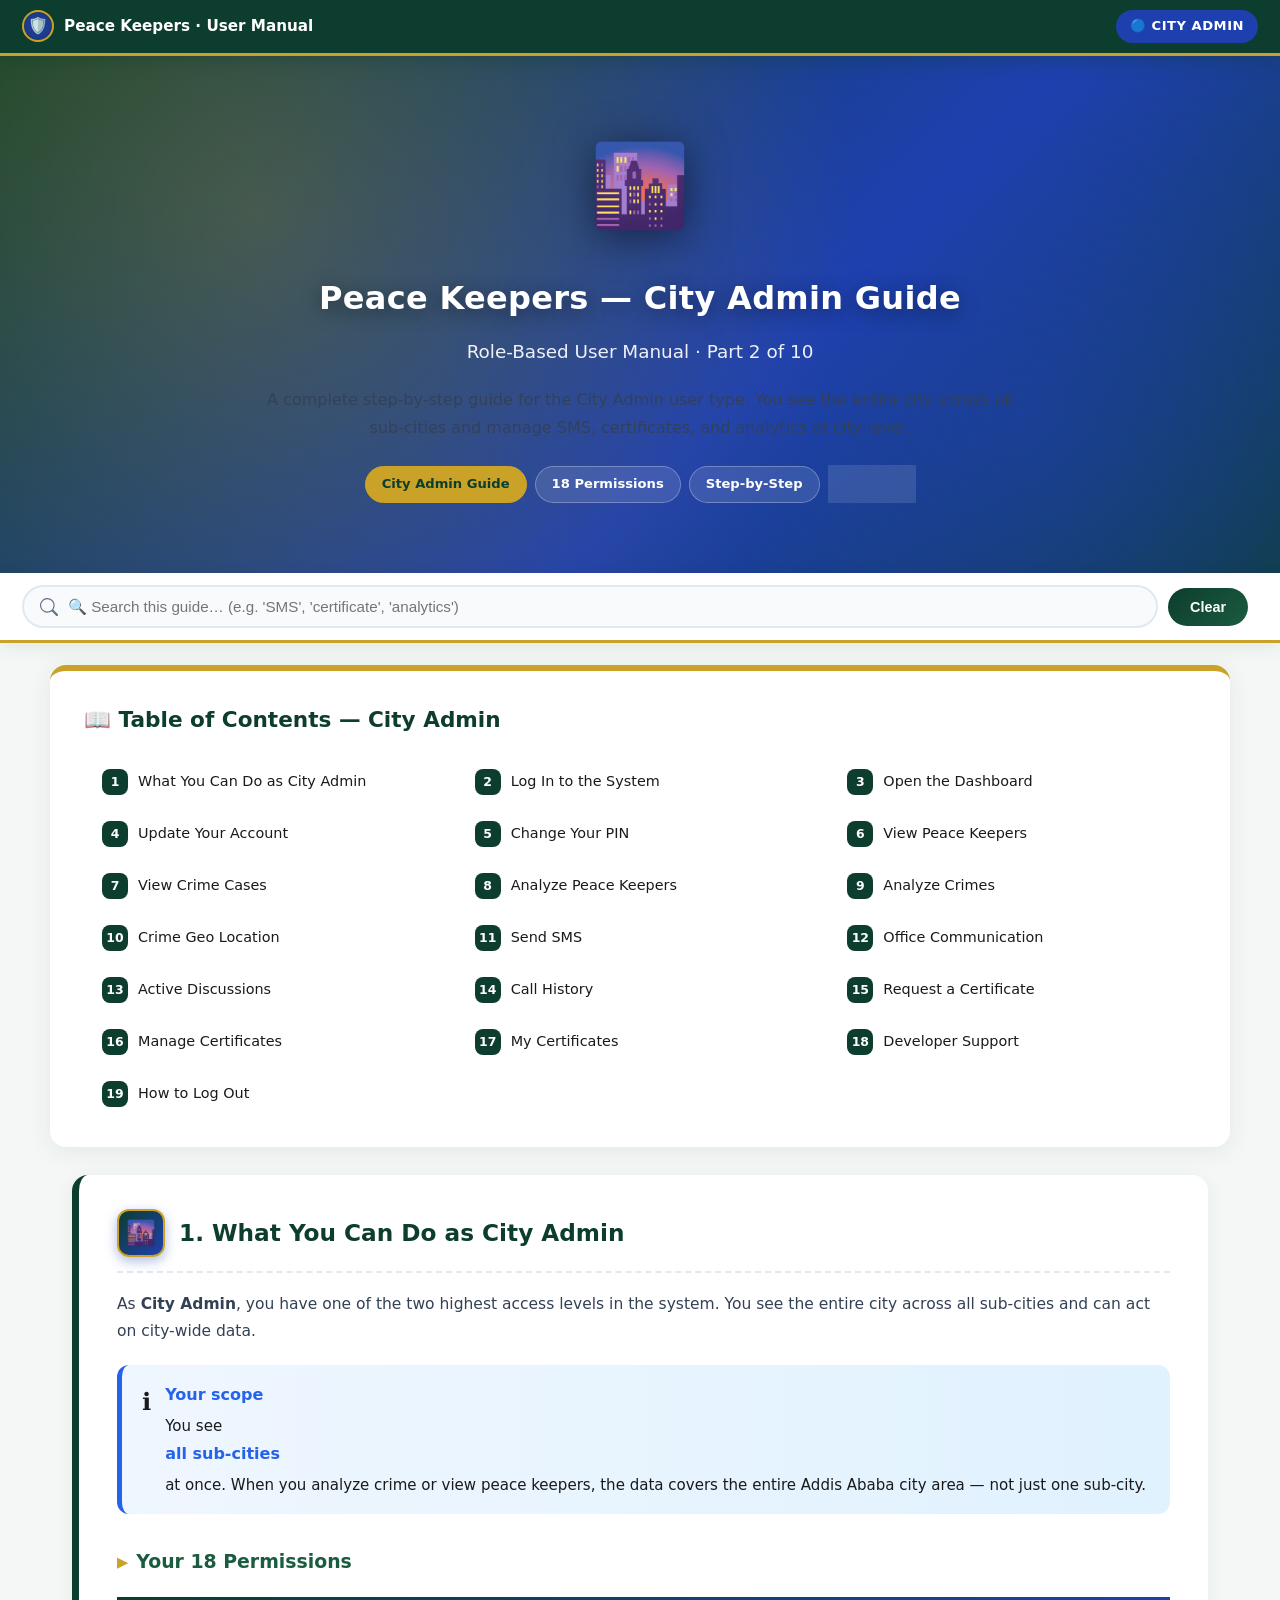
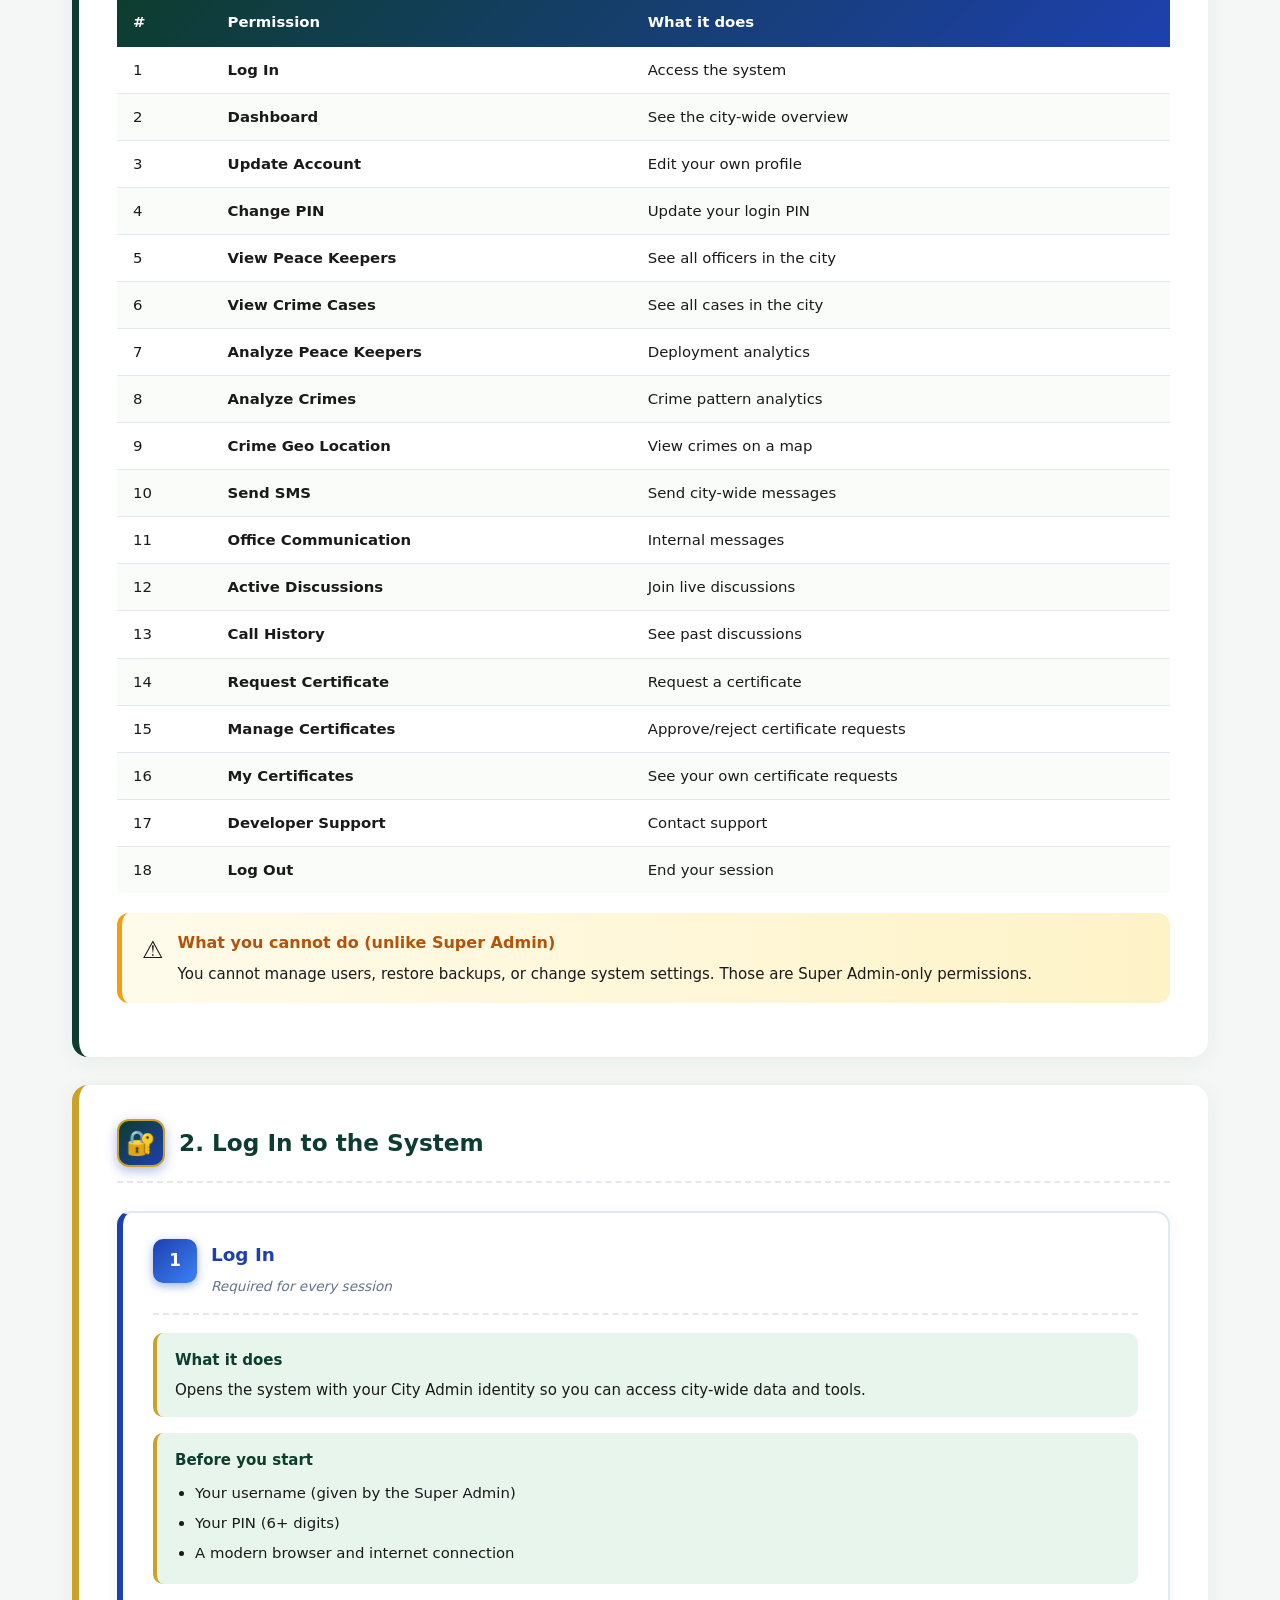
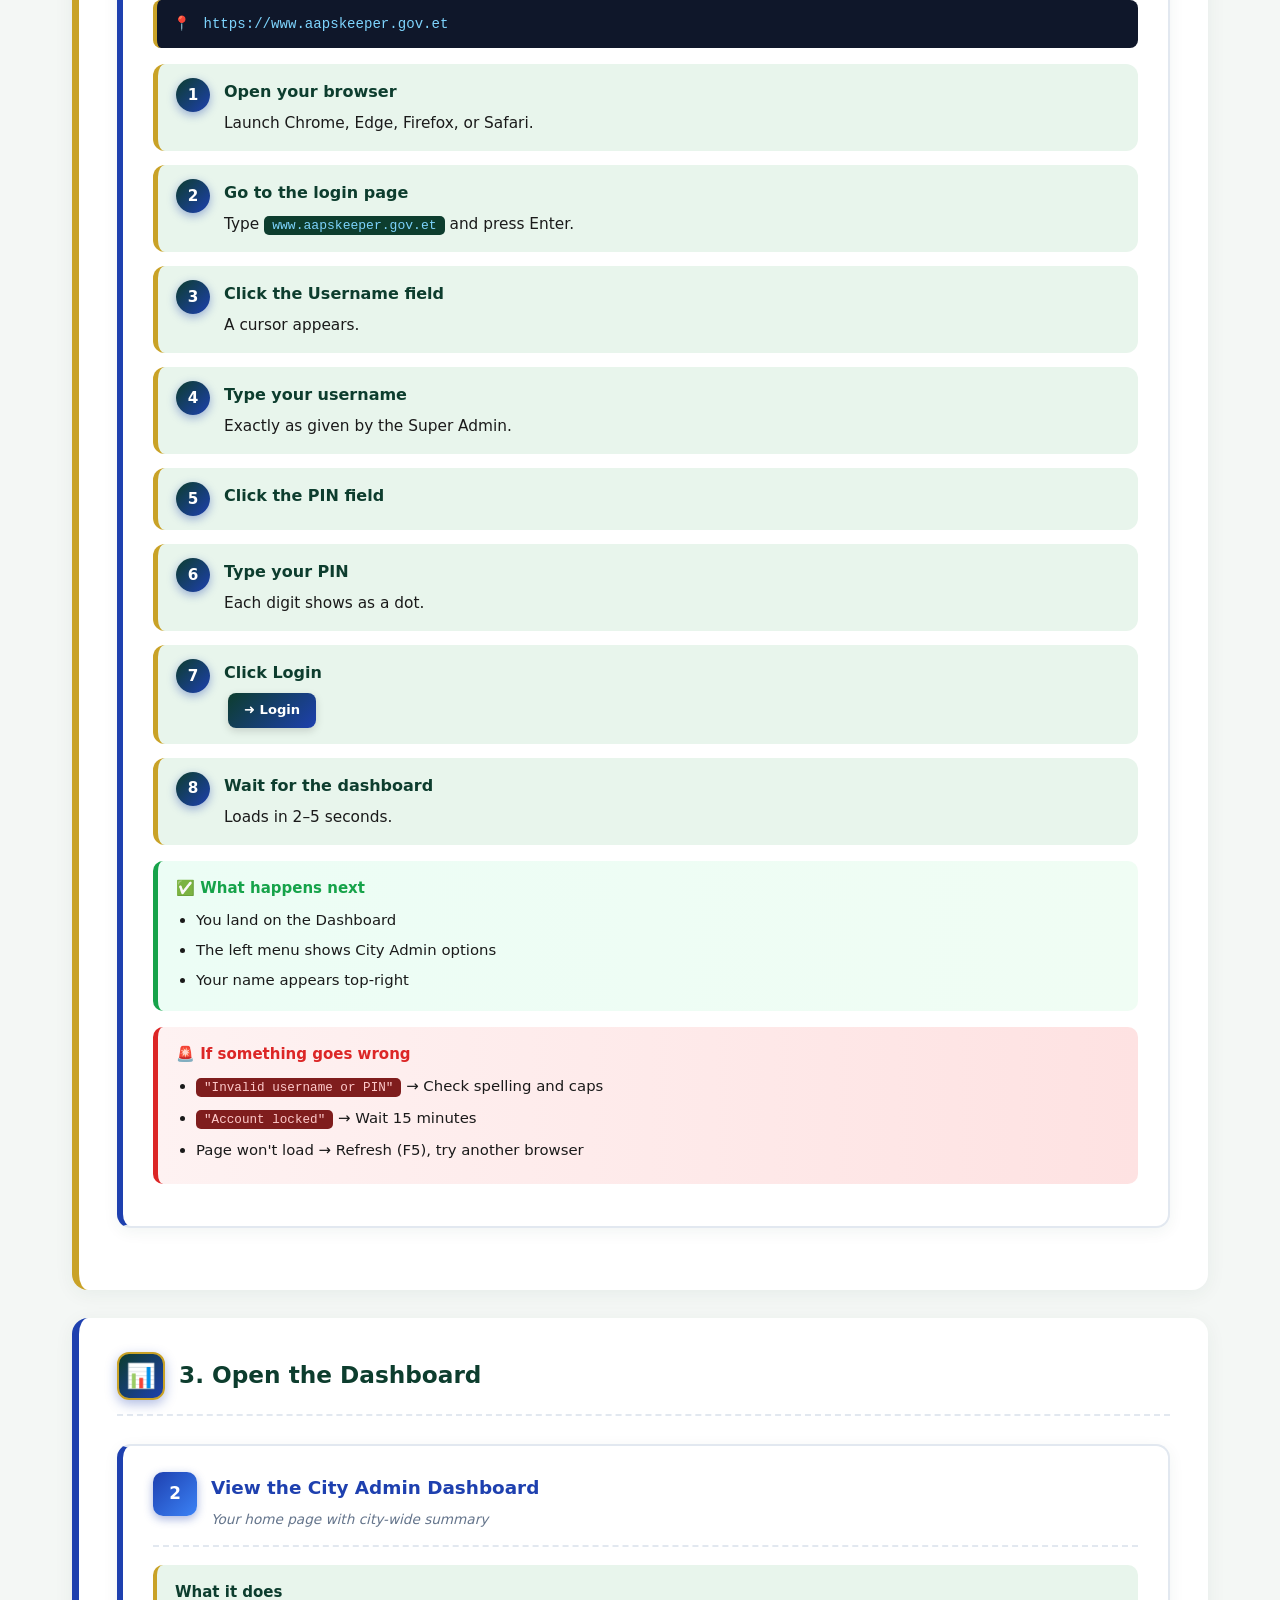
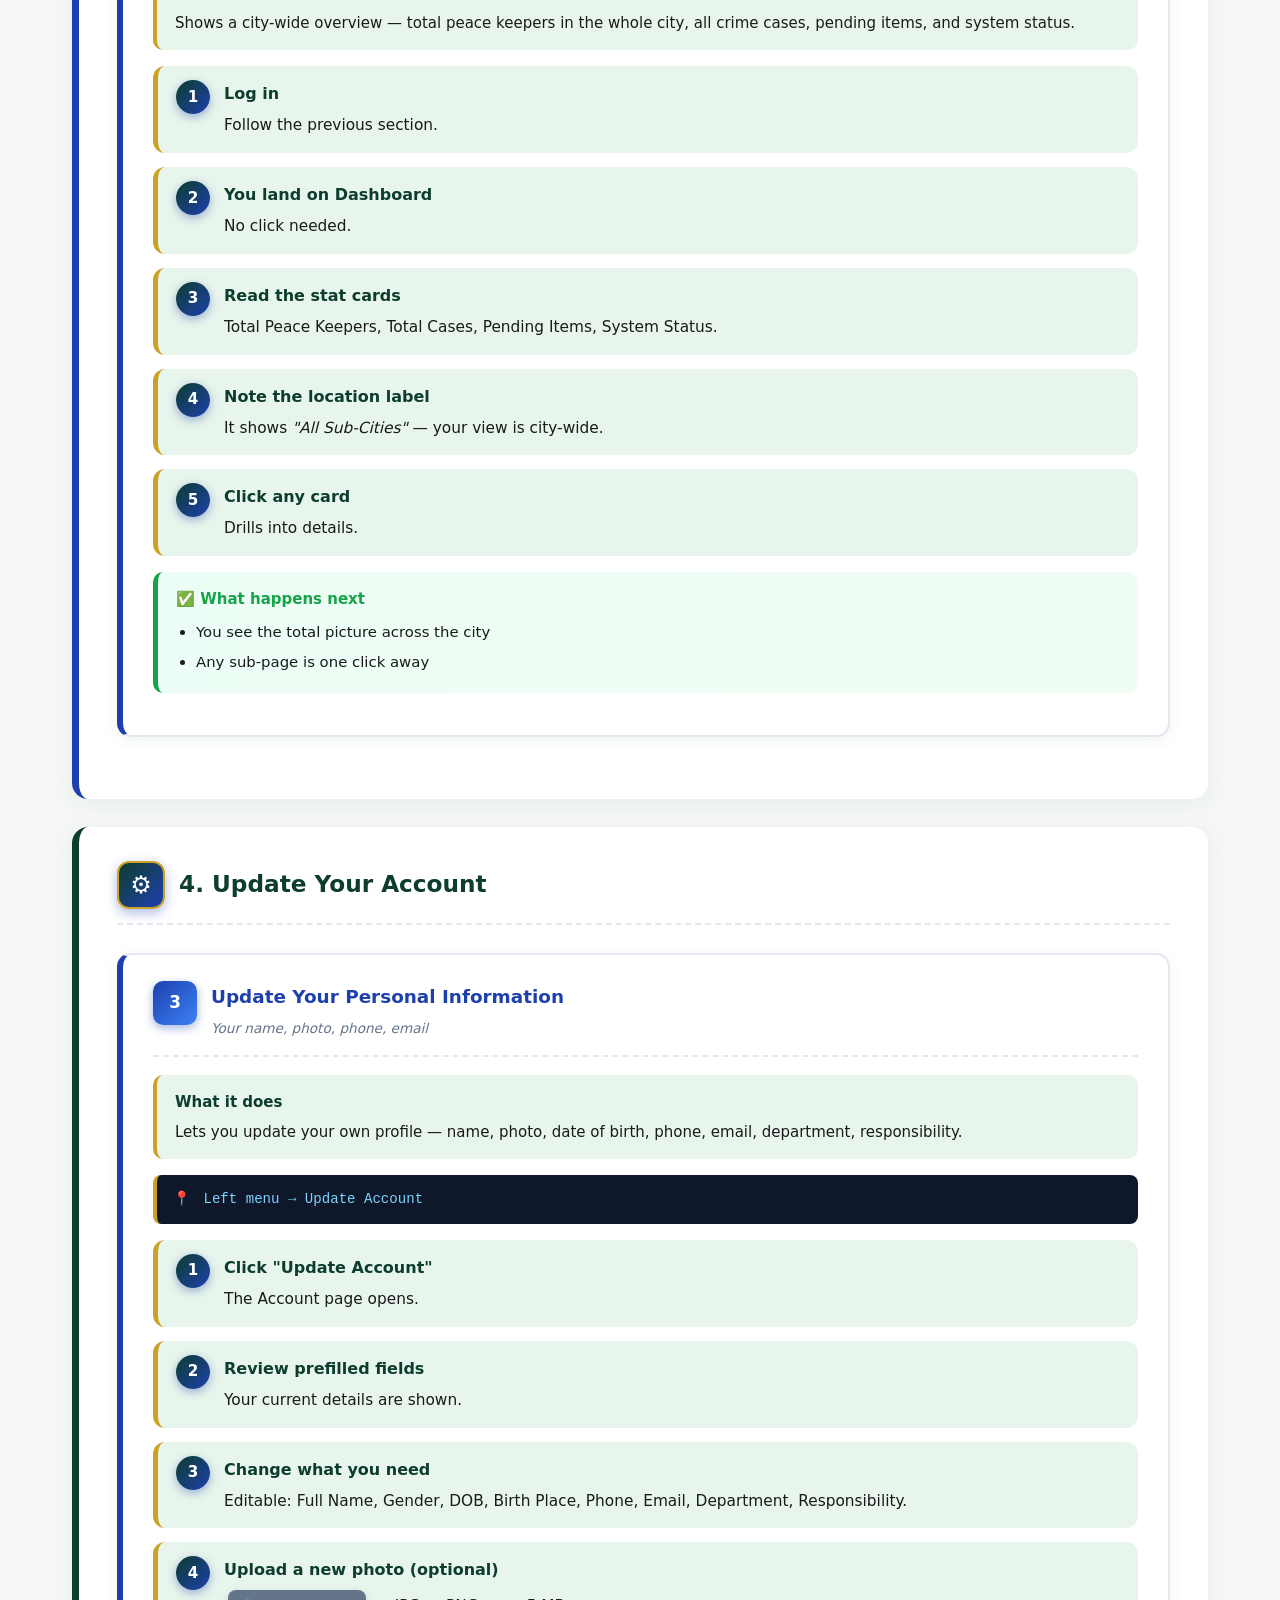
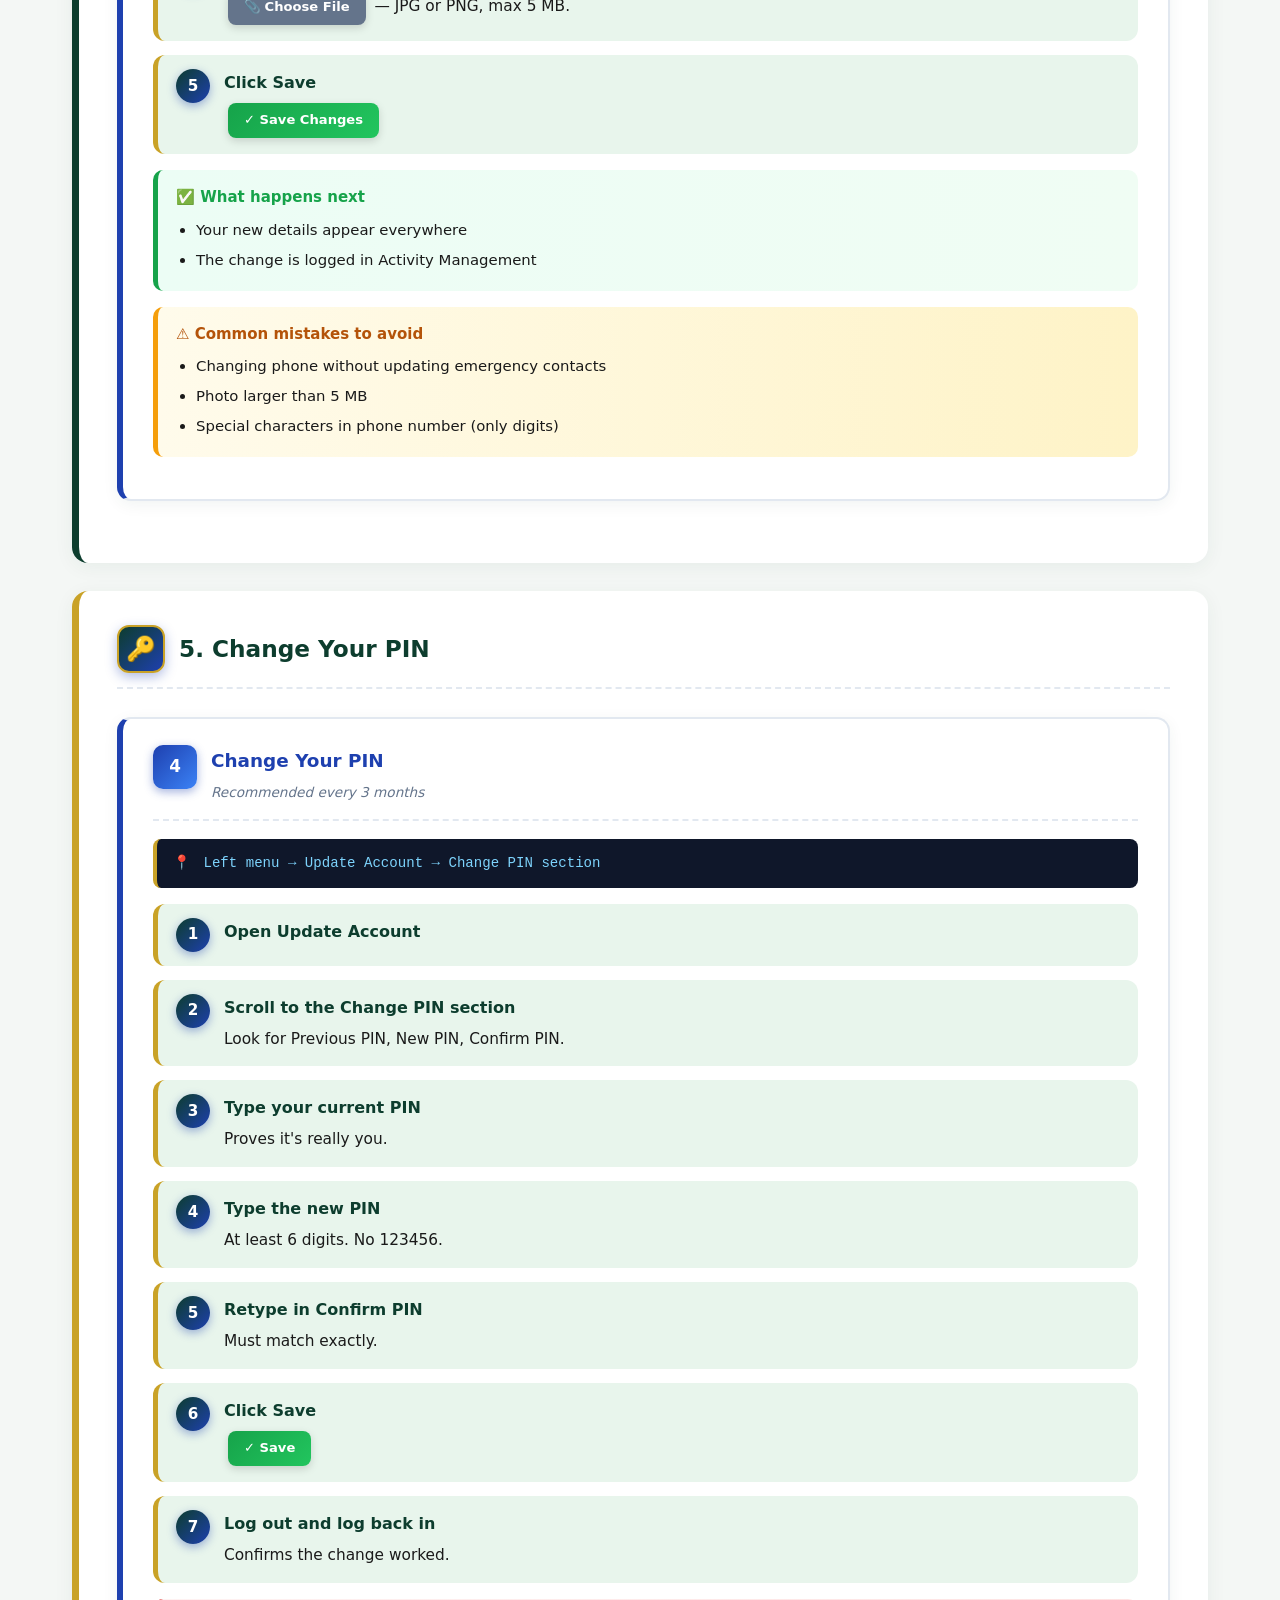
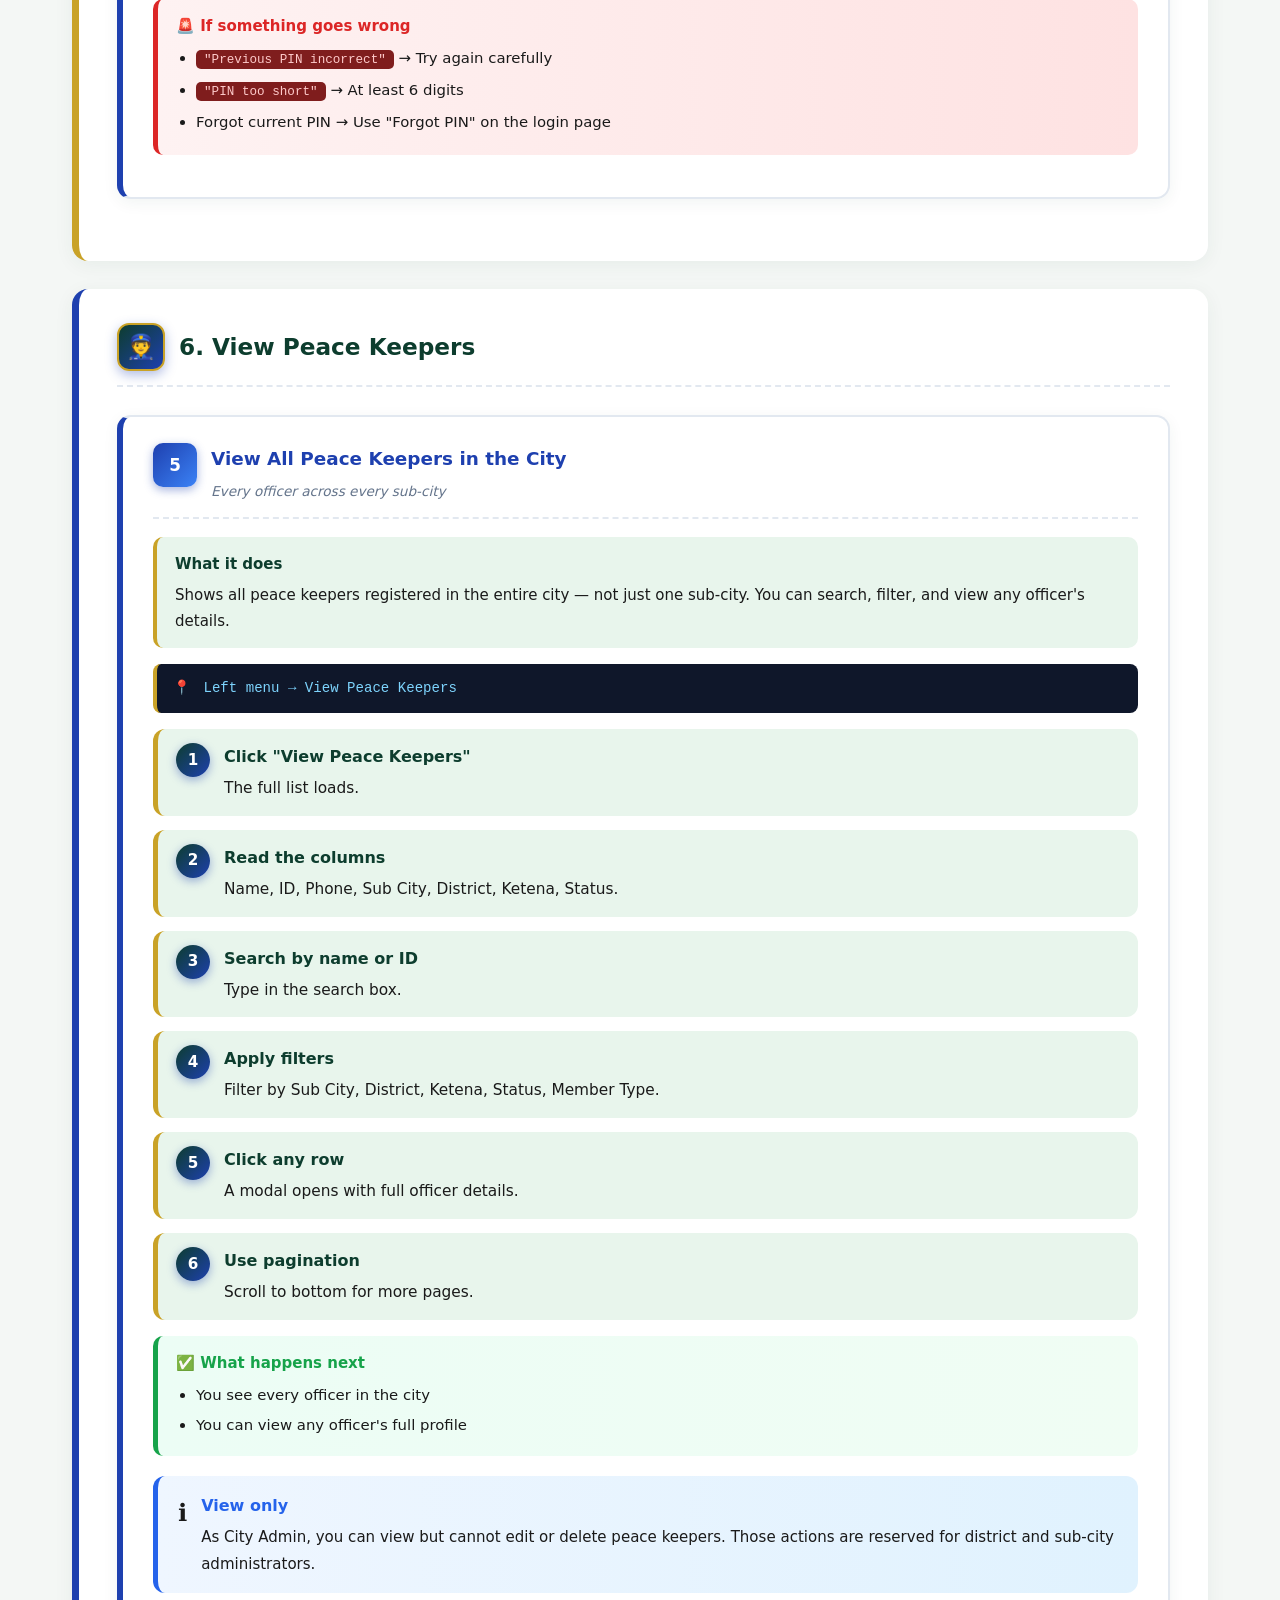
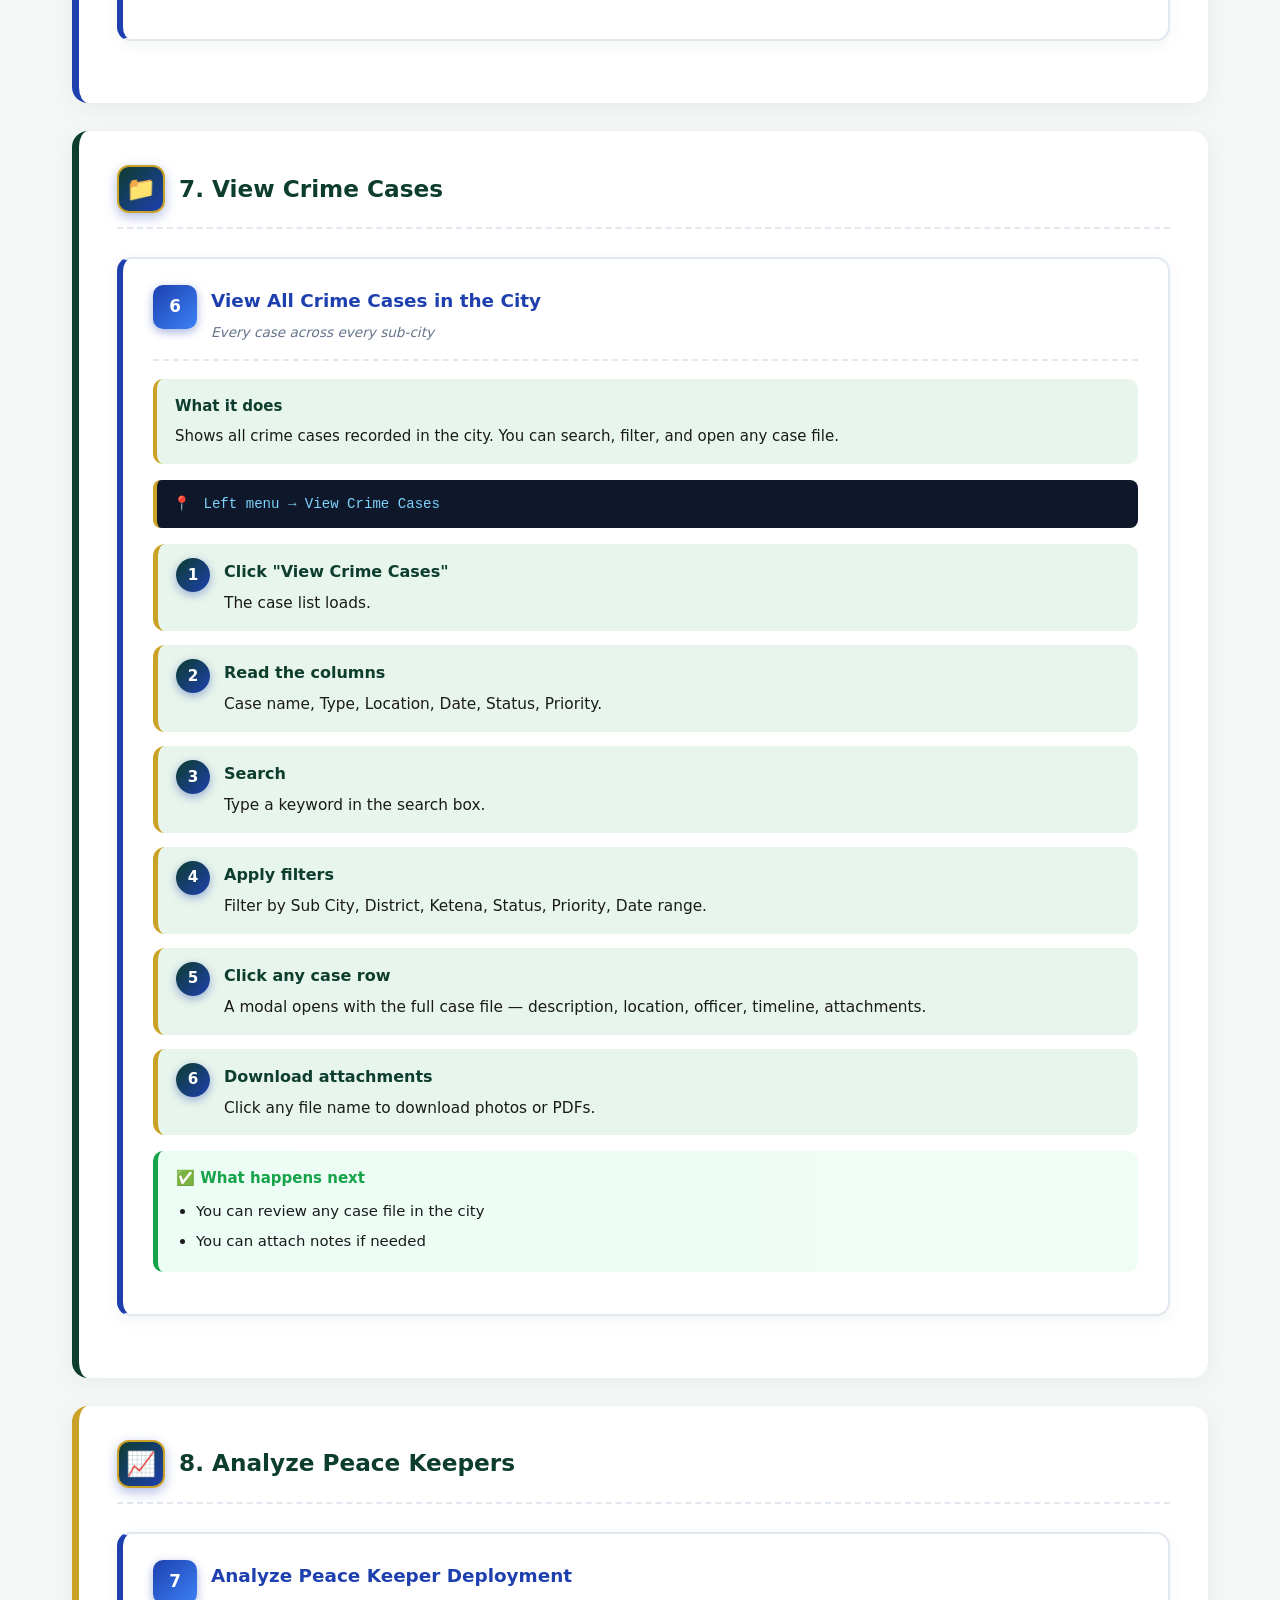
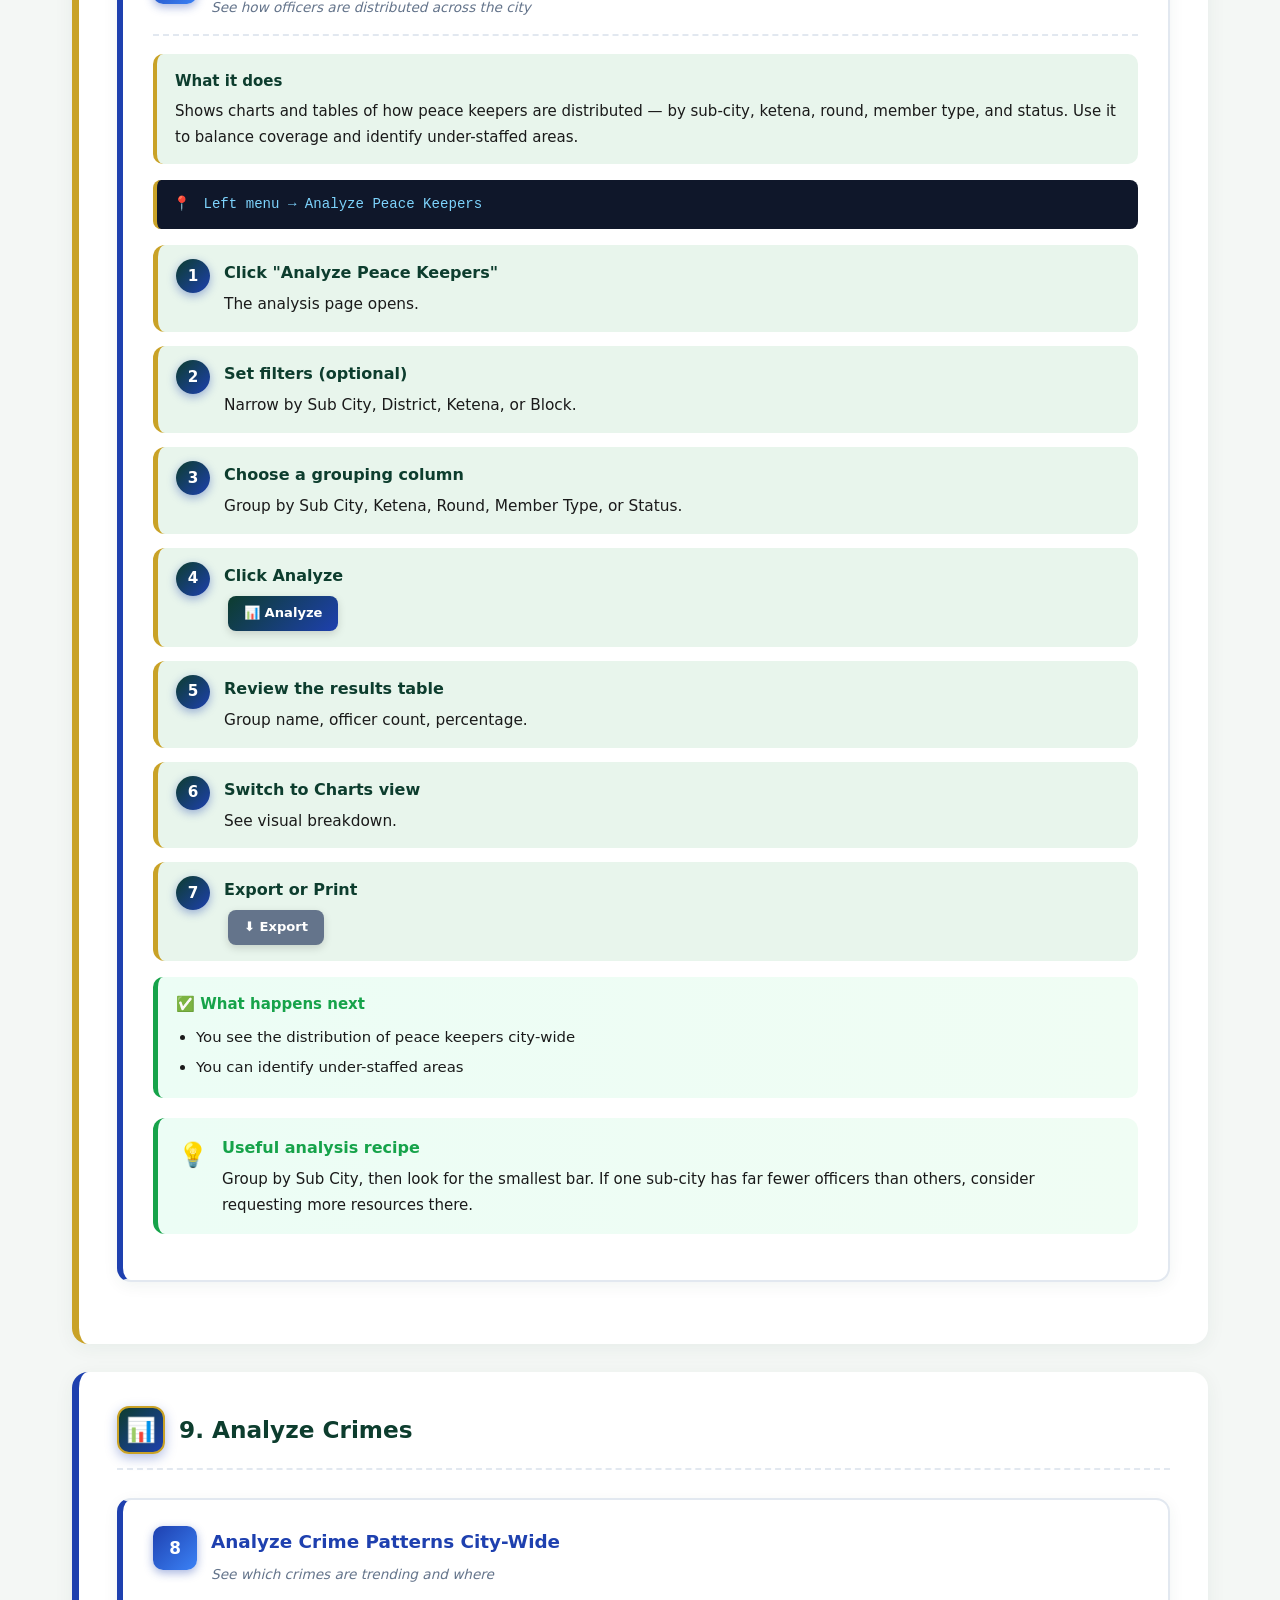
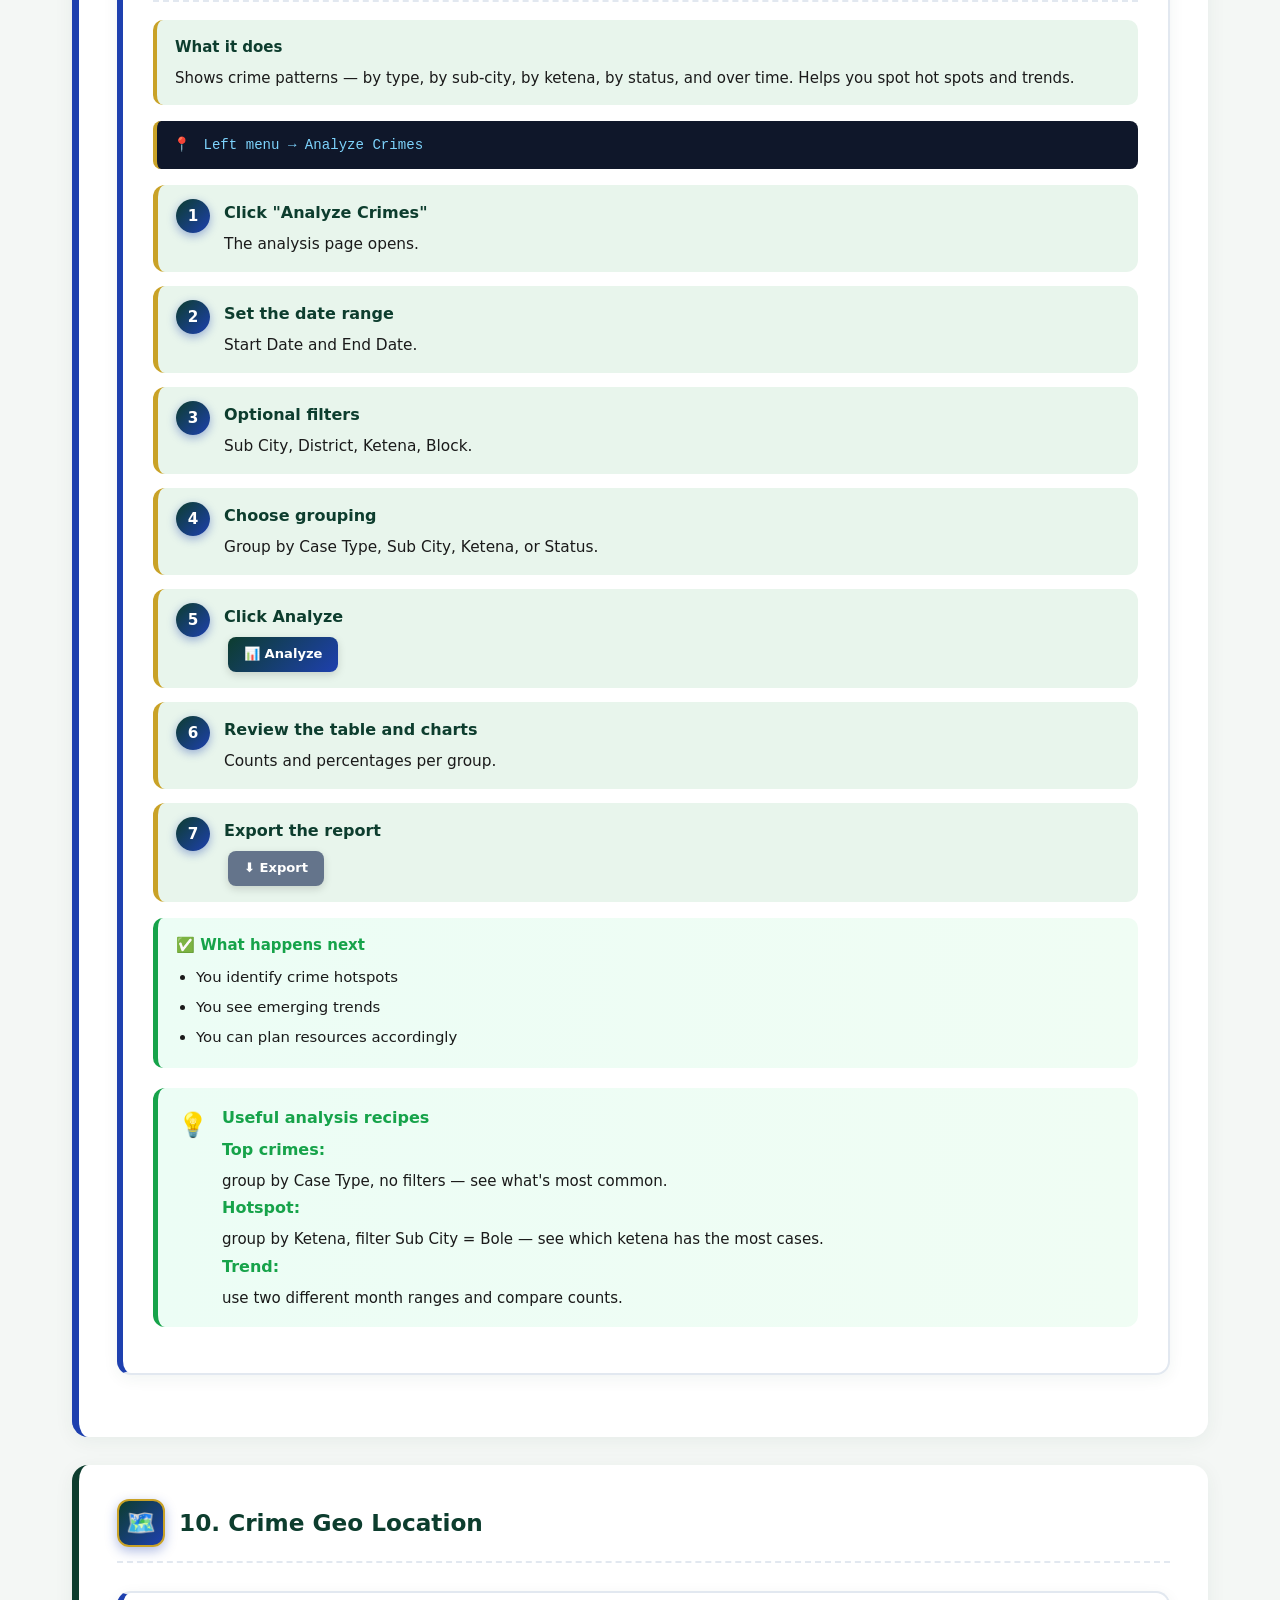
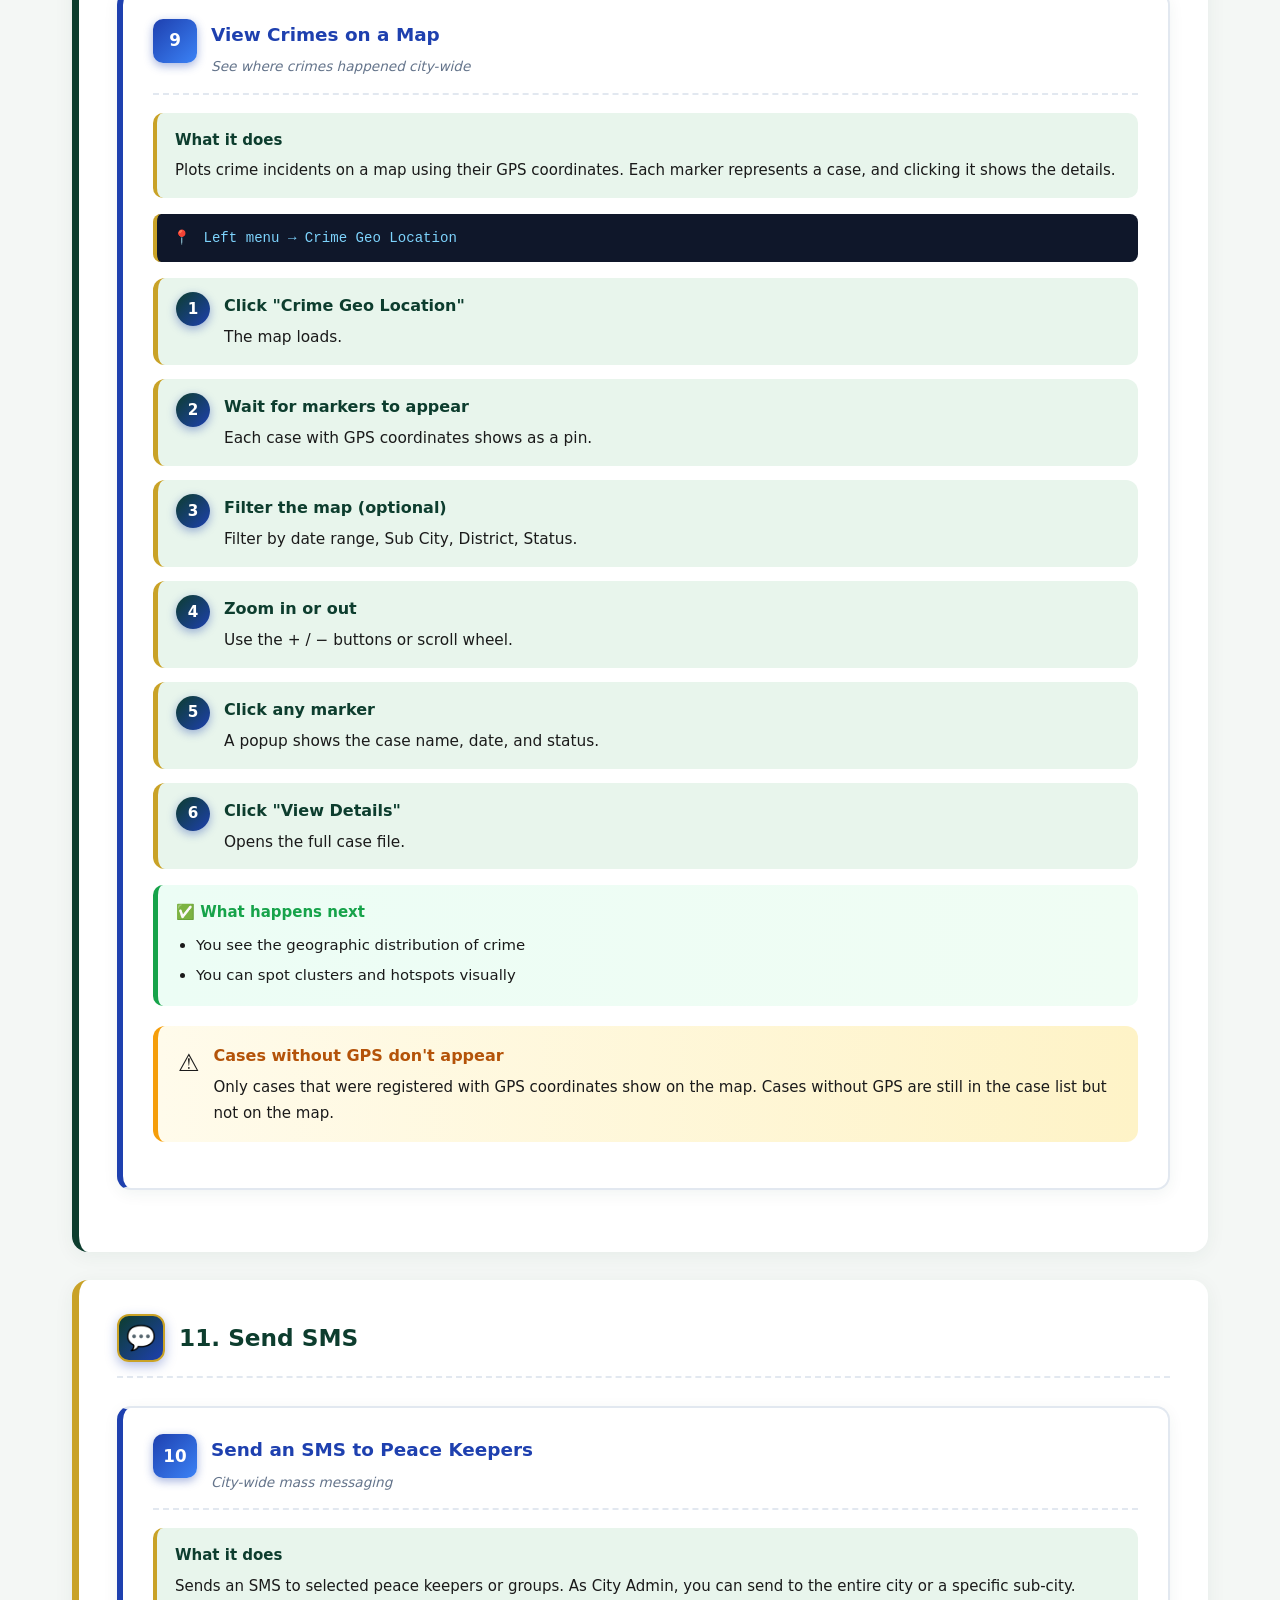
==== city-admin-guide.html @ d6dc5f74 "Create city-admin-guide.html" ====
<!DOCTYPE html>
<html lang="en">
<head>
<meta charset="UTF-8">
<meta name="viewport" content="width=device-width, initial-scale=1.0">
<title>Peace Keepers — City Admin Guide</title>
<style>
  :root{
    --brand-dark:#0d3d2e;
    --brand-green:#1a5c3f;
    --brand-light:#e8f5ec;
    --brand-gold:#c9a227;
    --brand-gold-2:#e0b83a;
    --card:#ffffff;
    --text:#1a1a1a;
    --muted:#64748b;
    --border:#e2e8f0;
    --bg:#f4f7f5;
    --error:#dc2626;
    --success:#16a34a;
    --info:#2563eb;
    --warn:#f59e0b;
    --purple:#7c3aed;
    --city:#1e40af;
  }
  *{box-sizing:border-box;margin:0;padding:0}
  html{scroll-behavior:smooth}
  body{
    font-family:'Segoe UI','Inter',system-ui,sans-serif;
    background:var(--bg); color:var(--text);
    line-height:1.75; font-size:15px;
  }

  /* ============ TOP BAR ============ */
  .top-bar{
    position:sticky; top:0; z-index:300;
    background:var(--brand-dark); color:#fff;
    padding:10px 22px; display:flex; justify-content:space-between;
    align-items:center; flex-wrap:wrap; gap:10px;
    box-shadow:0 4px 18px rgba(13,61,46,.35);
    border-bottom:3px solid var(--brand-gold);
  }
  .top-bar .brand{
    display:flex; align-items:center; gap:10px;
    font-weight:800; font-size:.95rem;
  }
  .top-bar .brand .seal{
    width:32px; height:32px; border-radius:50%;
    background:radial-gradient(circle,#1e40af 0%,#1e3a8a 60%,#0d3d2e 100%);
    display:flex; align-items:center; justify-content:center;
    font-size:1rem; border:2px solid var(--brand-gold);
  }
  .top-bar .role-badge{
    background:var(--city); color:#fff; padding:5px 14px;
    border-radius:20px; font-weight:700; font-size:.82rem;
    letter-spacing:.5px;
  }

  /* ============ HERO ============ */
  header.hero{
    background:
      radial-gradient(circle at 20% 30%, rgba(201,162,39,.28), transparent 55%),
      radial-gradient(circle at 80% 70%, rgba(30,64,175,.55), transparent 55%),
      linear-gradient(135deg,#0d3d2e 0%,#1e40af 60%,#0d3d2e 100%);
    color:#fff; padding:60px 24px 70px; text-align:center;
    position:relative; overflow:hidden;
  }
  header.hero .seal-big{
    font-size:5rem; margin-bottom:14px; display:block;
    filter:drop-shadow(0 6px 20px rgba(0,0,0,.5));
    animation:float 3.5s ease-in-out infinite;
  }
  @keyframes float{0%,100%{transform:translateY(0)}50%{transform:translateY(-12px)}}
  header.hero h1{
    font-size:2rem; margin-bottom:10px; letter-spacing:.3px;
    text-shadow:0 4px 20px rgba(0,0,0,.4); font-weight:800;
  }
  header.hero h2{
    font-size:1.15rem; font-weight:400; opacity:.92; margin-bottom:6px;
  }
  header.hero p.lead{
    max-width:780px; margin:18px auto 0; font-size:1rem;
    opacity:.92; line-height:1.75;
  }
  header.hero .badges{
    display:flex; gap:8px; justify-content:center;
    flex-wrap:wrap; margin-top:24px;
  }
  header.hero .badge{
    background:rgba(255,255,255,.12); border:1px solid rgba(255,255,255,.28);
    backdrop-filter:blur(8px); padding:6px 16px; border-radius:24px;
    font-weight:600; font-size:.82rem;
  }
  header.hero .badge.gold{
    background:var(--brand-gold); color:var(--brand-dark);
    border-color:var(--brand-gold); font-weight:800;
  }

  /* ============ SEARCH ============ */
  .search-bar{
    position:sticky; top:52px; z-index:200;
    background:rgba(255,255,255,.98); backdrop-filter:blur(10px);
    padding:12px 22px; box-shadow:0 4px 18px rgba(13,61,46,.08);
    display:flex; gap:10px; align-items:center; flex-wrap:wrap;
    border-bottom:3px solid var(--brand-gold);
  }
  .search-bar input{
    flex:1; min-width:240px;
    padding:11px 20px 11px 44px;
    border:2px solid var(--border); border-radius:30px;
    font-size:.95rem; outline:none; transition:.25s;
    background:#f8fafc url("data:image/svg+xml,%3Csvg xmlns='http://www.w3.org/2000/svg' width='18' height='18' fill='%2364748b' viewBox='0 0 16 16'%3E%3Cpath d='M11.742 10.344a6.5 6.5 0 1 0-1.397 1.398h-.001c.03.04.062.078.098.115l3.85 3.85a1 1 0 0 0 1.415-1.414l-3.85-3.85a1.007 1.007 0 0 0-.115-.099zM12 6.5a5.5 5.5 0 1 1-11 0 5.5 5.5 0 0 1 11 0z'/%3E%3C/svg%3E") no-repeat 16px center;
  }
  .search-bar input:focus{
    border-color:var(--brand-green); background-color:#fff;
    box-shadow:0 0 0 4px rgba(26,92,63,.12);
  }
  .search-bar button{
    background:linear-gradient(135deg,var(--brand-dark),var(--brand-green));
    color:#fff; border:none; padding:11px 22px; border-radius:30px;
    font-weight:700; cursor:pointer; transition:.25s; font-size:.9rem;
  }
  .search-bar button:hover{transform:translateY(-2px)}
  .search-stats{font-size:.82rem; color:var(--muted); font-weight:600}

  /* ============ TOC ============ */
  nav.toc{
    max-width:1180px; margin:22px auto; padding:30px 34px;
    background:#fff; border-radius:16px;
    box-shadow:0 4px 24px rgba(13,61,46,.08);
    border-top:6px solid var(--brand-gold);
  }
  nav.toc h2{
    color:var(--brand-dark); font-size:1.35rem;
    margin-bottom:20px; display:flex; align-items:center; gap:10px;
  }
  nav.toc ol{
    list-style:none; display:grid;
    grid-template-columns:repeat(auto-fit,minmax(280px,1fr));
    gap:6px; counter-reset:toc;
  }
  nav.toc ol li{counter-increment:toc}
  nav.toc a{
    color:var(--text); text-decoration:none;
    padding:10px 14px; display:flex; align-items:center;
    gap:10px; border-radius:10px;
    border-left:4px solid transparent;
    transition:.2s; font-weight:500; font-size:.9rem;
  }
  nav.toc a:hover{
    background:var(--brand-light); border-left-color:var(--brand-gold);
    color:var(--brand-dark); transform:translateX(4px);
  }
  nav.toc a::before{
    content:counter(toc);
    background:var(--brand-dark); color:#fff;
    width:26px; height:26px; border-radius:8px;
    display:flex; align-items:center; justify-content:center;
    font-weight:800; font-size:.78rem; flex-shrink:0;
  }

  /* ============ MAIN ============ */
  main{max-width:1180px; margin:auto; padding:0 22px 80px}
  section{
    background:#fff; margin:28px 0; padding:34px 38px;
    border-radius:16px; box-shadow:0 4px 20px rgba(13,61,46,.06);
    border-left:7px solid var(--brand-dark);
    scroll-margin-top:130px;
  }
  section:nth-of-type(3n+1){border-left-color:var(--brand-dark)}
  section:nth-of-type(3n+2){border-left-color:var(--brand-gold)}
  section:nth-of-type(3n+3){border-left-color:var(--city)}
  section h2{
    color:var(--brand-dark); font-size:1.45rem; margin-bottom:18px;
    display:flex; align-items:center; gap:14px; flex-wrap:wrap;
    padding-bottom:14px; border-bottom:2px dashed var(--border);
  }
  section h2 .icon{
    background:linear-gradient(135deg,var(--brand-dark),var(--city));
    color:#fff; width:48px; height:48px; border-radius:12px;
    display:flex; align-items:center; justify-content:center;
    font-size:1.5rem; flex-shrink:0;
    box-shadow:0 4px 12px rgba(30,64,175,.35);
    border:2px solid var(--brand-gold);
  }
  section h3{
    color:var(--brand-green); margin:28px 0 14px;
    font-size:1.18rem; display:flex; align-items:center; gap:8px;
  }
  section h3::before{content:"▸"; color:var(--brand-gold); font-size:1.4rem}
  p{margin-bottom:14px; color:#334155; font-size:.97rem}

  /* ============ PERMISSION CARD ============ */
  .permission{
    background:#fff; border:2px solid var(--border);
    border-radius:14px; padding:26px 30px; margin:28px 0;
    border-left:6px solid var(--city);
    box-shadow:0 4px 16px rgba(13,61,46,.06);
    transition:.25s;
  }
  .permission:hover{
    box-shadow:0 8px 28px rgba(13,61,46,.12);
    border-left-width:10px;
  }
  .permission .perm-header{
    display:flex; align-items:flex-start; gap:14px;
    padding-bottom:14px; border-bottom:2px dashed var(--border);
    margin-bottom:18px;
  }
  .permission .perm-num{
    background:linear-gradient(135deg,var(--city),#3b82f6);
    color:#fff; min-width:44px; height:44px; border-radius:10px;
    display:flex; align-items:center; justify-content:center;
    font-weight:800; font-size:1.05rem; flex-shrink:0;
    box-shadow:0 3px 10px rgba(30,64,175,.4);
  }
  .permission .perm-title{
    color:var(--city); font-size:1.15rem; font-weight:800;
    margin-bottom:4px;
  }
  .permission .perm-sub{
    color:var(--muted); font-size:.85rem; font-style:italic;
  }

  .info-block{
    background:var(--brand-light); border-radius:10px;
    padding:14px 18px; margin-bottom:16px;
    border-left:4px solid var(--brand-gold);
  }
  .info-block strong{color:var(--brand-dark); display:block; margin-bottom:4px}
  .info-block ul{margin-left:20px; margin-top:6px; font-size:.93rem}
  .info-block li{margin-bottom:4px}

  .menu-path{
    background:#0f172a; color:#7dd3fc; padding:12px 16px;
    border-radius:8px; font-family:'Consolas',monospace;
    font-size:.88rem; margin:12px 0;
    border-left:4px solid var(--brand-gold);
  }
  .menu-path::before{content:"📍 "; margin-right:4px}

  ol.steps{list-style:none; padding:0; margin:16px 0}
  ol.steps > li{
    display:flex; align-items:flex-start; gap:14px;
    margin-bottom:14px; padding:14px 18px;
    background:var(--brand-light); border-radius:12px;
    border-left:5px solid var(--brand-gold);
    transition:.2s;
  }
  ol.steps > li:hover{background:#dcefe2; transform:translateX(4px)}
  ol.steps > li .step-badge{
    background:linear-gradient(135deg,var(--brand-dark),var(--city));
    color:#fff; min-width:34px; height:34px; border-radius:50%;
    font-weight:800; display:flex; align-items:center; justify-content:center;
    flex-shrink:0; font-size:.95rem;
    box-shadow:0 3px 10px rgba(30,64,175,.4);
  }
  ol.steps > li .step-text{flex:1; font-size:.96rem}
  ol.steps > li .step-text strong{
    color:var(--brand-dark); display:block;
    margin-bottom:4px; font-size:1rem;
  }
  ol.steps > li .step-text code{
    background:#0d3d2e; color:#7dd3fc; padding:2px 8px;
    border-radius:5px; font-size:.85em;
  }

  .outcome{
    background:linear-gradient(90deg,#ecfdf5,#f0fdf4);
    border-radius:10px; padding:14px 18px; margin:16px 0;
    border-left:5px solid var(--success);
  }
  .outcome strong{color:var(--success); display:block; margin-bottom:6px}
  .outcome ul{margin-left:20px; font-size:.93rem}
  .outcome li{margin-bottom:4px}

  .mistakes{
    background:linear-gradient(90deg,#fffbeb,#fef3c7);
    border-radius:10px; padding:14px 18px; margin:16px 0;
    border-left:5px solid var(--warn);
  }
  .mistakes strong{color:#b45309; display:block; margin-bottom:6px}
  .mistakes ul{margin-left:20px; font-size:.93rem}
  .mistakes li{margin-bottom:4px}

  .troubleshoot{
    background:linear-gradient(90deg,#fef2f2,#fee2e2);
    border-radius:10px; padding:14px 18px; margin:16px 0;
    border-left:5px solid var(--error);
  }
  .troubleshoot strong{color:var(--error); display:block; margin-bottom:6px}
  .troubleshoot ul{margin-left:20px; font-size:.93rem}
  .troubleshoot li{margin-bottom:6px}
  .troubleshoot code{
    background:#7f1d1d; color:#fecaca; padding:2px 8px;
    border-radius:5px; font-size:.85em;
  }

  /* ============ CALLOUTS ============ */
  .callout{
    padding:16px 20px; border-radius:12px; margin:20px 0;
    border-left:5px solid; display:flex; gap:14px; align-items:flex-start;
    font-size:.94rem;
  }
  .callout .co-icon{font-size:1.5rem; flex-shrink:0}
  .callout strong{display:block; margin-bottom:4px; font-size:1rem}
  .callout.tip{background:linear-gradient(90deg,#ecfdf5,#f0fdf4); border-color:var(--success)}
  .callout.tip strong{color:var(--success)}
  .callout.warn{background:linear-gradient(90deg,#fffbeb,#fef3c7); border-color:var(--warn)}
  .callout.warn strong{color:#b45309}
  .callout.danger{background:linear-gradient(90deg,#fef2f2,#fee2e2); border-color:var(--error)}
  .callout.danger strong{color:var(--error)}
  .callout.info{background:linear-gradient(90deg,#eff6ff,#e0f2fe); border-color:var(--info)}
  .callout.info strong{color:var(--info)}

  /* ============ BUTTON MOCK ============ */
  .btn-mock{
    display:inline-block; padding:6px 16px; border-radius:8px;
    font-weight:700; font-size:.82rem; margin:2px 4px;
    color:#fff; box-shadow:0 3px 8px rgba(0,0,0,.15);
  }
  .btn-mock.primary{background:linear-gradient(135deg,var(--brand-dark),var(--city))}
  .btn-mock.success{background:linear-gradient(135deg,var(--success),#22c55e)}
  .btn-mock.warn{background:linear-gradient(135deg,var(--warn),var(--brand-gold-2)); color:#000}
  .btn-mock.danger{background:linear-gradient(135deg,var(--error),#ef4444)}
  .btn-mock.gold{background:linear-gradient(135deg,var(--brand-gold),var(--brand-gold-2)); color:var(--brand-dark)}
  .btn-mock.gray{background:#64748b}

  /* ============ SCREENSHOT ============ */
  .screenshot{
    background:linear-gradient(135deg,#f0fdf4,#ecfdf5);
    border:3px dashed var(--brand-gold);
    border-radius:14px; padding:36px 24px; text-align:center;
    margin:20px 0; color:var(--brand-dark);
  }
  .screenshot .s-icon{font-size:3rem; margin-bottom:10px; display:block}
  .screenshot strong{display:block; font-size:1.05rem; margin-bottom:6px; color:var(--brand-dark)}
  .screenshot small{color:var(--muted); font-size:.83rem}

  /* ============ SEARCH HIGHLIGHT ============ */
  .hl{background:#fde047; padding:1px 3px; border-radius:3px; font-weight:600}
  .hidden{display:none !important}
  #noResult{
    text-align:center; padding:60px 20px; color:var(--error);
    font-weight:700; font-size:1.15rem; display:none;
  }

  /* ============ TOP BUTTON ============ */
  #toTop{
    position:fixed; right:22px; bottom:22px; z-index:150;
    background:linear-gradient(135deg,var(--brand-dark),var(--city));
    color:#fff; border:2px solid var(--brand-gold);
    width:54px; height:54px; border-radius:50%;
    font-size:1.3rem; cursor:pointer; display:none;
    box-shadow:0 6px 20px rgba(30,64,175,.5);
    transition:.25s;
  }
  #toTop:hover{transform:translateY(-4px) scale(1.08)}

  /* ============ FOOTER ============ */
  footer{
    background:linear-gradient(135deg,#0d3d2e,#051e16);
    color:#cbd5e1; text-align:center; padding:46px 24px; margin-top:60px;
    border-top:4px solid var(--brand-gold);
  }
  footer .f-title{
    color:var(--brand-gold); font-weight:800;
    font-size:1.15rem; margin-bottom:10px;
  }
  footer p{font-size:.88rem; opacity:.85; margin:4px 0; color:#cbd5e1}

  @media (max-width:640px){
    header.hero h1{font-size:1.5rem}
    section{padding:22px 20px}
    .permission{padding:20px 22px}
    nav.toc ol{grid-template-columns:1fr}
    .search-bar{top:46px}
  }
</style>
</head>
<body>

<!-- ============ TOP BAR ============ -->
<div class="top-bar">
  <div class="brand">
    <span class="seal">🛡️</span>
    <span>Peace Keepers · User Manual</span>
  </div>
  <span class="role-badge">🔵 CITY ADMIN</span>
</div>

<!-- ============ HERO ============ -->
<header class="hero">
  <span class="seal-big">🌆</span>
  <h1>Peace Keepers — City Admin Guide</h1>
  <h2>Role-Based User Manual · Part 2 of 10</h2>
  <p class="lead">A complete step-by-step guide for the City Admin user type. You see the entire city across all sub-cities and manage SMS, certificates, and analytics at city level.</p>
  <div class="badges">
    <span class="badge gold">City Admin Guide</span>
    <span class="badge">18 Permissions</span>
    <span class="badge">Step-by-Step</span>
    <span class="badge">English</span>
  </div>
</header>

<!-- ============ SEARCH ============ -->
<div class="search-bar">
  <input type="text" id="searchInput" placeholder="🔍 Search this guide… (e.g. 'SMS', 'certificate', 'analytics')" oninput="searchManual()">
  <button onclick="clearSearch()">Clear</button>
  <span class="search-stats" id="stats"></span>
</div>

<!-- ============ TOC ============ -->
<nav class="toc">
  <h2>📖 Table of Contents — City Admin</h2>
  <ol>
    <li><a href="#about">What You Can Do as City Admin</a></li>
    <li><a href="#login">Log In to the System</a></li>
    <li><a href="#dashboard">Open the Dashboard</a></li>
    <li><a href="#update-account">Update Your Account</a></li>
    <li><a href="#change-pin">Change Your PIN</a></li>
    <li><a href="#view-pk">View Peace Keepers</a></li>
    <li><a href="#view-crimes">View Crime Cases</a></li>
    <li><a href="#analyze-peace">Analyze Peace Keepers</a></li>
    <li><a href="#analyze-crimes">Analyze Crimes</a></li>
    <li><a href="#crime-geo">Crime Geo Location</a></li>
    <li><a href="#send-sms">Send SMS</a></li>
    <li><a href="#office-com">Office Communication</a></li>
    <li><a href="#active-discussions">Active Discussions</a></li>
    <li><a href="#call-history">Call History</a></li>
    <li><a href="#request-cert">Request a Certificate</a></li>
    <li><a href="#manage-cert">Manage Certificates</a></li>
    <li><a href="#my-cert">My Certificates</a></li>
    <li><a href="#dev-support">Developer Support</a></li>
    <li><a href="#logout">How to Log Out</a></li>
  </ol>
</nav>

<main>

<!-- ============ ABOUT ============ -->
<section id="about">
  <h2><span class="icon">🌆</span>1. What You Can Do as City Admin</h2>

  <p>As <strong>City Admin</strong>, you have one of the two highest access levels in the system. You see the entire city across all sub-cities and can act on city-wide data.</p>

  <div class="callout info">
    <span class="co-icon">ℹ️</span>
    <div>
      <strong>Your scope</strong>
      You see <strong>all sub-cities</strong> at once. When you analyze crime or view peace keepers, the data covers the entire Addis Ababa city area — not just one sub-city.
    </div>
  </div>

  <h3>Your 18 Permissions</h3>

  <table style="width:100%; border-collapse:collapse; margin:16px 0; font-size:.93rem">
    <tr style="background:linear-gradient(135deg,var(--brand-dark),var(--city)); color:#fff">
      <th style="padding:12px 16px; text-align:left">#</th>
      <th style="padding:12px 16px; text-align:left">Permission</th>
      <th style="padding:12px 16px; text-align:left">What it does</th>
    </tr>
    <tr>
      <td style="padding:10px 16px; border-bottom:1px solid var(--border)">1</td>
      <td style="padding:10px 16px; border-bottom:1px solid var(--border)"><strong>Log In</strong></td>
      <td style="padding:10px 16px; border-bottom:1px solid var(--border)">Access the system</td>
    </tr>
    <tr style="background:#fafcf9">
      <td style="padding:10px 16px; border-bottom:1px solid var(--border)">2</td>
      <td style="padding:10px 16px; border-bottom:1px solid var(--border)"><strong>Dashboard</strong></td>
      <td style="padding:10px 16px; border-bottom:1px solid var(--border)">See the city-wide overview</td>
    </tr>
    <tr>
      <td style="padding:10px 16px; border-bottom:1px solid var(--border)">3</td>
      <td style="padding:10px 16px; border-bottom:1px solid var(--border)"><strong>Update Account</strong></td>
      <td style="padding:10px 16px; border-bottom:1px solid var(--border)">Edit your own profile</td>
    </tr>
    <tr style="background:#fafcf9">
      <td style="padding:10px 16px; border-bottom:1px solid var(--border)">4</td>
      <td style="padding:10px 16px; border-bottom:1px solid var(--border)"><strong>Change PIN</strong></td>
      <td style="padding:10px 16px; border-bottom:1px solid var(--border)">Update your login PIN</td>
    </tr>
    <tr>
      <td style="padding:10px 16px; border-bottom:1px solid var(--border)">5</td>
      <td style="padding:10px 16px; border-bottom:1px solid var(--border)"><strong>View Peace Keepers</strong></td>
      <td style="padding:10px 16px; border-bottom:1px solid var(--border)">See all officers in the city</td>
    </tr>
    <tr style="background:#fafcf9">
      <td style="padding:10px 16px; border-bottom:1px solid var(--border)">6</td>
      <td style="padding:10px 16px; border-bottom:1px solid var(--border)"><strong>View Crime Cases</strong></td>
      <td style="padding:10px 16px; border-bottom:1px solid var(--border)">See all cases in the city</td>
    </tr>
    <tr>
      <td style="padding:10px 16px; border-bottom:1px solid var(--border)">7</td>
      <td style="padding:10px 16px; border-bottom:1px solid var(--border)"><strong>Analyze Peace Keepers</strong></td>
      <td style="padding:10px 16px; border-bottom:1px solid var(--border)">Deployment analytics</td>
    </tr>
    <tr style="background:#fafcf9">
      <td style="padding:10px 16px; border-bottom:1px solid var(--border)">8</td>
      <td style="padding:10px 16px; border-bottom:1px solid var(--border)"><strong>Analyze Crimes</strong></td>
      <td style="padding:10px 16px; border-bottom:1px solid var(--border)">Crime pattern analytics</td>
    </tr>
    <tr>
      <td style="padding:10px 16px; border-bottom:1px solid var(--border)">9</td>
      <td style="padding:10px 16px; border-bottom:1px solid var(--border)"><strong>Crime Geo Location</strong></td>
      <td style="padding:10px 16px; border-bottom:1px solid var(--border)">View crimes on a map</td>
    </tr>
    <tr style="background:#fafcf9">
      <td style="padding:10px 16px; border-bottom:1px solid var(--border)">10</td>
      <td style="padding:10px 16px; border-bottom:1px solid var(--border)"><strong>Send SMS</strong></td>
      <td style="padding:10px 16px; border-bottom:1px solid var(--border)">Send city-wide messages</td>
    </tr>
    <tr>
      <td style="padding:10px 16px; border-bottom:1px solid var(--border)">11</td>
      <td style="padding:10px 16px; border-bottom:1px solid var(--border)"><strong>Office Communication</strong></td>
      <td style="padding:10px 16px; border-bottom:1px solid var(--border)">Internal messages</td>
    </tr>
    <tr style="background:#fafcf9">
      <td style="padding:10px 16px; border-bottom:1px solid var(--border)">12</td>
      <td style="padding:10px 16px; border-bottom:1px solid var(--border)"><strong>Active Discussions</strong></td>
      <td style="padding:10px 16px; border-bottom:1px solid var(--border)">Join live discussions</td>
    </tr>
    <tr>
      <td style="padding:10px 16px; border-bottom:1px solid var(--border)">13</td>
      <td style="padding:10px 16px; border-bottom:1px solid var(--border)"><strong>Call History</strong></td>
      <td style="padding:10px 16px; border-bottom:1px solid var(--border)">See past discussions</td>
    </tr>
    <tr style="background:#fafcf9">
      <td style="padding:10px 16px; border-bottom:1px solid var(--border)">14</td>
      <td style="padding:10px 16px; border-bottom:1px solid var(--border)"><strong>Request Certificate</strong></td>
      <td style="padding:10px 16px; border-bottom:1px solid var(--border)">Request a certificate</td>
    </tr>
    <tr>
      <td style="padding:10px 16px; border-bottom:1px solid var(--border)">15</td>
      <td style="padding:10px 16px; border-bottom:1px solid var(--border)"><strong>Manage Certificates</strong></td>
      <td style="padding:10px 16px; border-bottom:1px solid var(--border)">Approve/reject certificate requests</td>
    </tr>
    <tr style="background:#fafcf9">
      <td style="padding:10px 16px; border-bottom:1px solid var(--border)">16</td>
      <td style="padding:10px 16px; border-bottom:1px solid var(--border)"><strong>My Certificates</strong></td>
      <td style="padding:10px 16px; border-bottom:1px solid var(--border)">See your own certificate requests</td>
    </tr>
    <tr>
      <td style="padding:10px 16px; border-bottom:1px solid var(--border)">17</td>
      <td style="padding:10px 16px; border-bottom:1px solid var(--border)"><strong>Developer Support</strong></td>
      <td style="padding:10px 16px; border-bottom:1px solid var(--border)">Contact support</td>
    </tr>
    <tr style="background:#fafcf9">
      <td style="padding:10px 16px">18</td>
      <td style="padding:10px 16px"><strong>Log Out</strong></td>
      <td style="padding:10px 16px">End your session</td>
    </tr>
  </table>

  <div class="callout warn">
    <span class="co-icon">⚠️</span>
    <div>
      <strong>What you cannot do (unlike Super Admin)</strong>
      You cannot manage users, restore backups, or change system settings. Those are Super Admin-only permissions.
    </div>
  </div>
</section>

<!-- ============ 1. LOGIN ============ -->
<section id="login">
  <h2><span class="icon">🔐</span>2. Log In to the System</h2>

  <div class="permission">
    <div class="perm-header">
      <div class="perm-num">1</div>
      <div>
        <div class="perm-title">Log In</div>
        <div class="perm-sub">Required for every session</div>
      </div>
    </div>

    <div class="info-block">
      <strong>What it does</strong>
      Opens the system with your City Admin identity so you can access city-wide data and tools.
    </div>

    <div class="info-block">
      <strong>Before you start</strong>
      <ul>
        <li>Your username (given by the Super Admin)</li>
        <li>Your PIN (6+ digits)</li>
        <li>A modern browser and internet connection</li>
      </ul>
    </div>

    <div class="menu-path">https://www.aapskeeper.gov.et</div>

    <ol class="steps">
      <li><span class="step-badge">1</span><div class="step-text"><strong>Open your browser</strong>Launch Chrome, Edge, Firefox, or Safari.</div></li>
      <li><span class="step-badge">2</span><div class="step-text"><strong>Go to the login page</strong>Type <code>www.aapskeeper.gov.et</code> and press Enter.</div></li>
      <li><span class="step-badge">3</span><div class="step-text"><strong>Click the Username field</strong>A cursor appears.</div></li>
      <li><span class="step-badge">4</span><div class="step-text"><strong>Type your username</strong>Exactly as given by the Super Admin.</div></li>
      <li><span class="step-badge">5</span><div class="step-text"><strong>Click the PIN field</strong></div></li>
      <li><span class="step-badge">6</span><div class="step-text"><strong>Type your PIN</strong>Each digit shows as a dot.</div></li>
      <li><span class="step-badge">7</span><div class="step-text"><strong>Click Login</strong><span class="btn-mock primary">➜ Login</span></div></li>
      <li><span class="step-badge">8</span><div class="step-text"><strong>Wait for the dashboard</strong>Loads in 2–5 seconds.</div></li>
    </ol>

    <div class="outcome">
      <strong>✅ What happens next</strong>
      <ul>
        <li>You land on the Dashboard</li>
        <li>The left menu shows City Admin options</li>
        <li>Your name appears top-right</li>
      </ul>
    </div>

    <div class="troubleshoot">
      <strong>🚨 If something goes wrong</strong>
      <ul>
        <li><code>"Invalid username or PIN"</code> → Check spelling and caps</li>
        <li><code>"Account locked"</code> → Wait 15 minutes</li>
        <li>Page won't load → Refresh (F5), try another browser</li>
      </ul>
    </div>
  </div>
</section>

<!-- ============ 2. DASHBOARD ============ -->
<section id="dashboard">
  <h2><span class="icon">📊</span>3. Open the Dashboard</h2>

  <div class="permission">
    <div class="perm-header">
      <div class="perm-num">2</div>
      <div>
        <div class="perm-title">View the City Admin Dashboard</div>
        <div class="perm-sub">Your home page with city-wide summary</div>
      </div>
    </div>

    <div class="info-block">
      <strong>What it does</strong>
      Shows a city-wide overview — total peace keepers in the whole city, all crime cases, pending items, and system status.
    </div>

    <ol class="steps">
      <li><span class="step-badge">1</span><div class="step-text"><strong>Log in</strong>Follow the previous section.</div></li>
      <li><span class="step-badge">2</span><div class="step-text"><strong>You land on Dashboard</strong>No click needed.</div></li>
      <li><span class="step-badge">3</span><div class="step-text"><strong>Read the stat cards</strong>Total Peace Keepers, Total Cases, Pending Items, System Status.</div></li>
      <li><span class="step-badge">4</span><div class="step-text"><strong>Note the location label</strong>It shows <em>"All Sub-Cities"</em> — your view is city-wide.</div></li>
      <li><span class="step-badge">5</span><div class="step-text"><strong>Click any card</strong>Drills into details.</div></li>
    </ol>

    <div class="outcome">
      <strong>✅ What happens next</strong>
      <ul>
        <li>You see the total picture across the city</li>
        <li>Any sub-page is one click away</li>
      </ul>
    </div>
  </div>
</section>

<!-- ============ 3. UPDATE ACCOUNT ============ -->
<section id="update-account">
  <h2><span class="icon">⚙️</span>4. Update Your Account</h2>

  <div class="permission">
    <div class="perm-header">
      <div class="perm-num">3</div>
      <div>
        <div class="perm-title">Update Your Personal Information</div>
        <div class="perm-sub">Your name, photo, phone, email</div>
      </div>
    </div>

    <div class="info-block">
      <strong>What it does</strong>
      Lets you update your own profile — name, photo, date of birth, phone, email, department, responsibility.
    </div>

    <div class="menu-path">Left menu → Update Account</div>

    <ol class="steps">
      <li><span class="step-badge">1</span><div class="step-text"><strong>Click "Update Account"</strong>The Account page opens.</div></li>
      <li><span class="step-badge">2</span><div class="step-text"><strong>Review prefilled fields</strong>Your current details are shown.</div></li>
      <li><span class="step-badge">3</span><div class="step-text"><strong>Change what you need</strong>Editable: Full Name, Gender, DOB, Birth Place, Phone, Email, Department, Responsibility.</div></li>
      <li><span class="step-badge">4</span><div class="step-text"><strong>Upload a new photo (optional)</strong><span class="btn-mock gray">📎 Choose File</span> — JPG or PNG, max 5 MB.</div></li>
      <li><span class="step-badge">5</span><div class="step-text"><strong>Click Save</strong><span class="btn-mock success">✓ Save Changes</span></div></li>
    </ol>

    <div class="outcome">
      <strong>✅ What happens next</strong>
      <ul>
        <li>Your new details appear everywhere</li>
        <li>The change is logged in Activity Management</li>
      </ul>
    </div>

    <div class="mistakes">
      <strong>⚠️ Common mistakes to avoid</strong>
      <ul>
        <li>Changing phone without updating emergency contacts</li>
        <li>Photo larger than 5 MB</li>
        <li>Special characters in phone number (only digits)</li>
      </ul>
    </div>
  </div>
</section>

<!-- ============ 4. CHANGE PIN ============ -->
<section id="change-pin">
  <h2><span class="icon">🔑</span>5. Change Your PIN</h2>

  <div class="permission">
    <div class="perm-header">
      <div class="perm-num">4</div>
      <div>
        <div class="perm-title">Change Your PIN</div>
        <div class="perm-sub">Recommended every 3 months</div>
      </div>
    </div>

    <div class="menu-path">Left menu → Update Account → Change PIN section</div>

    <ol class="steps">
      <li><span class="step-badge">1</span><div class="step-text"><strong>Open Update Account</strong></div></li>
      <li><span class="step-badge">2</span><div class="step-text"><strong>Scroll to the Change PIN section</strong>Look for Previous PIN, New PIN, Confirm PIN.</div></li>
      <li><span class="step-badge">3</span><div class="step-text"><strong>Type your current PIN</strong>Proves it's really you.</div></li>
      <li><span class="step-badge">4</span><div class="step-text"><strong>Type the new PIN</strong>At least 6 digits. No 123456.</div></li>
      <li><span class="step-badge">5</span><div class="step-text"><strong>Retype in Confirm PIN</strong>Must match exactly.</div></li>
      <li><span class="step-badge">6</span><div class="step-text"><strong>Click Save</strong><span class="btn-mock success">✓ Save</span></div></li>
      <li><span class="step-badge">7</span><div class="step-text"><strong>Log out and log back in</strong>Confirms the change worked.</div></li>
    </ol>

    <div class="troubleshoot">
      <strong>🚨 If something goes wrong</strong>
      <ul>
        <li><code>"Previous PIN incorrect"</code> → Try again carefully</li>
        <li><code>"PIN too short"</code> → At least 6 digits</li>
        <li>Forgot current PIN → Use "Forgot PIN" on the login page</li>
      </ul>
    </div>
  </div>
</section>

<!-- ============ 5. VIEW PEACE KEEPERS ============ -->
<section id="view-pk">
  <h2><span class="icon">👮</span>6. View Peace Keepers</h2>

  <div class="permission">
    <div class="perm-header">
      <div class="perm-num">5</div>
      <div>
        <div class="perm-title">View All Peace Keepers in the City</div>
        <div class="perm-sub">Every officer across every sub-city</div>
      </div>
    </div>

    <div class="info-block">
      <strong>What it does</strong>
      Shows all peace keepers registered in the entire city — not just one sub-city. You can search, filter, and view any officer's details.
    </div>

    <div class="menu-path">Left menu → View Peace Keepers</div>

    <ol class="steps">
      <li><span class="step-badge">1</span><div class="step-text"><strong>Click "View Peace Keepers"</strong>The full list loads.</div></li>
      <li><span class="step-badge">2</span><div class="step-text"><strong>Read the columns</strong>Name, ID, Phone, Sub City, District, Ketena, Status.</div></li>
      <li><span class="step-badge">3</span><div class="step-text"><strong>Search by name or ID</strong>Type in the search box.</div></li>
      <li><span class="step-badge">4</span><div class="step-text"><strong>Apply filters</strong>Filter by Sub City, District, Ketena, Status, Member Type.</div></li>
      <li><span class="step-badge">5</span><div class="step-text"><strong>Click any row</strong>A modal opens with full officer details.</div></li>
      <li><span class="step-badge">6</span><div class="step-text"><strong>Use pagination</strong>Scroll to bottom for more pages.</div></li>
    </ol>

    <div class="outcome">
      <strong>✅ What happens next</strong>
      <ul>
        <li>You see every officer in the city</li>
        <li>You can view any officer's full profile</li>
      </ul>
    </div>

    <div class="callout info">
      <span class="co-icon">ℹ️</span>
      <div>
        <strong>View only</strong>
        As City Admin, you can view but cannot edit or delete peace keepers. Those actions are reserved for district and sub-city administrators.
      </div>
    </div>
  </div>
</section>

<!-- ============ 6. VIEW CRIMES ============ -->
<section id="view-crimes">
  <h2><span class="icon">📁</span>7. View Crime Cases</h2>

  <div class="permission">
    <div class="perm-header">
      <div class="perm-num">6</div>
      <div>
        <div class="perm-title">View All Crime Cases in the City</div>
        <div class="perm-sub">Every case across every sub-city</div>
      </div>
    </div>

    <div class="info-block">
      <strong>What it does</strong>
      Shows all crime cases recorded in the city. You can search, filter, and open any case file.
    </div>

    <div class="menu-path">Left menu → View Crime Cases</div>

    <ol class="steps">
      <li><span class="step-badge">1</span><div class="step-text"><strong>Click "View Crime Cases"</strong>The case list loads.</div></li>
      <li><span class="step-badge">2</span><div class="step-text"><strong>Read the columns</strong>Case name, Type, Location, Date, Status, Priority.</div></li>
      <li><span class="step-badge">3</span><div class="step-text"><strong>Search</strong>Type a keyword in the search box.</div></li>
      <li><span class="step-badge">4</span><div class="step-text"><strong>Apply filters</strong>Filter by Sub City, District, Ketena, Status, Priority, Date range.</div></li>
      <li><span class="step-badge">5</span><div class="step-text"><strong>Click any case row</strong>A modal opens with the full case file — description, location, officer, timeline, attachments.</div></li>
      <li><span class="step-badge">6</span><div class="step-text"><strong>Download attachments</strong>Click any file name to download photos or PDFs.</div></li>
    </ol>

    <div class="outcome">
      <strong>✅ What happens next</strong>
      <ul>
        <li>You can review any case file in the city</li>
        <li>You can attach notes if needed</li>
      </ul>
    </div>
  </div>
</section>

<!-- ============ 7. ANALYZE PEACE ============ -->
<section id="analyze-peace">
  <h2><span class="icon">📈</span>8. Analyze Peace Keepers</h2>

  <div class="permission">
    <div class="perm-header">
      <div class="perm-num">7</div>
      <div>
        <div class="perm-title">Analyze Peace Keeper Deployment</div>
        <div class="perm-sub">See how officers are distributed across the city</div>
      </div>
    </div>

    <div class="info-block">
      <strong>What it does</strong>
      Shows charts and tables of how peace keepers are distributed — by sub-city, ketena, round, member type, and status. Use it to balance coverage and identify under-staffed areas.
    </div>

    <div class="menu-path">Left menu → Analyze Peace Keepers</div>

    <ol class="steps">
      <li><span class="step-badge">1</span><div class="step-text"><strong>Click "Analyze Peace Keepers"</strong>The analysis page opens.</div></li>
      <li><span class="step-badge">2</span><div class="step-text"><strong>Set filters (optional)</strong>Narrow by Sub City, District, Ketena, or Block.</div></li>
      <li><span class="step-badge">3</span><div class="step-text"><strong>Choose a grouping column</strong>Group by Sub City, Ketena, Round, Member Type, or Status.</div></li>
      <li><span class="step-badge">4</span><div class="step-text"><strong>Click Analyze</strong><span class="btn-mock primary">📊 Analyze</span></div></li>
      <li><span class="step-badge">5</span><div class="step-text"><strong>Review the results table</strong>Group name, officer count, percentage.</div></li>
      <li><span class="step-badge">6</span><div class="step-text"><strong>Switch to Charts view</strong>See visual breakdown.</div></li>
      <li><span class="step-badge">7</span><div class="step-text"><strong>Export or Print</strong><span class="btn-mock gray">⬇️ Export</span></div></li>
    </ol>

    <div class="outcome">
      <strong>✅ What happens next</strong>
      <ul>
        <li>You see the distribution of peace keepers city-wide</li>
        <li>You can identify under-staffed areas</li>
      </ul>
    </div>

    <div class="callout tip">
      <span class="co-icon">💡</span>
      <div>
        <strong>Useful analysis recipe</strong>
        Group by Sub City, then look for the smallest bar. If one sub-city has far fewer officers than others, consider requesting more resources there.
      </div>
    </div>
  </div>
</section>

<!-- ============ 8. ANALYZE CRIMES ============ -->
<section id="analyze-crimes">
  <h2><span class="icon">📊</span>9. Analyze Crimes</h2>

  <div class="permission">
    <div class="perm-header">
      <div class="perm-num">8</div>
      <div>
        <div class="perm-title">Analyze Crime Patterns City-Wide</div>
        <div class="perm-sub">See which crimes are trending and where</div>
      </div>
    </div>

    <div class="info-block">
      <strong>What it does</strong>
      Shows crime patterns — by type, by sub-city, by ketena, by status, and over time. Helps you spot hot spots and trends.
    </div>

    <div class="menu-path">Left menu → Analyze Crimes</div>

    <ol class="steps">
      <li><span class="step-badge">1</span><div class="step-text"><strong>Click "Analyze Crimes"</strong>The analysis page opens.</div></li>
      <li><span class="step-badge">2</span><div class="step-text"><strong>Set the date range</strong>Start Date and End Date.</div></li>
      <li><span class="step-badge">3</span><div class="step-text"><strong>Optional filters</strong>Sub City, District, Ketena, Block.</div></li>
      <li><span class="step-badge">4</span><div class="step-text"><strong>Choose grouping</strong>Group by Case Type, Sub City, Ketena, or Status.</div></li>
      <li><span class="step-badge">5</span><div class="step-text"><strong>Click Analyze</strong><span class="btn-mock primary">📊 Analyze</span></div></li>
      <li><span class="step-badge">6</span><div class="step-text"><strong>Review the table and charts</strong>Counts and percentages per group.</div></li>
      <li><span class="step-badge">7</span><div class="step-text"><strong>Export the report</strong><span class="btn-mock gray">⬇️ Export</span></div></li>
    </ol>

    <div class="outcome">
      <strong>✅ What happens next</strong>
      <ul>
        <li>You identify crime hotspots</li>
        <li>You see emerging trends</li>
        <li>You can plan resources accordingly</li>
      </ul>
    </div>

    <div class="callout tip">
      <span class="co-icon">💡</span>
      <div>
        <strong>Useful analysis recipes</strong>
        <strong>Top crimes:</strong> group by Case Type, no filters — see what's most common.<br>
        <strong>Hotspot:</strong> group by Ketena, filter Sub City = Bole — see which ketena has the most cases.<br>
        <strong>Trend:</strong> use two different month ranges and compare counts.
      </div>
    </div>
  </div>
</section>

<!-- ============ 9. CRIME GEO ============ -->
<section id="crime-geo">
  <h2><span class="icon">🗺️</span>10. Crime Geo Location</h2>

  <div class="permission">
    <div class="perm-header">
      <div class="perm-num">9</div>
      <div>
        <div class="perm-title">View Crimes on a Map</div>
        <div class="perm-sub">See where crimes happened city-wide</div>
      </div>
    </div>

    <div class="info-block">
      <strong>What it does</strong>
      Plots crime incidents on a map using their GPS coordinates. Each marker represents a case, and clicking it shows the details.
    </div>

    <div class="menu-path">Left menu → Crime Geo Location</div>

    <ol class="steps">
      <li><span class="step-badge">1</span><div class="step-text"><strong>Click "Crime Geo Location"</strong>The map loads.</div></li>
      <li><span class="step-badge">2</span><div class="step-text"><strong>Wait for markers to appear</strong>Each case with GPS coordinates shows as a pin.</div></li>
      <li><span class="step-badge">3</span><div class="step-text"><strong>Filter the map (optional)</strong>Filter by date range, Sub City, District, Status.</div></li>
      <li><span class="step-badge">4</span><div class="step-text"><strong>Zoom in or out</strong>Use the + / − buttons or scroll wheel.</div></li>
      <li><span class="step-badge">5</span><div class="step-text"><strong>Click any marker</strong>A popup shows the case name, date, and status.</div></li>
      <li><span class="step-badge">6</span><div class="step-text"><strong>Click "View Details"</strong>Opens the full case file.</div></li>
    </ol>

    <div class="outcome">
      <strong>✅ What happens next</strong>
      <ul>
        <li>You see the geographic distribution of crime</li>
        <li>You can spot clusters and hotspots visually</li>
      </ul>
    </div>

    <div class="callout warn">
      <span class="co-icon">⚠️</span>
      <div>
        <strong>Cases without GPS don't appear</strong>
        Only cases that were registered with GPS coordinates show on the map. Cases without GPS are still in the case list but not on the map.
      </div>
    </div>
  </div>
</section>

<!-- ============ 10. SEND SMS ============ -->
<section id="send-sms">
  <h2><span class="icon">💬</span>11. Send SMS</h2>

  <div class="permission">
    <div class="perm-header">
      <div class="perm-num">10</div>
      <div>
        <div class="perm-title">Send an SMS to Peace Keepers</div>
        <div class="perm-sub">City-wide mass messaging</div>
      </div>
    </div>

    <div class="info-block">
      <strong>What it does</strong>
      Sends an SMS to selected peace keepers or groups. As City Admin, you can send to the entire city or a specific sub-city.
    </div>

    <div class="info-block">
      <strong>Before you start</strong>
      <ul>
        <li>The message text (max 160 characters per SMS)</li>
        <li>Recipients — all officers, one sub-city, or individuals</li>
        <li>A short subject line</li>
      </ul>
    </div>

    <div class="menu-path">Left menu → Send SMS</div>

    <ol class="steps">
      <li><span class="step-badge">1</span><div class="step-text"><strong>Click "Send SMS"</strong>The SMS composer opens.</div></li>
      <li><span class="step-badge">2</span><div class="step-text"><strong>Choose recipients</strong>All Peace Keepers / Filter by Sub City / Individual search.</div></li>
      <li><span class="step-badge">3</span><div class="step-text"><strong>Tick the checkboxes</strong>Or click "Select All".</div></li>
      <li><span class="step-badge">4</span><div class="step-text"><strong>Type a subject</strong>Short title, e.g. "Monday meeting".</div></li>
      <li><span class="step-badge">5</span><div class="step-text"><strong>Type the message</strong>Under 160 characters.</div></li>
      <li><span class="step-badge">6</span><div class="step-text"><strong>Choose SMS type</strong>Alert / Schedule / Announcement / Emergency.</div></li>
      <li><span class="step-badge">7</span><div class="step-text"><strong>Choose sender type</strong>Default or Name-Based.</div></li>
      <li><span class="step-badge">8</span><div class="step-text"><strong>Set end date (if scheduled)</strong>Format dd/mm/yyyy.</div></li>
      <li><span class="step-badge">9</span><div class="step-text"><strong>Attach a file (optional)</strong><span class="btn-mock gray">📎 Attach</span></div></li>
      <li><span class="step-badge">10</span><div class="step-text"><strong>Click "Send to Approval"</strong><span class="btn-mock primary">📤 Send to Approval</span></div></li>
      <li><span class="step-badge">11</span><div class="step-text"><strong>Confirm it's in the approval queue</strong>You'll see it listed with a "Pending" status.</div></li>
    </ol>

    <div class="outcome">
      <strong>✅ What happens next</strong>
      <ul>
        <li>The message appears in the approval queue</li>
        <li>A supervisor approves it</li>
        <li>Once approved, it sends automatically</li>
      </ul>
    </div>

    <div class="mistakes">
      <strong>⚠️ Common mistakes to avoid</strong>
      <ul>
        <li>Sending to "All" when you meant one sub-city</li>
        <li>Message over 160 characters (becomes multiple SMS)</li>
        <li>No subject — hard to find later</li>
      </ul>
    </div>

    <div class="callout tip">
      <span class="co-icon">💡</span>
      <div>
        <strong>Can't send directly?</strong>
        As City Admin, you can approve SMS as well — but the standard flow is to send to approval first so a supervisor can double-check before it goes out.
      </div>
    </div>
  </div>
</section>

<!-- ============ 11. OFFICE COMM ============ -->
<section id="office-com">
  <h2><span class="icon">✉️</span>12. Office Communication</h2>

  <div class="permission">
    <div class="perm-header">
      <div class="perm-num">11</div>
      <div>
        <div class="perm-title">Send Internal Messages</div>
        <div class="perm-sub">One-to-one messaging inside the system</div>
      </div>
    </div>

    <div class="info-block">
      <strong>What it does</strong>
      Lets you send messages to other system users. Unlike SMS (which goes to phones), internal messages stay inside the Peace Keepers system.
    </div>

    <div class="menu-path">Left menu → Office Communication</div>

    <ol class="steps">
      <li><span class="step-badge">1</span><div class="step-text"><strong>Click "Office Communication"</strong>Your Inbox opens.</div></li>
      <li><span class="step-badge">2</span><div class="step-text"><strong>Click Compose</strong><span class="btn-mock primary">➕ Compose</span></div></li>
      <li><span class="step-badge">3</span><div class="step-text"><strong>Choose the recipient</strong>Search by name or username.</div></li>
      <li><span class="step-badge">4</span><div class="step-text"><strong>Type a subject</strong>Short title.</div></li>
      <li><span class="step-badge">5</span><div class="step-text"><strong>Type the message</strong></div></li>
      <li><span class="step-badge">6</span><div class="step-text"><strong>Attach a file (optional)</strong><span class="btn-mock gray">📎 Attach</span></div></li>
      <li><span class="step-badge">7</span><div class="step-text"><strong>Click Send</strong><span class="btn-mock success">✓ Send</span></div></li>
    </ol>

    <div class="outcome">
      <strong>✅ What happens next</strong>
      <ul>
        <li>Recipient gets a notification on their bell icon</li>
        <li>Message appears in their Inbox</li>
      </ul>
    </div>
  </div>

  <div class="permission">
    <div class="perm-header">
      <div class="perm-num">12</div>
      <div>
        <div class="perm-title">Read &amp; Reply to Messages</div>
        <div class="perm-sub">Keep up with your inbox</div>
      </div>
    </div>

    <ol class="steps">
      <li><span class="step-badge">1</span><div class="step-text"><strong>Open Office Communication</strong>Your Inbox loads.</div></li>
      <li><span class="step-badge">2</span><div class="step-text"><strong>Click any message</strong>Full message opens.</div></li>
      <li><span class="step-badge">3</span><div class="step-text"><strong>Read and Reply</strong><span class="btn-mock primary">↩ Reply</span></div></li>
      <li><span class="step-badge">4</span><div class="step-text"><strong>Type and click Send</strong></div></li>
      <li><span class="step-badge">5</span><div class="step-text"><strong>Optional: Delete a message</strong><span class="btn-mock danger">🗑️ Delete</span></div></li>
    </ol>
  </div>
</section>

<!-- ============ 12. ACTIVE DISCUSSIONS ============ -->
<section id="active-discussions">
  <h2><span class="icon">💬</span>13. Active Discussions</h2>

  <div class="permission">
    <div class="perm-header">
      <div class="perm-num">13</div>
      <div>
        <div class="perm-title">Join Live Discussions</div>
        <div class="perm-sub">Voice or text discussions in real time</div>
      </div>
    </div>

    <div class="info-block">
      <strong>What it does</strong>
      Shows active discussions happening right now. You can join, listen, and contribute. Discussions are recorded in Call History afterward.
    </div>

    <div class="menu-path">Left menu → Active Discussions</div>

    <ol class="steps">
      <li><span class="step-badge">1</span><div class="step-text"><strong>Click "Active Discussions"</strong>See the list of live discussions.</div></li>
      <li><span class="step-badge">2</span><div class="step-text"><strong>Read the details</strong>Topic, participants, start time.</div></li>
      <li><span class="step-badge">3</span><div class="step-text"><strong>Click "Join"</strong><span class="btn-mock primary">📞 Join</span></div></li>
      <li><span class="step-badge">4</span><div class="step-text"><strong>Allow microphone access</strong>If prompted, click "Allow".</div></li>
      <li><span class="step-badge">5</span><div class="step-text"><strong>Participate in the discussion</strong>Speak or type as allowed.</div></li>
      <li><span class="step-badge">6</span><div class="step-text"><strong>Leave when done</strong>Click "Leave" or close the window.</div></li>
      <li><span class="step-badge">7</span><div class="step-text"><strong>OR start a new discussion</strong><span class="btn-mock primary">➕ Start Discussion</span></div></li>
    </ol>

    <div class="outcome">
      <strong>✅ What happens next</strong>
      <ul>
        <li>You participate in real-time communication</li>
        <li>The discussion is logged in Call History</li>
      </ul>
    </div>

    <div class="mistakes">
      <strong>⚠️ Common mistakes to avoid</strong>
      <ul>
        <li>Joining without being invited to a private call</li>
        <li>Background noise when joining — mute when not speaking</li>
      </ul>
    </div>
  </div>
</section>

<!-- ============ 13. CALL HISTORY ============ -->
<section id="call-history">
  <h2><span class="icon">📞</span>14. Call History</h2>

  <div class="permission">
    <div class="perm-header">
      <div class="perm-num">14</div>
      <div>
        <div class="perm-title">View Call History</div>
        <div class="perm-sub">Review past discussions</div>
      </div>
    </div>

    <div class="info-block">
      <strong>What it does</strong>
      Shows every past discussion — when it happened, who participated, how long it lasted, and the topic.
    </div>

    <div class="menu-path">Left menu → Call History</div>

    <ol class="steps">
      <li><span class="step-badge">1</span><div class="step-text"><strong>Click "Call History"</strong>The history list loads.</div></li>
      <li><span class="step-badge">2</span><div class="step-text"><strong>Read the columns</strong>Date, Time, Duration, Participants, Topic, Status.</div></li>
      <li><span class="step-badge">3</span><div class="step-text"><strong>Filter by status</strong>Active / Ended / Missed.</div></li>
      <li><span class="step-badge">4</span><div class="step-text"><strong>Search by name or topic</strong>Find a specific discussion.</div></li>
      <li><span class="step-badge">5</span><div class="step-text"><strong>Click any row</strong>See full details — start/end time, GPS locations, participant list, attachments.</div></li>
    </ol>

    <div class="outcome">
      <strong>✅ What happens next</strong>
      <ul>
        <li>You can audit any past discussion</li>
        <li>You have a record of who said what and when</li>
      </ul>
    </div>
  </div>
</section>

<!-- ============ 14. REQUEST CERT ============ -->
<section id="request-cert">
  <h2><span class="icon">📜</span>15. Request a Certificate</h2>

  <div class="permission">
    <div class="perm-header">
      <div class="perm-num">15</div>
      <div>
        <div class="perm-title">Request a Certificate</div>
        <div class="perm-sub">For yourself or on behalf of someone</div>
      </div>
    </div>

    <div class="info-block">
      <strong>What it does</strong>
      Submits a certificate request to the system. The request goes through an approval flow and, once approved, can be printed.
    </div>

    <div class="menu-path">Left menu → Request Certificate</div>

    <ol class="steps">
      <li><span class="step-badge">1</span><div class="step-text"><strong>Click "Request Certificate"</strong>The request form opens.</div></li>
      <li><span class="step-badge">2</span><div class="step-text"><strong>Type the recipient's name</strong>Usually your own name.</div></li>
      <li><span class="step-badge">3</span><div class="step-text"><strong>Type the role/position</strong>For example "City Administrator".</div></li>
      <li><span class="step-badge">4</span><div class="step-text"><strong>Select Sub City and District</strong>Your area.</div></li>
      <li><span class="step-badge">5</span><div class="step-text"><strong>Choose certificate type</strong>Good Conduct / Residence / Service.</div></li>
      <li><span class="step-badge">6</span><div class="step-text"><strong>Set Year and Date</strong>Format dd/mm/yyyy (Ethiopian).</div></li>
      <li><span class="step-badge">7</span><div class="step-text"><strong>Type the reason</strong>Why the certificate is needed.</div></li>
      <li><span class="step-badge">8</span><div class="step-text"><strong>Click Submit</strong><span class="btn-mock primary">📤 Submit Request</span></div></li>
      <li><span class="step-badge">9</span><div class="step-text"><strong>Note your tracking ID</strong>Use it to check status.</div></li>
    </ol>

    <div class="outcome">
      <strong>✅ What happens next</strong>
      <ul>
        <li>Your request goes into the approval queue</li>
        <li>You can track it in "My Certificates"</li>
        <li>Once approved, you can print it</li>
      </ul>
    </div>
  </div>
</section>

<!-- ============ 15. MANAGE CERT ============ -->
<section id="manage-cert">
  <h2><span class="icon">✅</span>16. Manage Certificates</h2>

  <div class="permission">
    <div class="perm-header">
      <div class="perm-num">16</div>
      <div>
        <div class="perm-title">Approve or Reject Certificate Requests</div>
        <div class="perm-sub">City-level approval</div>
      </div>
    </div>

    <div class="info-block">
      <strong>What it does</strong>
      As City Admin, you're one of the approvers for certificate requests. You can approve or reject requests — particularly city-level ones.
    </div>

    <div class="menu-path">Left menu → Manage Certificates</div>

    <ol class="steps">
      <li><span class="step-badge">1</span><div class="step-text"><strong>Click "Manage Certificates"</strong>The list of pending requests opens.</div></li>
      <li><span class="step-badge">2</span><div class="step-text"><strong>Search or filter</strong>By name, type, or date range.</div></li>
      <li><span class="step-badge">3</span><div class="step-text"><strong>Click any pending request</strong>A modal opens with all details.</div></li>
      <li><span class="step-badge">4</span><div class="step-text"><strong>Review the request carefully</strong>Check name, type, reason.</div></li>
      <li><span class="step-badge">5</span><div class="step-text"><strong>Click Approve or Reject</strong><span class="btn-mock success">✓ Approve</span> or <span class="btn-mock danger">✗ Reject</span></div></li>
      <li><span class="step-badge">6</span><div class="step-text"><strong>If rejecting, type the reason</strong>Required for a proper record.</div></li>
      <li><span class="step-badge">7</span><div class="step-text"><strong>Confirm the result</strong>The applicant is notified automatically.</div></li>
    </ol>

    <div class="outcome">
      <strong>✅ What happens next</strong>
      <ul>
        <li>Approved: the certificate can be printed</li>
        <li>Rejected: the applicant sees the reason</li>
      </ul>
    </div>

    <div class="callout warn">
      <span class="co-icon">⚠️</span>
      <div>
        <strong>You cannot approve your own certificate</strong>
        If you requested a certificate for yourself, you can't approve it. A different City Admin or a Super Admin must approve it.
      </div>
    </div>
  </div>
</section>

<!-- ============ 16. MY CERT ============ -->
<section id="my-cert">
  <h2><span class="icon">📋</span>17. My Certificates</h2>

  <div class="permission">
    <div class="perm-header">
      <div class="perm-num">17</div>
      <div>
        <div class="perm-title">See Your Own Certificate Requests</div>
        <div class="perm-sub">Track status of your requests</div>
      </div>
    </div>

    <div class="info-block">
      <strong>What it does</strong>
      Shows every certificate request you've submitted — with its current status (Pending, Approved, Rejected) and the ability to download or print approved ones.
    </div>

    <div class="menu-path">Left menu → My Certificates</div>

    <ol class="steps">
      <li><span class="step-badge">1</span><div class="step-text"><strong>Click "My Certificates"</strong>Your request history opens.</div></li>
      <li><span class="step-badge">2</span><div class="step-text"><strong>Read the statuses</strong>Pending / Approved / Rejected.</div></li>
      <li><span class="step-badge">3</span><div class="step-text"><strong>Click any row</strong>See full details and the certificate content if approved.</div></li>
      <li><span class="step-badge">4</span><div class="step-text"><strong>Click Print (if approved)</strong><span class="btn-mock gray">🖨️ Print</span></div></li>
    </ol>

    <div class="outcome">
      <strong>✅ What happens next</strong>
      <ul>
        <li>You always know where your requests stand</li>
        <li>Approved certificates can be printed right away</li>
      </ul>
    </div>
  </div>
</section>

<!-- ============ 17. DEV SUPPORT ============ -->
<section id="dev-support">
  <h2><span class="icon">🛠️</span>18. Developer Support</h2>

  <div class="permission">
    <div class="perm-header">
      <div class="perm-num">18</div>
      <div>
        <div class="perm-title">Contact Developer Support</div>
        <div class="perm-sub">Report bugs and request features</div>
      </div>
    </div>

    <div class="info-block">
      <strong>What it does</strong>
      Opens a support form to report a bug, request a feature, or ask a technical question.
    </div>

    <div class="menu-path">Left menu → Developer Support</div>

    <ol class="steps">
      <li><span class="step-badge">1</span><div class="step-text"><strong>Click "Developer Support"</strong>The support page opens.</div></li>
      <li><span class="step-badge">2</span><div class="step-text"><strong>Type a Subject</strong>Short title of the issue.</div></li>
      <li><span class="step-badge">3</span><div class="step-text"><strong>Choose Priority</strong>Low / Medium / High / Critical.</div></li>
      <li><span class="step-badge">4</span><div class="step-text"><strong>Describe in detail</strong>What you were doing, what happened, what you expected.</div></li>
      <li><span class="step-badge">5</span><div class="step-text"><strong>Attach a screenshot (optional)</strong><span class="btn-mock gray">📎 Attach</span></div></li>
      <li><span class="step-badge">6</span><div class="step-text"><strong>Click Submit</strong><span class="btn-mock primary">📤 Submit Request</span></div></li>
      <li><span class="step-badge">7</span><div class="step-text"><strong>Note your tracking number</strong></div></li>
    </ol>

    <div class="outcome">
      <strong>✅ What happens next</strong>
      <ul>
        <li>Your request enters the developer queue</li>
        <li>You can track it on the same page</li>
      </ul>
    </div>

    <div class="mistakes">
      <strong>⚠️ Common mistakes to avoid</strong>
      <ul>
        <li>Vague descriptions — "it doesn't work" tells nothing</li>
        <li>Missing screenshots — one image saves 10 minutes</li>
      </ul>
    </div>
  </div>
</section>

<!-- ============ 18. LOGOUT ============ -->
<section id="logout">
  <h2><span class="icon">🚪</span>19. How to Log Out</h2>

  <div class="permission">
    <div class="perm-header">
      <div class="perm-num">19</div>
      <div>
        <div class="perm-title">Log Out Safely</div>
        <div class="perm-sub">Especially on shared computers</div>
      </div>
    </div>

    <div class="menu-path">Top-right corner → your name → Logout</div>

    <ol class="steps">
      <li><span class="step-badge">1</span><div class="step-text"><strong>Click your name in the top-right</strong>A dropdown appears.</div></li>
      <li><span class="step-badge">2</span><div class="step-text"><strong>Click "Logout"</strong><span class="btn-mock danger">🚪 Logout</span></div></li>
      <li><span class="step-badge">3</span><div class="step-text"><strong>Wait for the login page</strong>Usually 1–2 seconds.</div></li>
      <li><span class="step-badge">4</span><div class="step-text"><strong>Optional: close the tab</strong>Good practice.</div></li>
    </ol>

    <div class="outcome">
      <strong>✅ What happens next</strong>
      <ul>
        <li>Your session is terminated</li>
        <li>Your account is safe on a shared computer</li>
      </ul>
    </div>
  </div>
</section>

<!-- ============ SUMMARY ============ -->
<section>
  <h2><span class="icon">🎉</span>City Admin Guide Complete</h2>

  <p>You have now read the complete City Admin guide. You know how to:</p>

  <ul style="margin-left:24px; margin-top:8px">
    <li>Log in and navigate the city-wide dashboard</li>
    <li>Update your account and change your PIN</li>
    <li>View all peace keepers and crime cases in the city</li>
    <li>Analyze crime patterns and officer deployment city-wide</li>
    <li>See crime hotspots on a map</li>
    <li>Send SMS messages to officers</li>
    <li>Send internal messages</li>
    <li>Join active discussions and view call history</li>
    <li>Request, approve, and manage certificates</li>
    <li>Contact developer support</li>
    <li>Log out safely</li>
  </ul>

  <div class="callout gold" style="background:linear-gradient(90deg,#fef9e7,#fef3c7); border-color:var(--brand-gold)">
    <span class="co-icon">📘</span>
    <div>
      <strong style="color:#92620a">Part 2 of 10 · City Admin Guide Complete</strong>
      <span style="color:#475569">Next: Part 3 — Sub City System Admin Guide</span>
    </div>
  </div>
</section>

<div id="noResult">❌ No matching sections — try a different keyword.</div>

</main>

<button id="toTop" onclick="window.scrollTo({top:0,behavior:'smooth'})" title="Top">↑</button>

<footer>
  <div class="f-title">🛡️ Peace Keepers — City Admin Guide</div>
  <p>Addis Ababa City Peace &amp; Security Administration Bureau · Internal Use Only</p>
  <p style="margin-top:14px;opacity:.6;font-size:.8rem">© 2026 · Part 2 of 10</p>
</footer>

<script>
/* ============ SEARCH ============ */
let originalHTML = new Map();
document.querySelectorAll('main section').forEach((sec,i)=>originalHTML.set(i, sec.innerHTML));

function escapeReg(s){return s.replace(/[.*+?^${}()|[\]\\]/g,'\\$&')}

function searchManual(){
  const q = document.getElementById('searchInput').value.trim();
  const sections = document.querySelectorAll('main section');
  const noRes = document.getElementById('noResult');
  const stats = document.getElementById('stats');
  let visible = 0;
  const kw = q.toLowerCase();

  sections.forEach((sec, i)=>{
    sec.innerHTML = originalHTML.get(i);
    if(!kw){ sec.classList.remove('hidden'); visible++; return; }
    const text = sec.innerText.toLowerCase();
    if(text.includes(kw)){
      sec.classList.remove('hidden'); visible++;
      highlightNode(sec, kw);
    } else sec.classList.add('hidden');
  });

  document.querySelectorAll('nav.toc a').forEach(a=>{
    const id = a.getAttribute('href').slice(1);
    const target = document.getElementById(id);
    if(target && target.classList.contains('hidden')) a.style.opacity='.3';
    else a.style.opacity='1';
  });

  noRes.style.display = (kw && visible === 0) ? 'block' : 'none';
  stats.textContent = kw ? (visible + ' section(s) match') : '';
}

function highlightNode(node, kw){
  const regex = new RegExp('('+escapeReg(kw)+')','gi');
  const walker = document.createTreeWalker(node, NodeFilter.SHOW_TEXT, {
    acceptNode: n => {
      if(!n.nodeValue.trim()) return NodeFilter.FILTER_REJECT;
      const p = n.parentNode.nodeName;
      if(p==='SCRIPT'||p==='STYLE'||p==='CODE'||p==='PRE') return NodeFilter.FILTER_REJECT;
      return regex.test(n.nodeValue) ? NodeFilter.FILTER_ACCEPT : NodeFilter.FILTER_REJECT;
    }
  });
  const targets=[];
  while(walker.nextNode()) targets.push(walker.currentNode);
  targets.forEach(t=>{
    const span = document.createElement('span');
    span.innerHTML = t.nodeValue.replace(regex,'<span class="hl">$1</span>');
    t.parentNode.replaceChild(span, t);
  });
}

function clearSearch(){
  document.getElementById('searchInput').value='';
  searchManual();
  document.getElementById('searchInput').focus();
}

const toTop = document.getElementById('toTop');
window.addEventListener('scroll', ()=>{
  toTop.style.display = window.scrollY > 400 ? 'block' : 'none';
});

document.addEventListener('keydown', e=>{
  if(e.key==='/' && document.activeElement.tagName!=='INPUT'){
    e.preventDefault();
    document.getElementById('searchInput').focus();
  }
  if(e.key==='Escape') clearSearch();
});
</script>

</body>
</html>
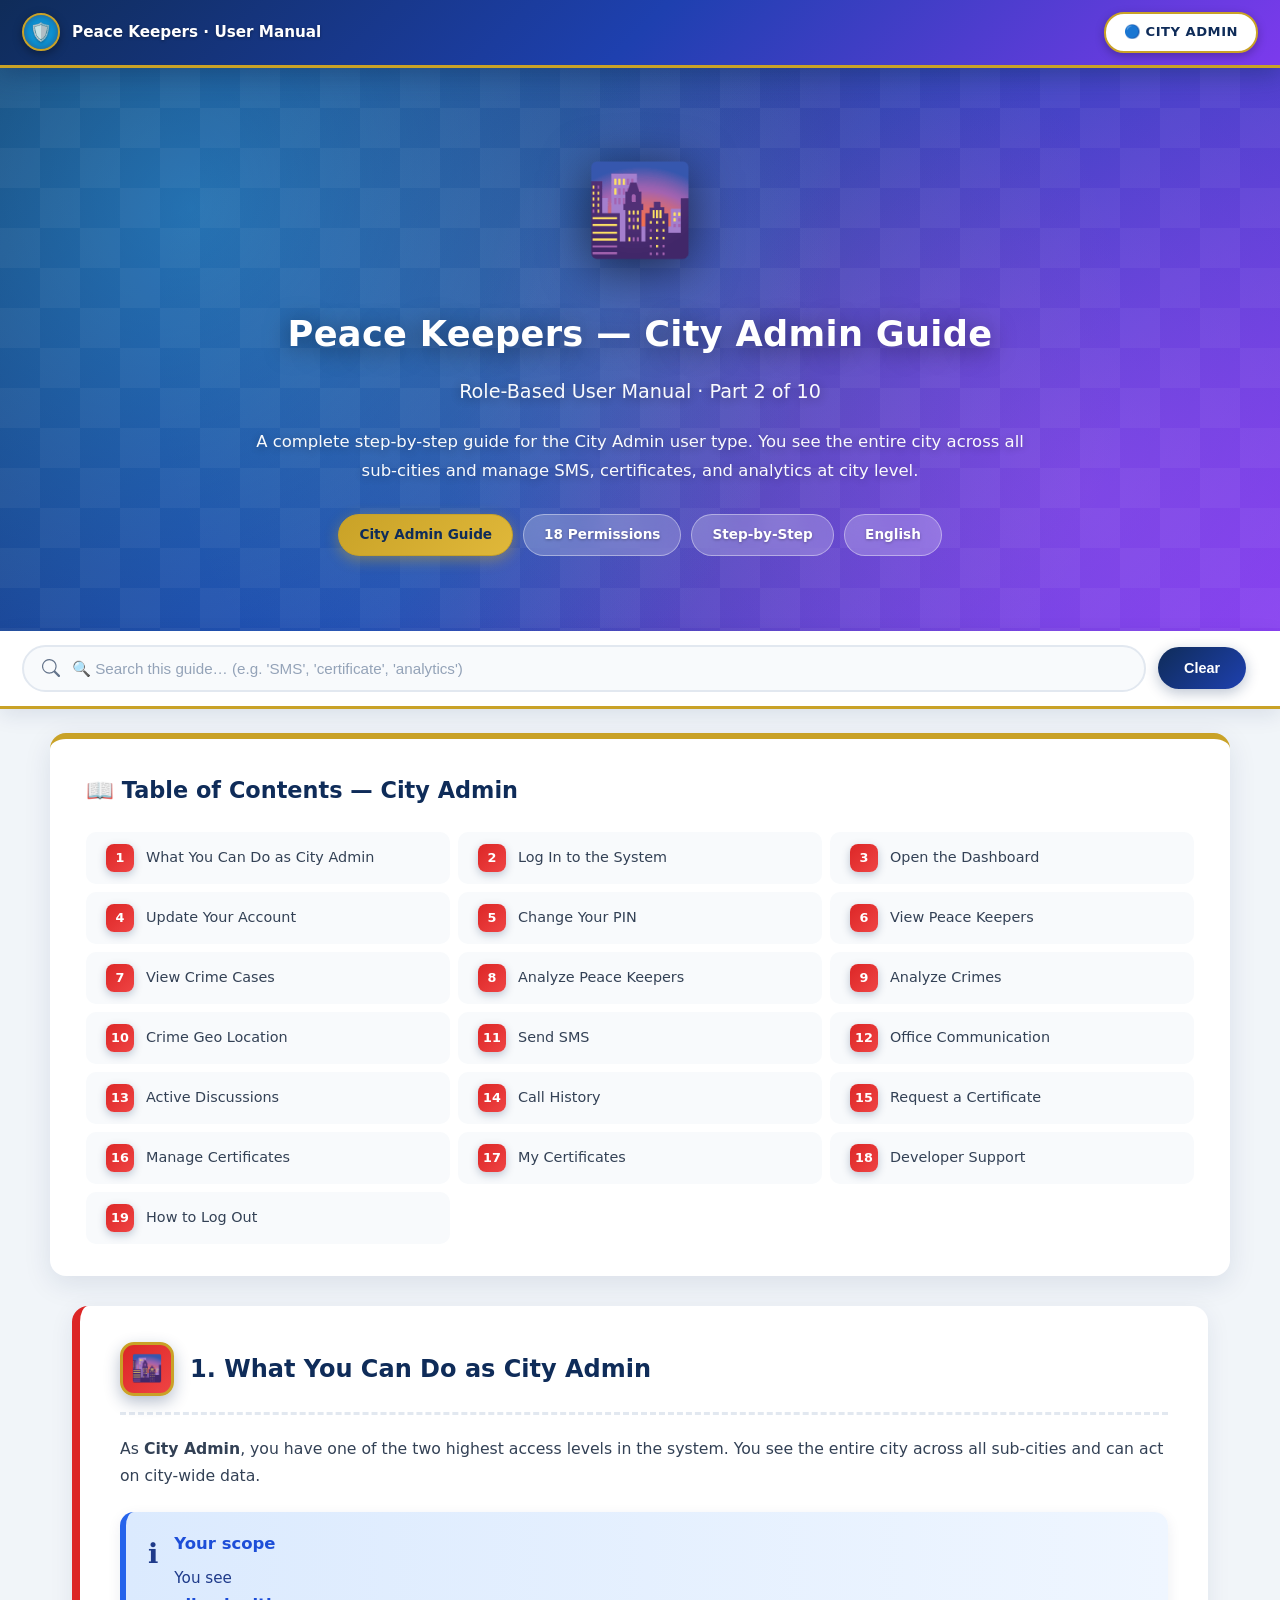
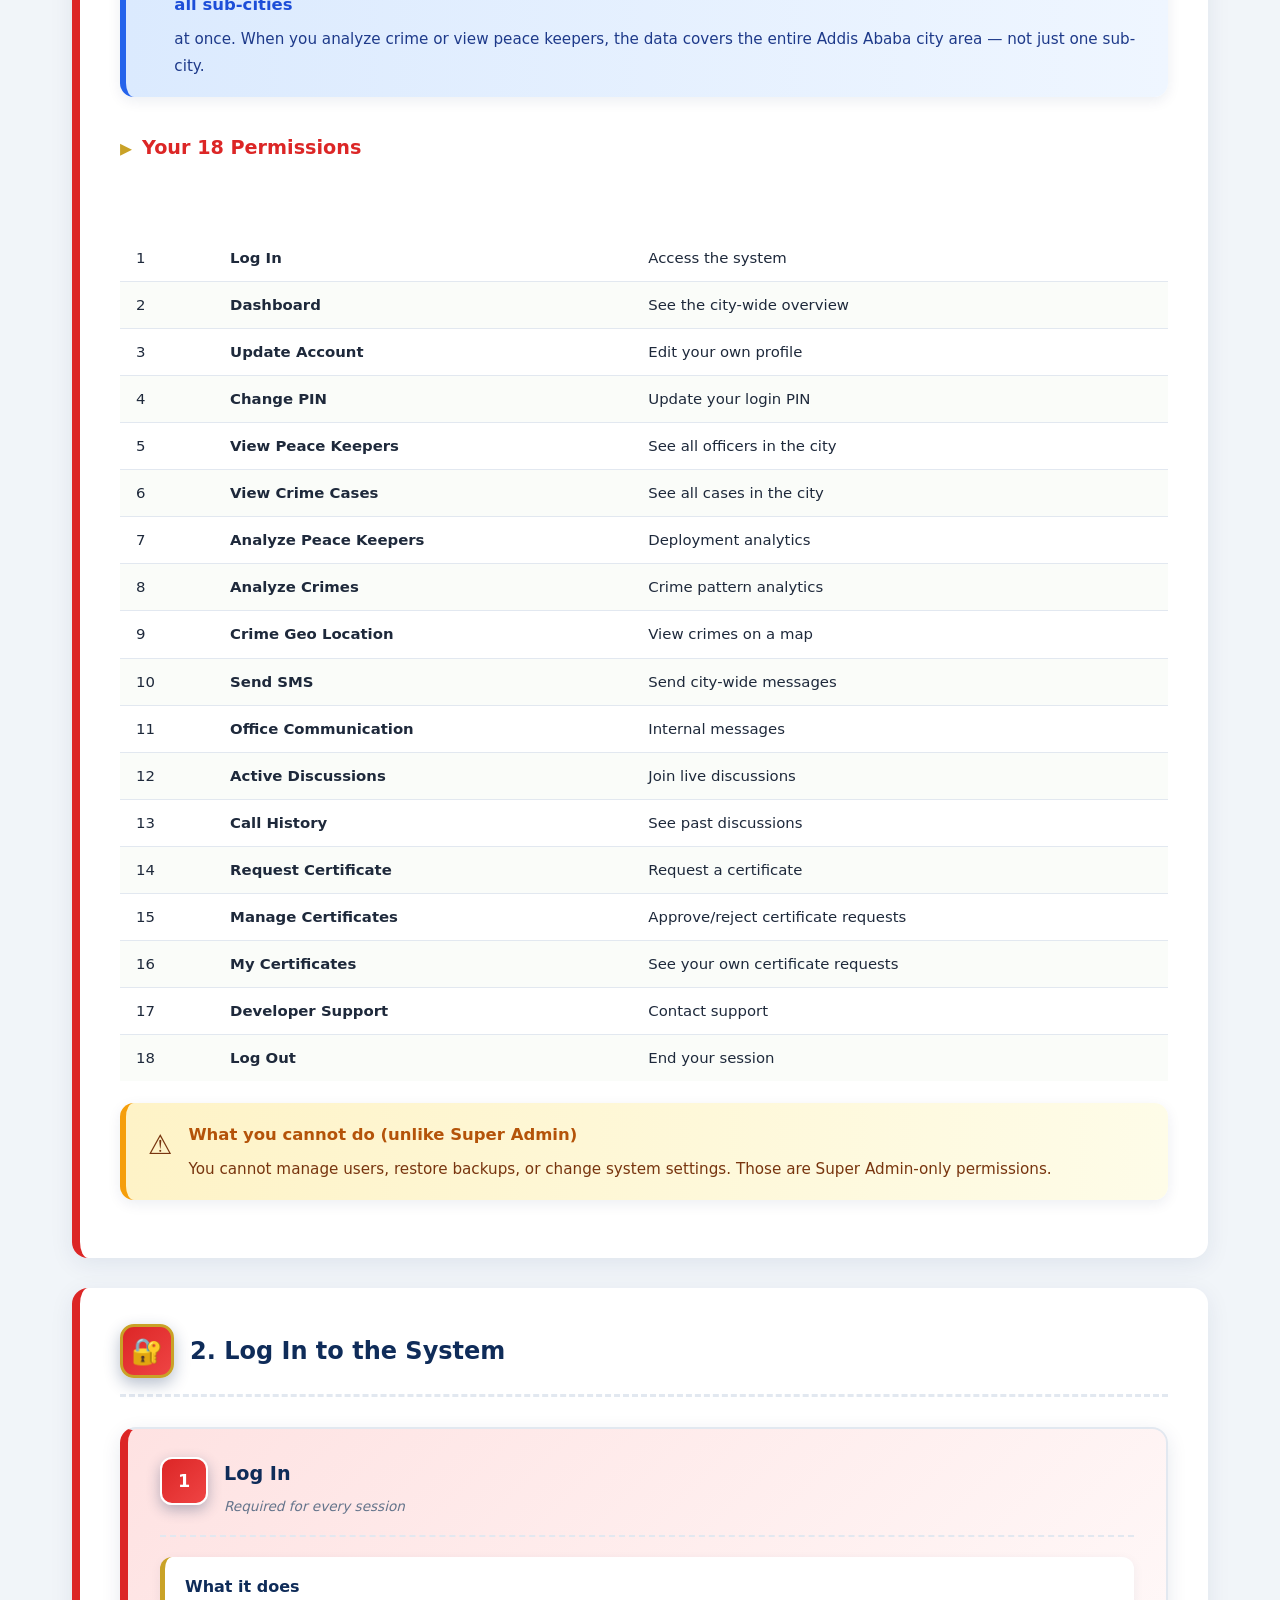
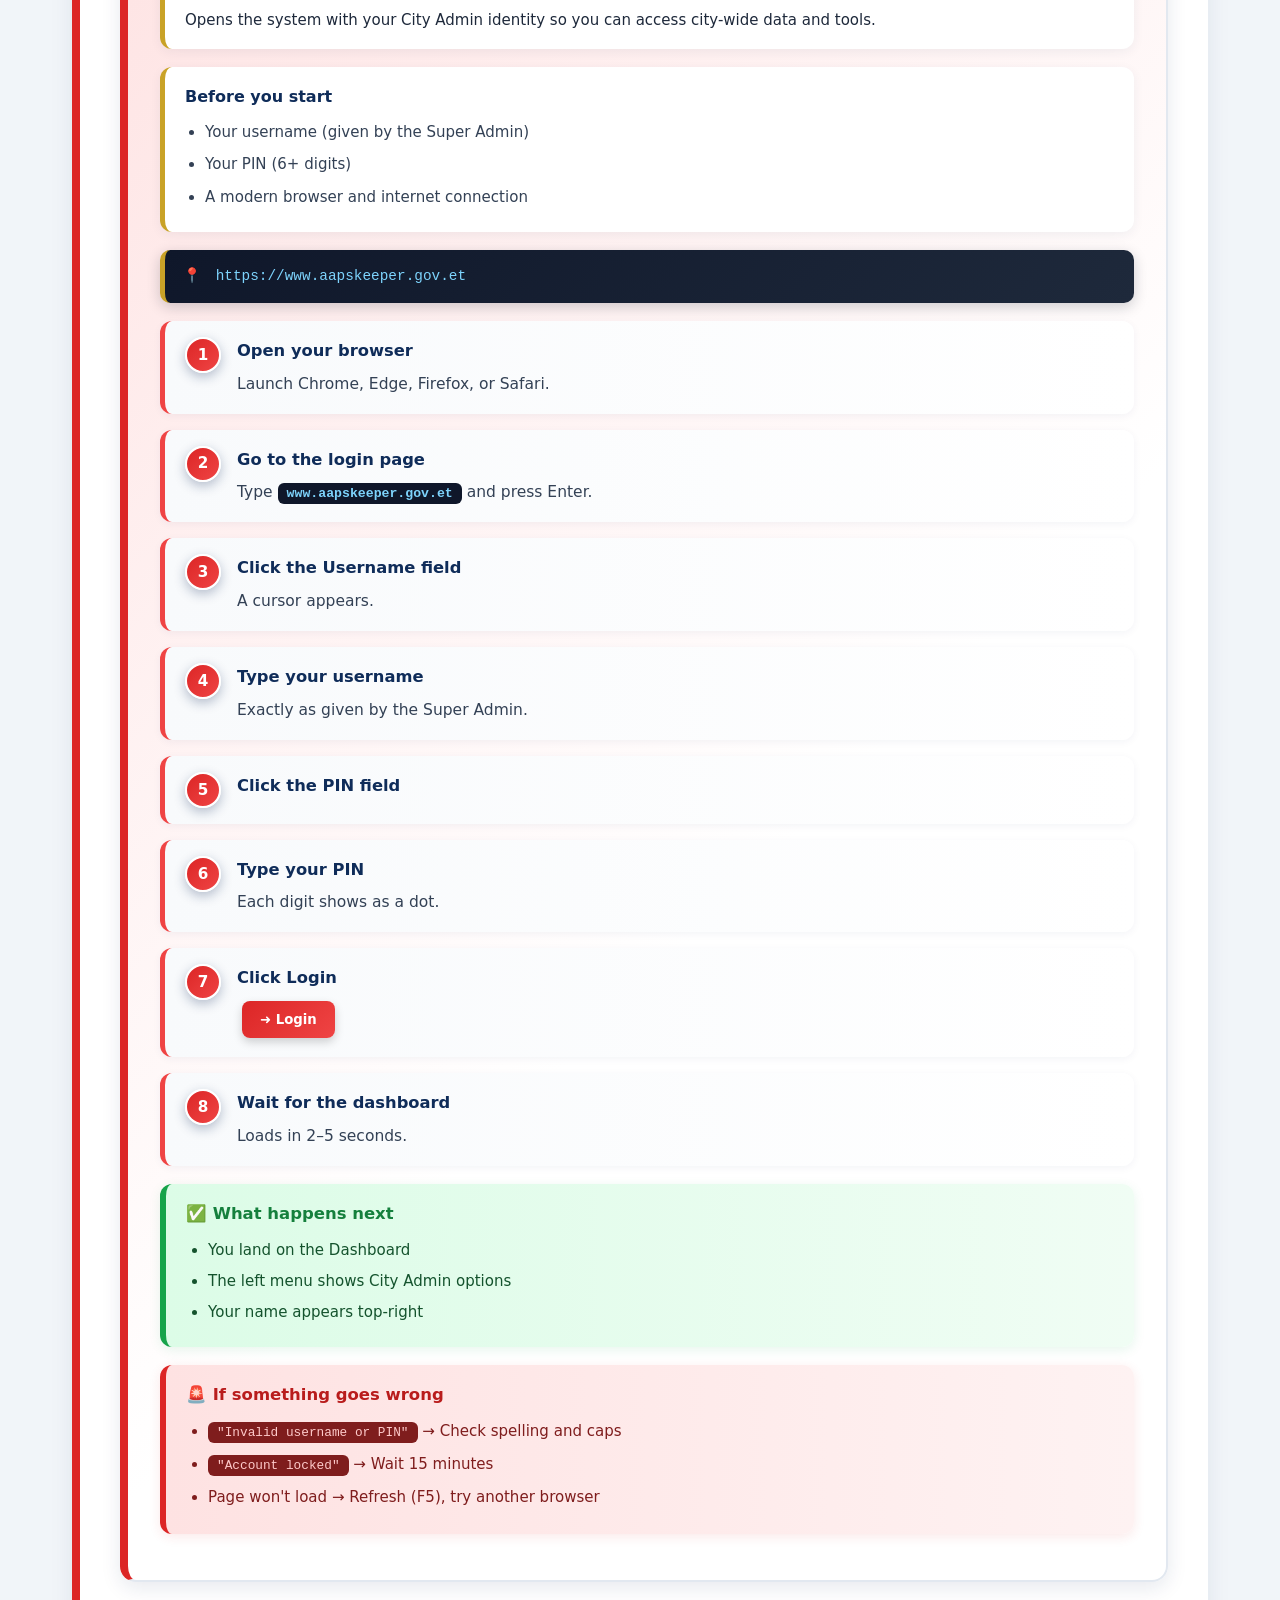
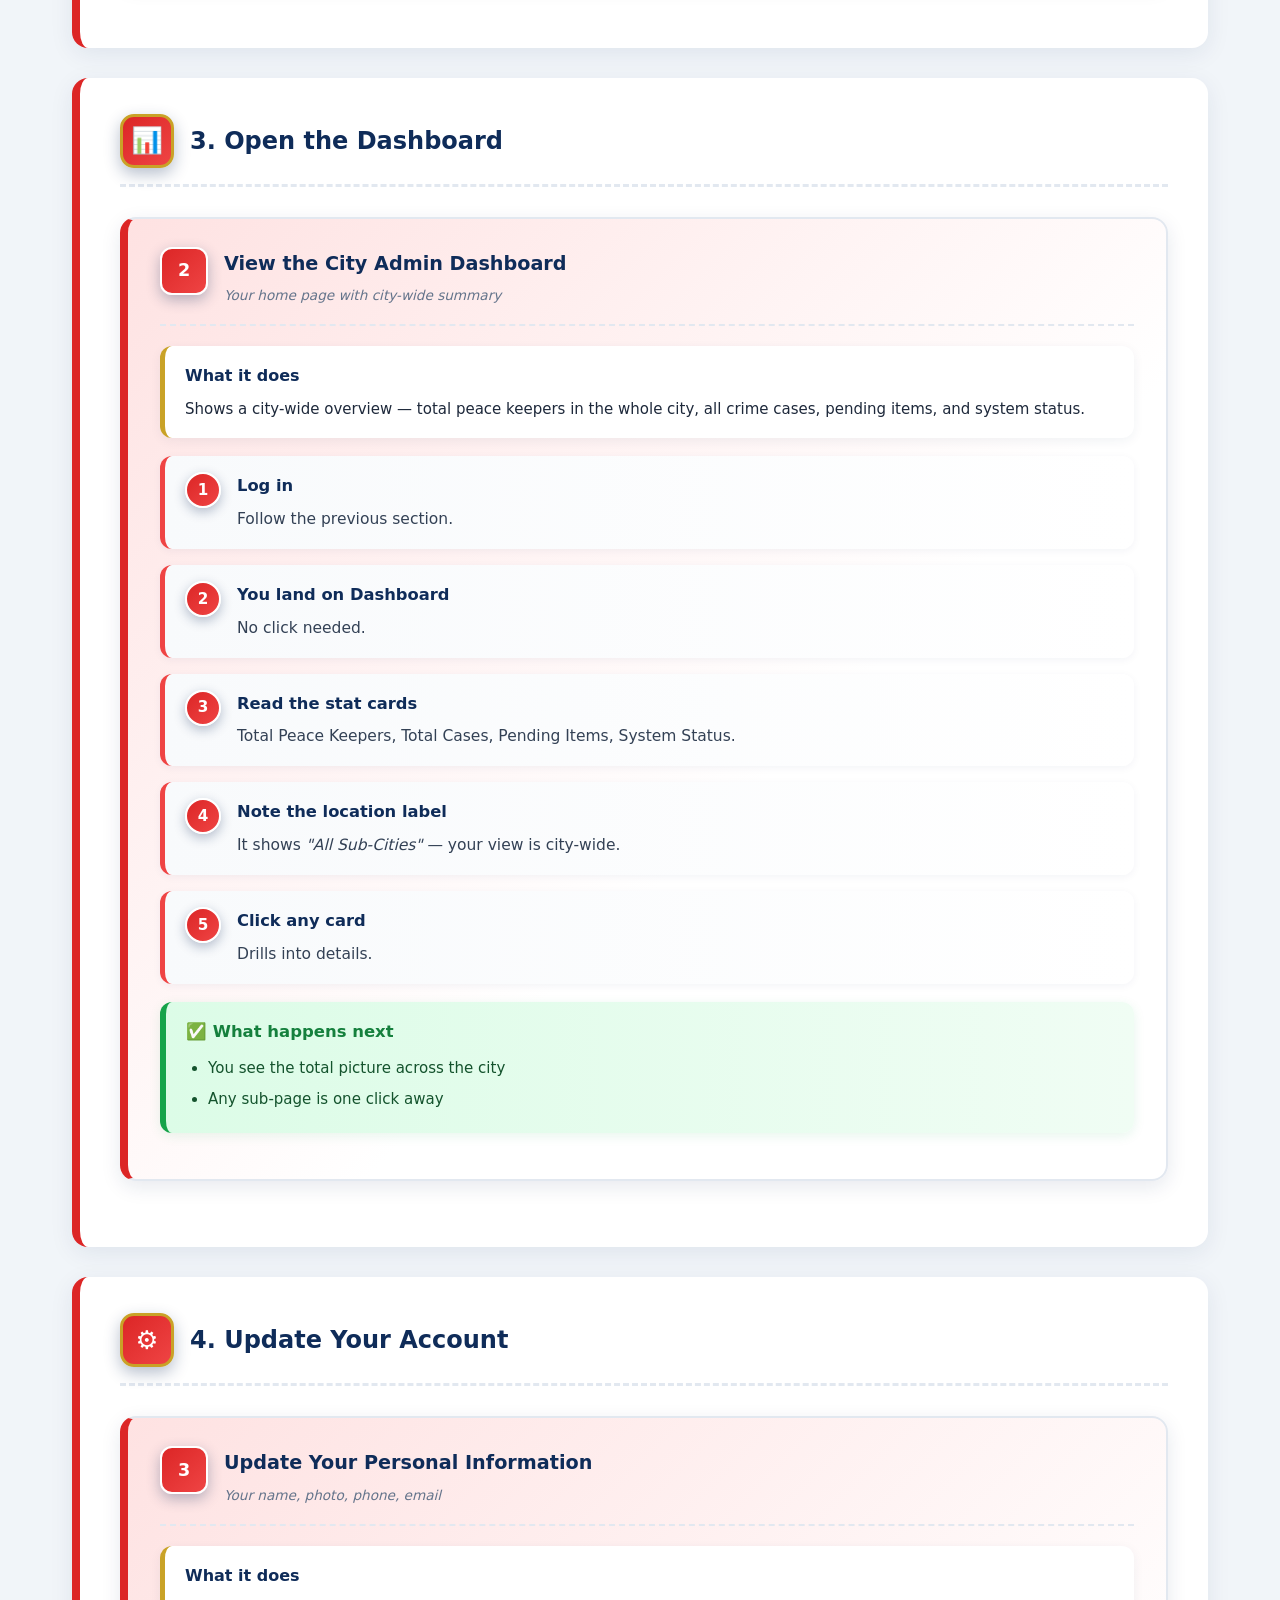
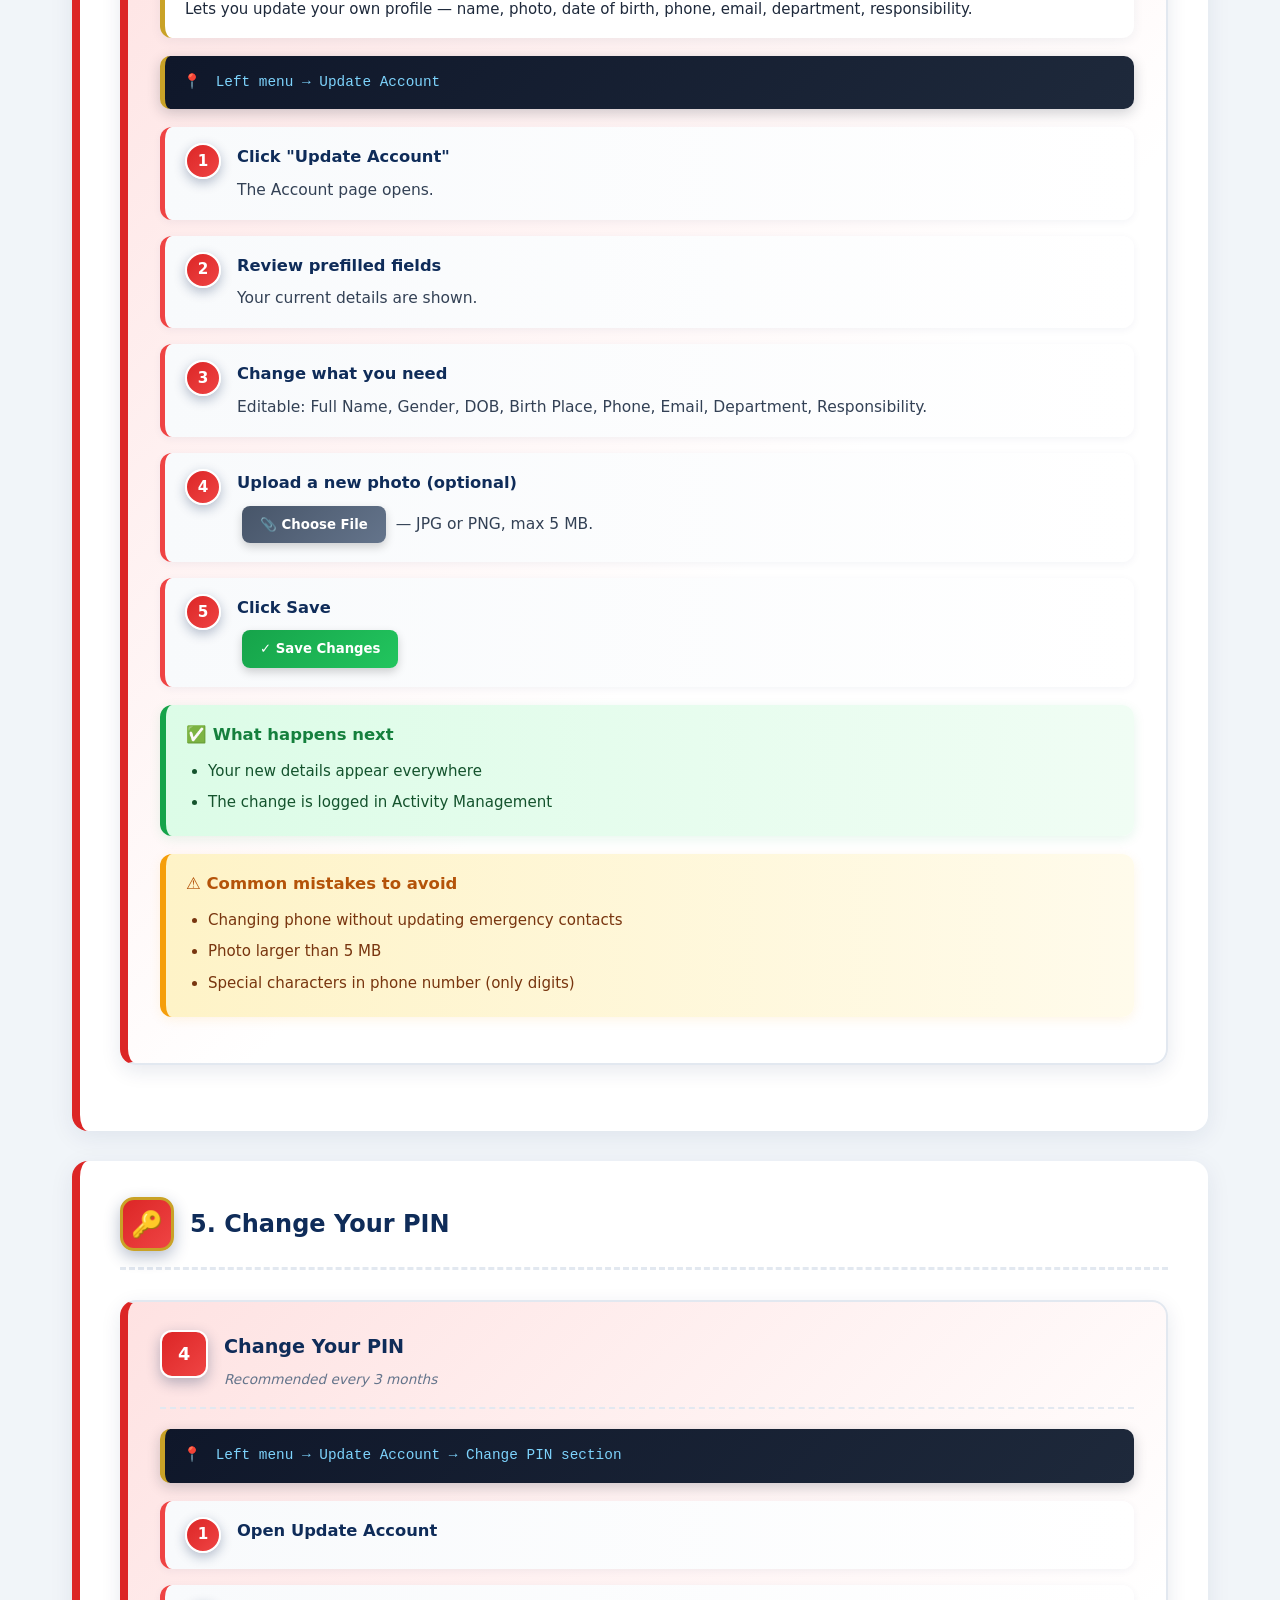
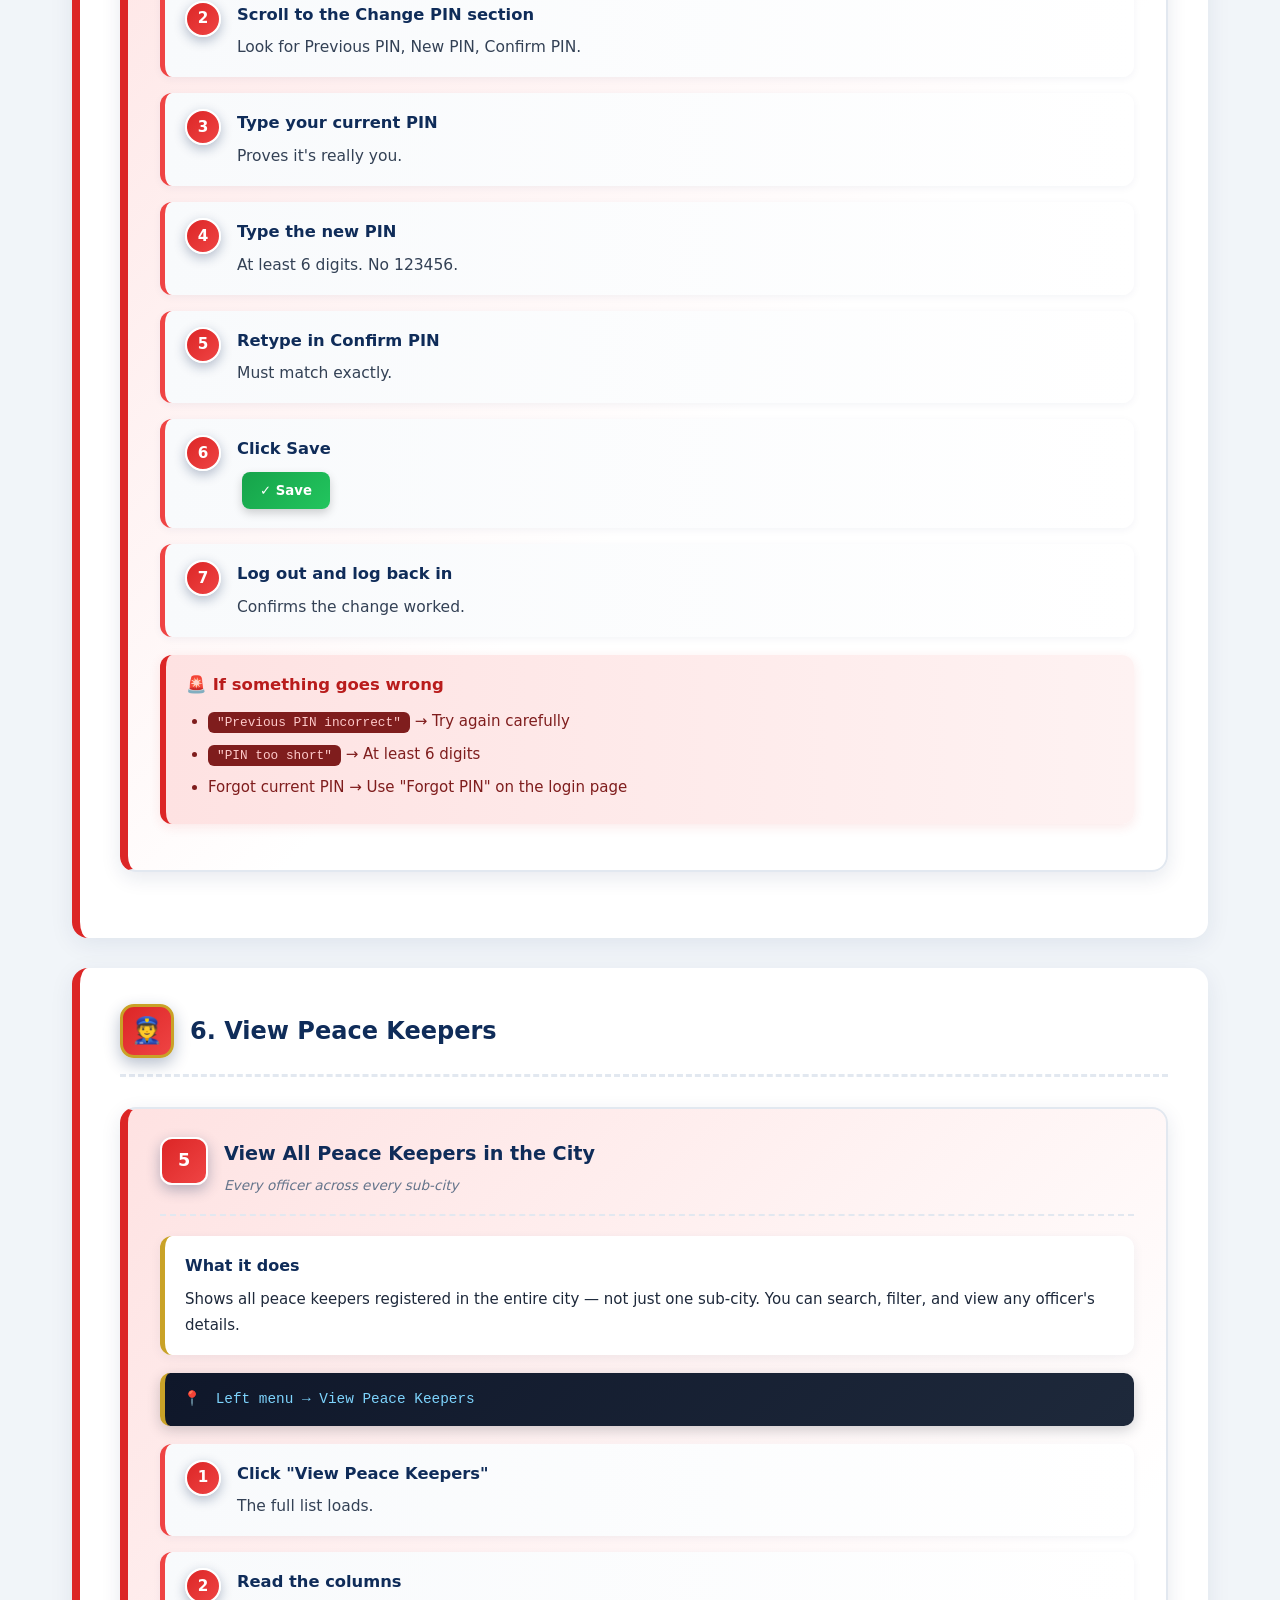
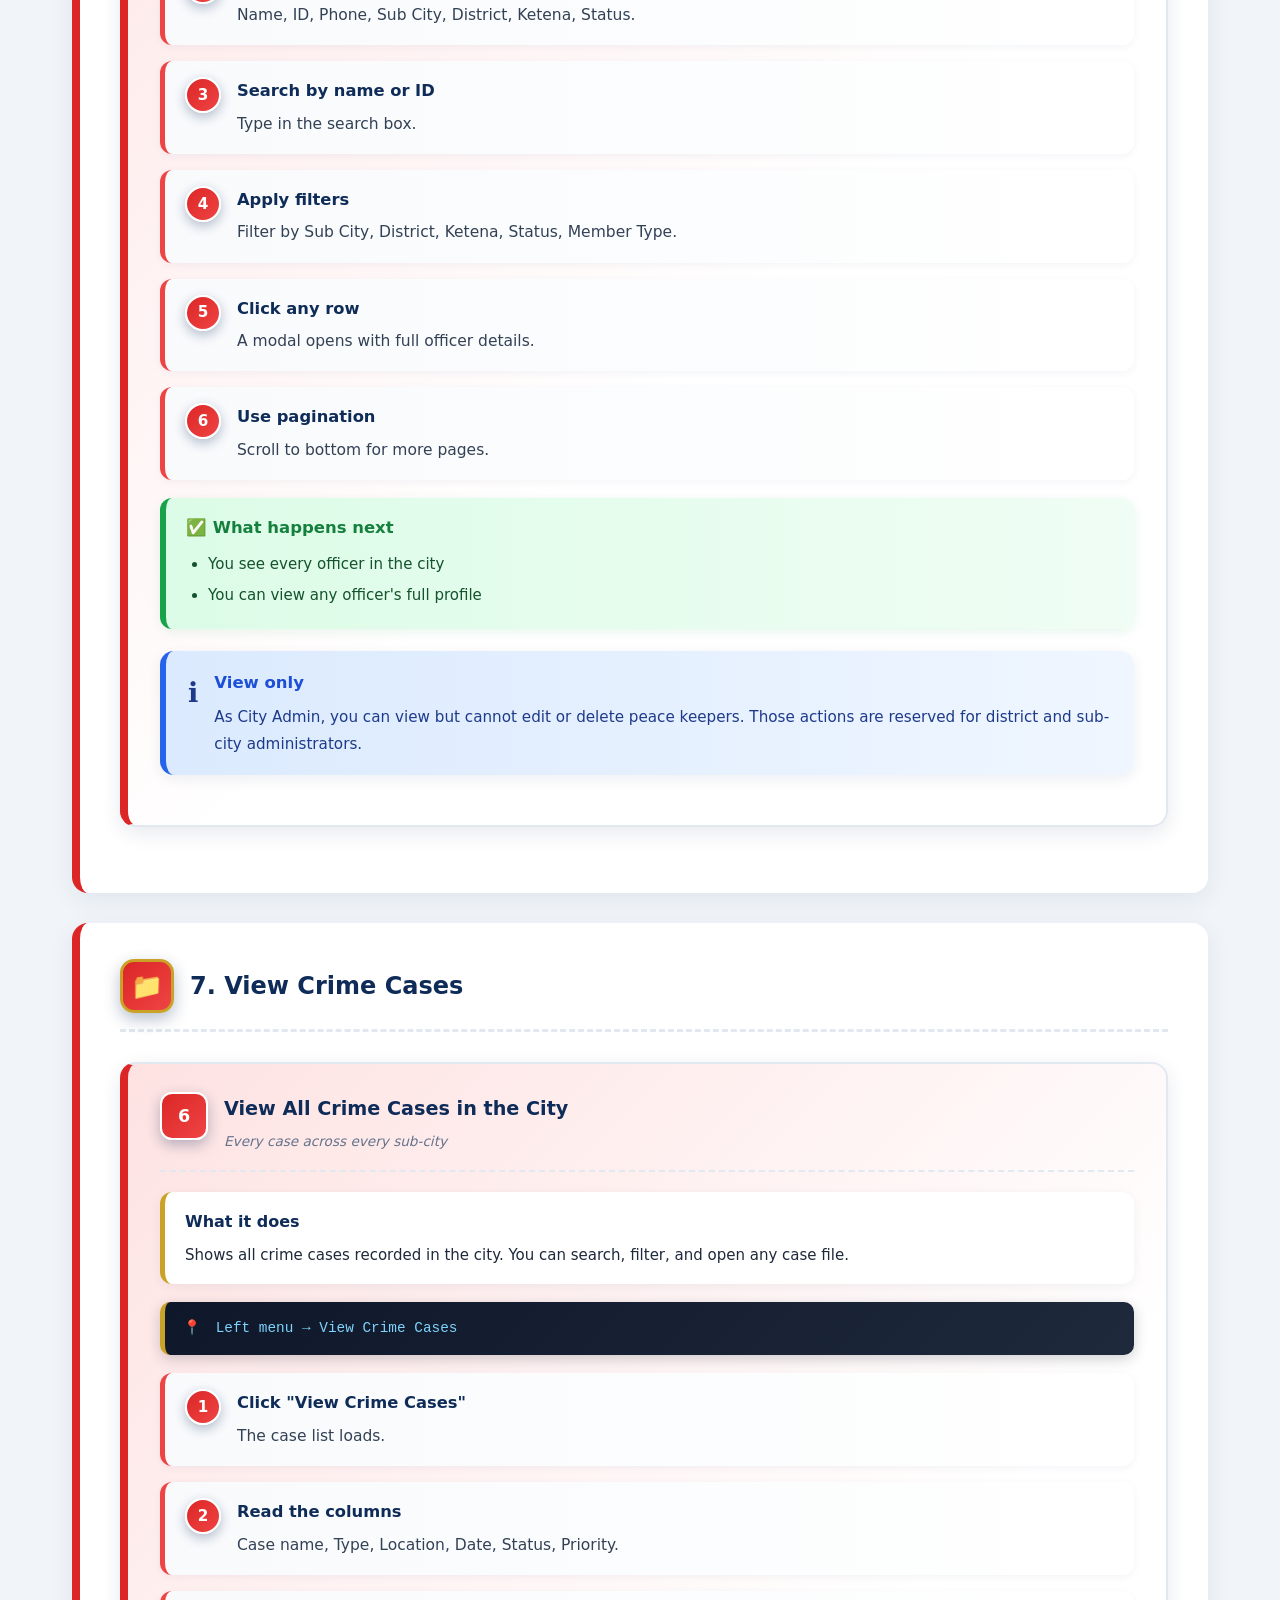
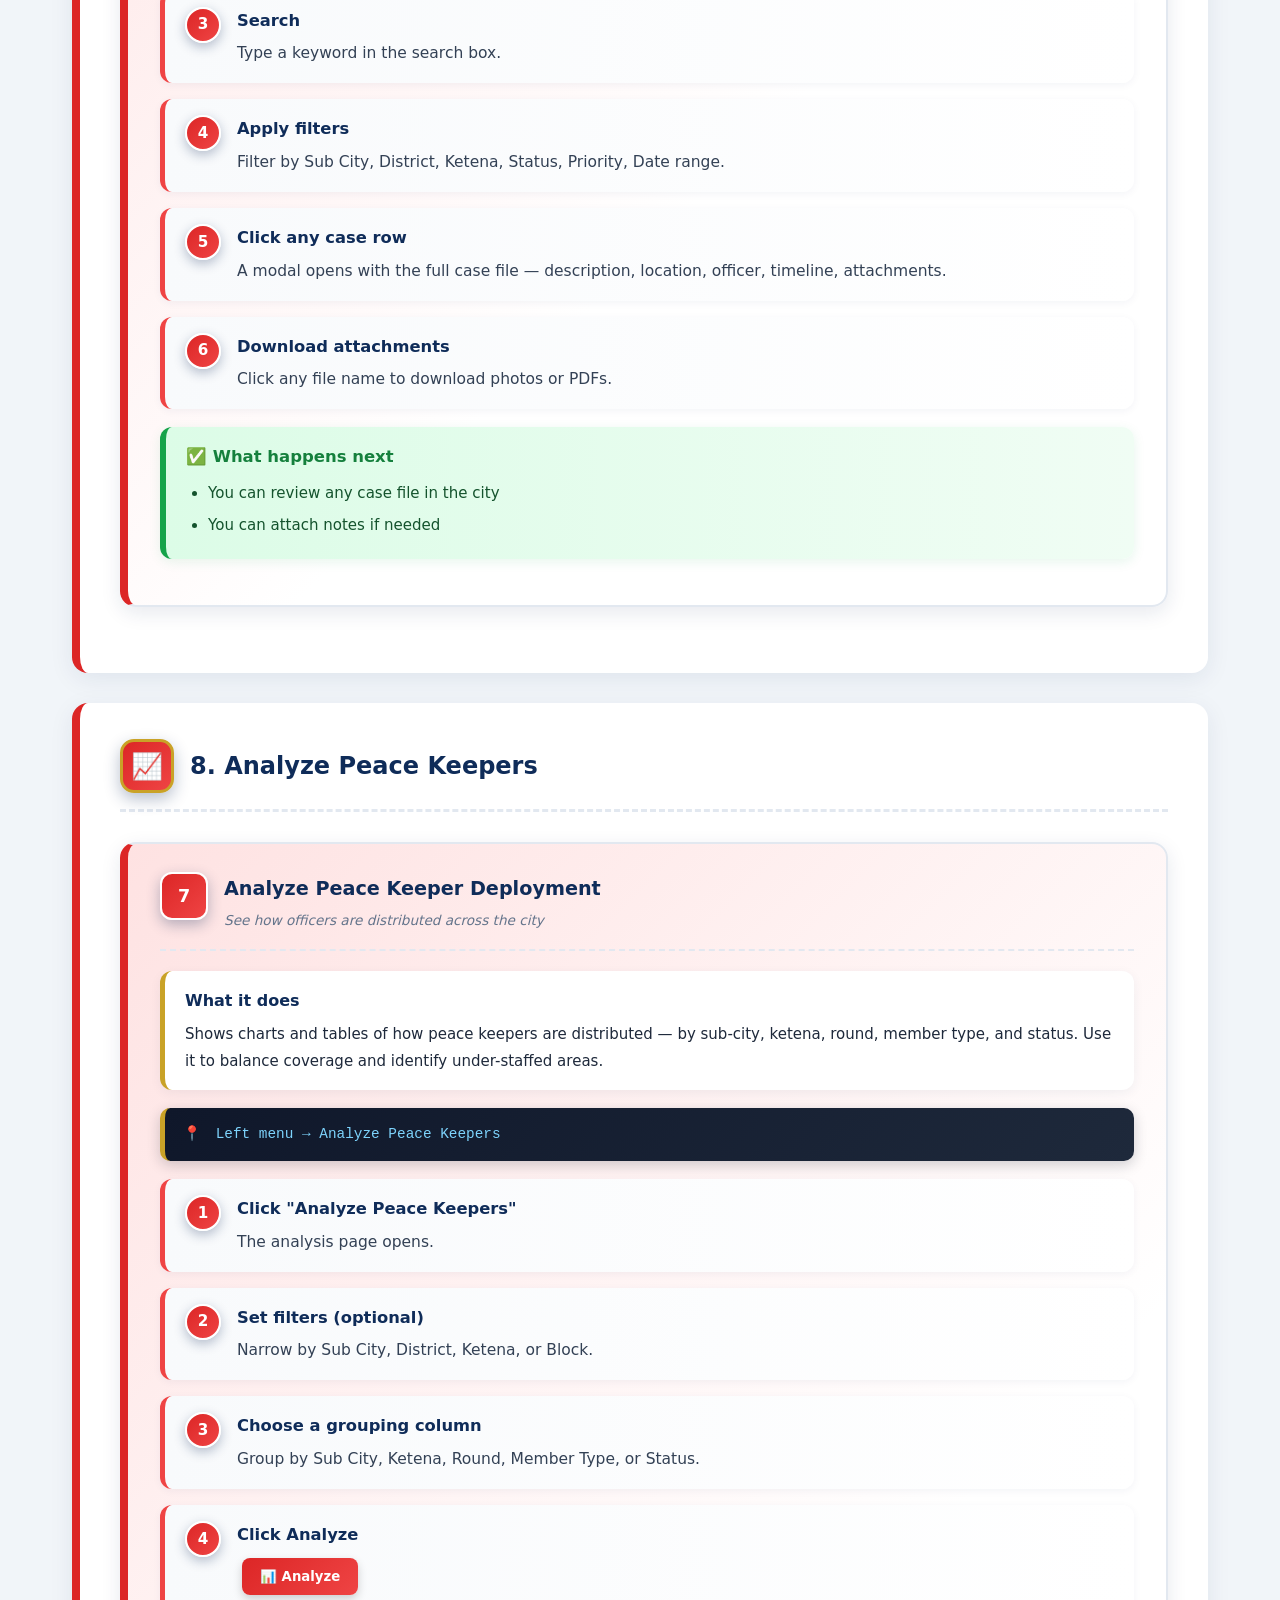
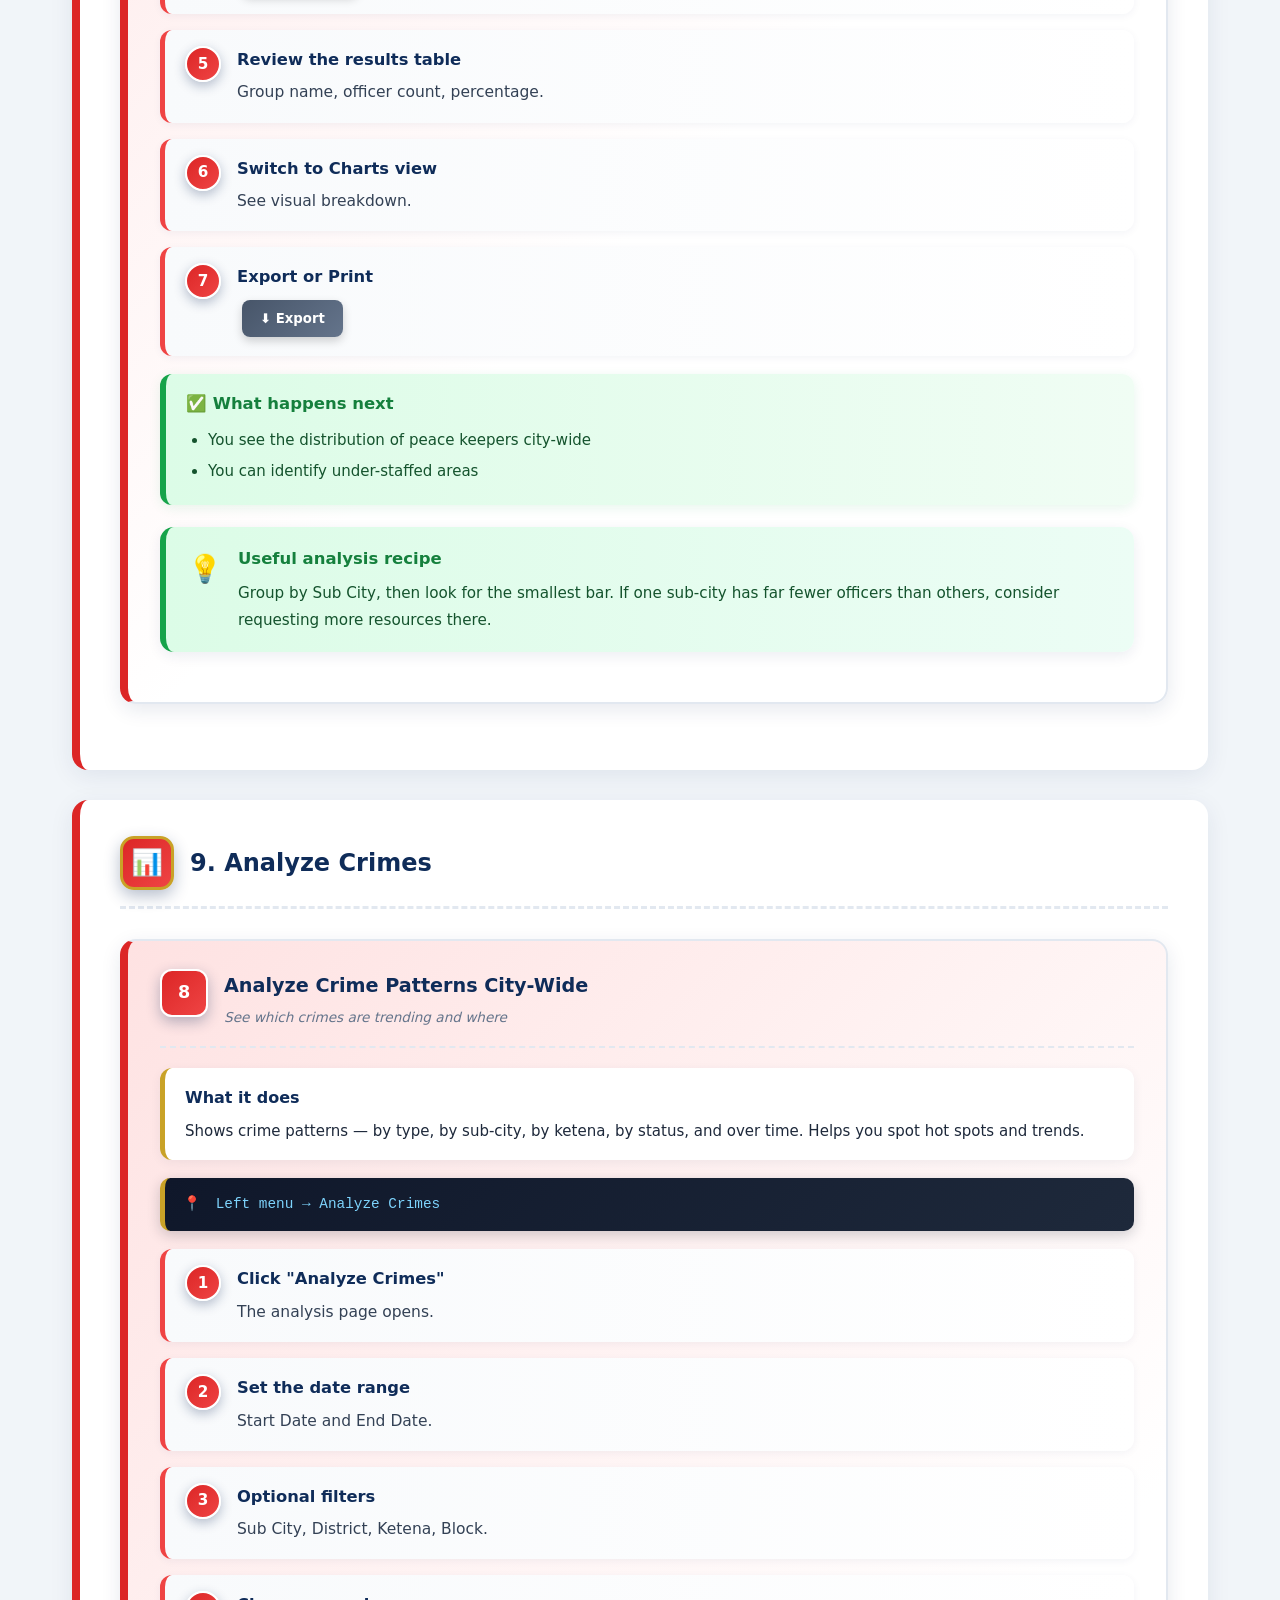
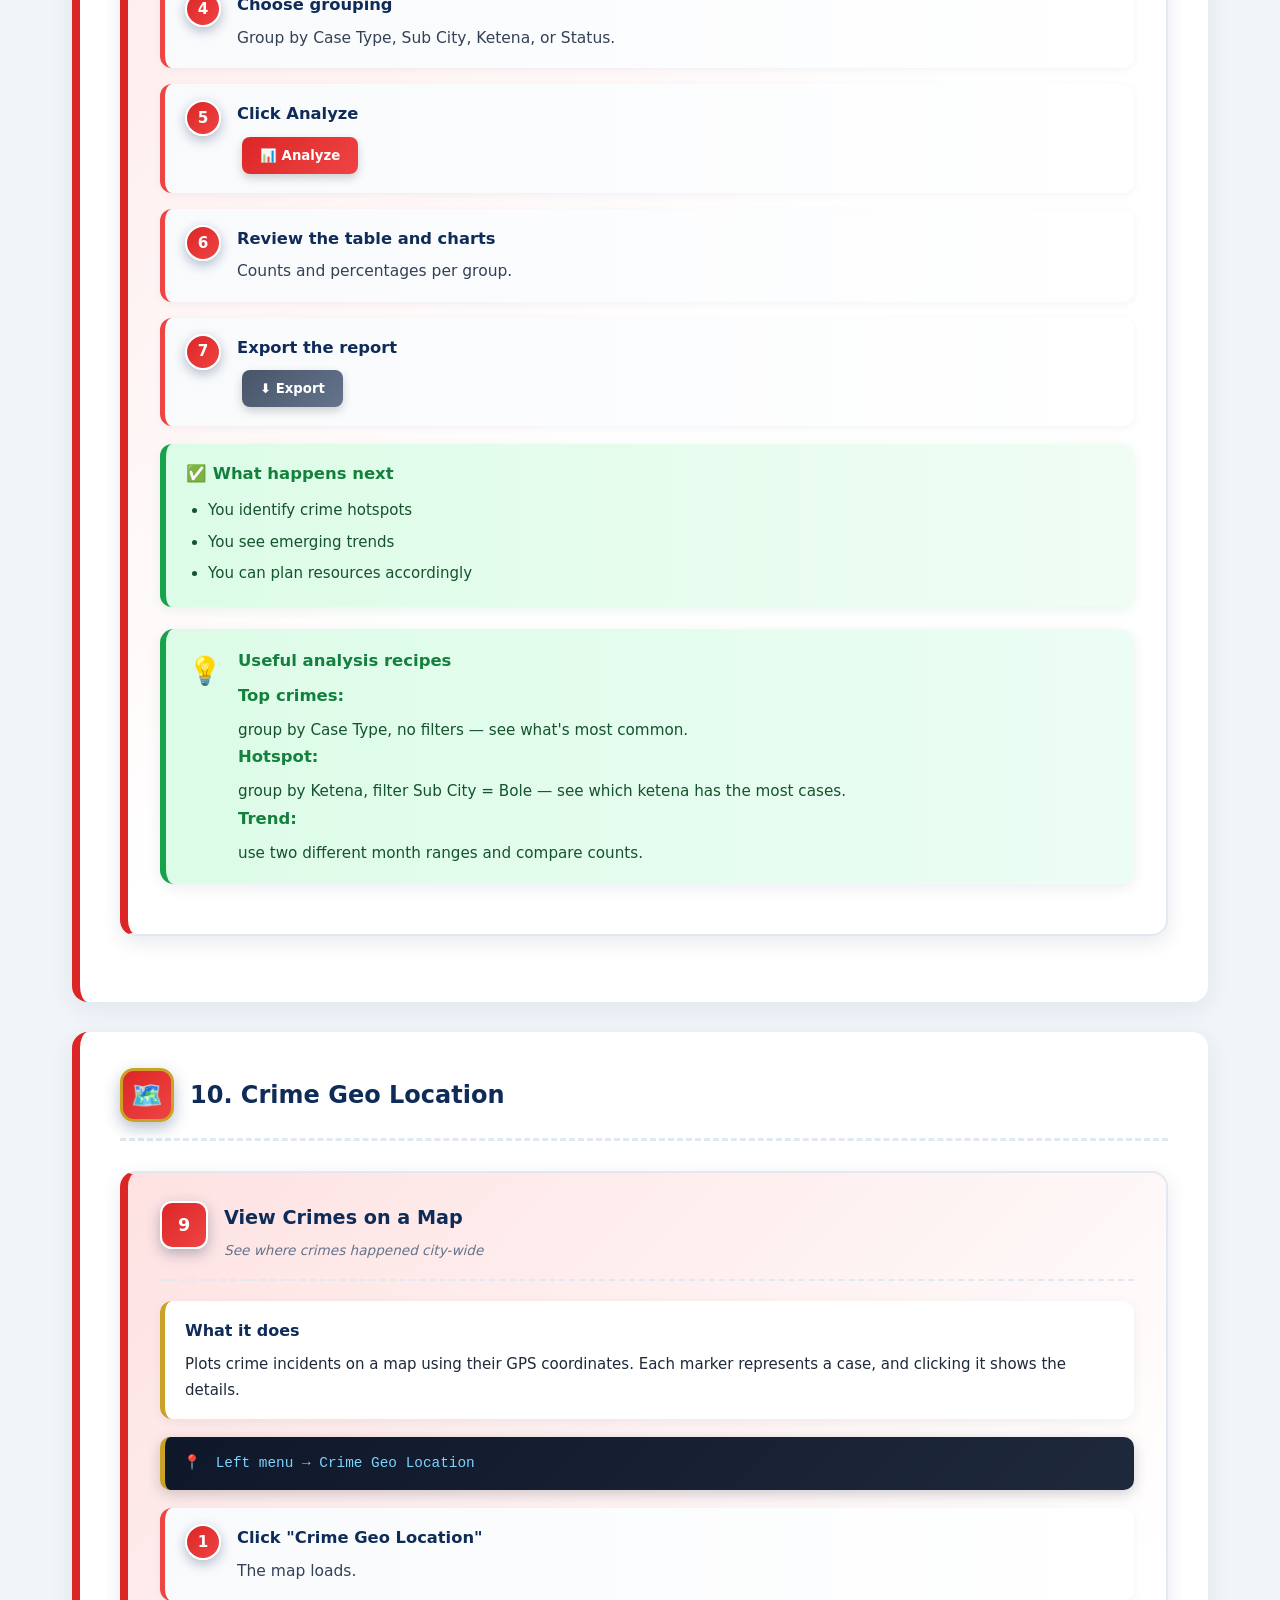
==== commit 367cf8eb: "Update city-admin-guide.html" ====
--- a/city-admin-guide.html
+++ b/city-admin-guide.html
@@ -4,377 +4,12 @@
 <meta charset="UTF-8">
 <meta name="viewport" content="width=device-width, initial-scale=1.0">
 <title>Peace Keepers — City Admin Guide</title>
+<link rel="stylesheet" href="manual-style.css">
 <style>
-  :root{
-    --brand-dark:#0d3d2e;
-    --brand-green:#1a5c3f;
-    --brand-light:#e8f5ec;
-    --brand-gold:#c9a227;
-    --brand-gold-2:#e0b83a;
-    --card:#ffffff;
-    --text:#1a1a1a;
-    --muted:#64748b;
-    --border:#e2e8f0;
-    --bg:#f4f7f5;
-    --error:#dc2626;
-    --success:#16a34a;
-    --info:#2563eb;
-    --warn:#f59e0b;
-    --purple:#7c3aed;
-    --city:#1e40af;
-  }
-  *{box-sizing:border-box;margin:0;padding:0}
-  html{scroll-behavior:smooth}
-  body{
-    font-family:'Segoe UI','Inter',system-ui,sans-serif;
-    background:var(--bg); color:var(--text);
-    line-height:1.75; font-size:15px;
-  }
-
-  /* ============ TOP BAR ============ */
-  .top-bar{
-    position:sticky; top:0; z-index:300;
-    background:var(--brand-dark); color:#fff;
-    padding:10px 22px; display:flex; justify-content:space-between;
-    align-items:center; flex-wrap:wrap; gap:10px;
-    box-shadow:0 4px 18px rgba(13,61,46,.35);
-    border-bottom:3px solid var(--brand-gold);
-  }
-  .top-bar .brand{
-    display:flex; align-items:center; gap:10px;
-    font-weight:800; font-size:.95rem;
-  }
-  .top-bar .brand .seal{
-    width:32px; height:32px; border-radius:50%;
-    background:radial-gradient(circle,#1e40af 0%,#1e3a8a 60%,#0d3d2e 100%);
-    display:flex; align-items:center; justify-content:center;
-    font-size:1rem; border:2px solid var(--brand-gold);
-  }
-  .top-bar .role-badge{
-    background:var(--city); color:#fff; padding:5px 14px;
-    border-radius:20px; font-weight:700; font-size:.82rem;
-    letter-spacing:.5px;
-  }
-
-  /* ============ HERO ============ */
-  header.hero{
-    background:
-      radial-gradient(circle at 20% 30%, rgba(201,162,39,.28), transparent 55%),
-      radial-gradient(circle at 80% 70%, rgba(30,64,175,.55), transparent 55%),
-      linear-gradient(135deg,#0d3d2e 0%,#1e40af 60%,#0d3d2e 100%);
-    color:#fff; padding:60px 24px 70px; text-align:center;
-    position:relative; overflow:hidden;
-  }
-  header.hero .seal-big{
-    font-size:5rem; margin-bottom:14px; display:block;
-    filter:drop-shadow(0 6px 20px rgba(0,0,0,.5));
-    animation:float 3.5s ease-in-out infinite;
-  }
-  @keyframes float{0%,100%{transform:translateY(0)}50%{transform:translateY(-12px)}}
-  header.hero h1{
-    font-size:2rem; margin-bottom:10px; letter-spacing:.3px;
-    text-shadow:0 4px 20px rgba(0,0,0,.4); font-weight:800;
-  }
-  header.hero h2{
-    font-size:1.15rem; font-weight:400; opacity:.92; margin-bottom:6px;
-  }
-  header.hero p.lead{
-    max-width:780px; margin:18px auto 0; font-size:1rem;
-    opacity:.92; line-height:1.75;
-  }
-  header.hero .badges{
-    display:flex; gap:8px; justify-content:center;
-    flex-wrap:wrap; margin-top:24px;
-  }
-  header.hero .badge{
-    background:rgba(255,255,255,.12); border:1px solid rgba(255,255,255,.28);
-    backdrop-filter:blur(8px); padding:6px 16px; border-radius:24px;
-    font-weight:600; font-size:.82rem;
-  }
-  header.hero .badge.gold{
-    background:var(--brand-gold); color:var(--brand-dark);
-    border-color:var(--brand-gold); font-weight:800;
-  }
-
-  /* ============ SEARCH ============ */
-  .search-bar{
-    position:sticky; top:52px; z-index:200;
-    background:rgba(255,255,255,.98); backdrop-filter:blur(10px);
-    padding:12px 22px; box-shadow:0 4px 18px rgba(13,61,46,.08);
-    display:flex; gap:10px; align-items:center; flex-wrap:wrap;
-    border-bottom:3px solid var(--brand-gold);
-  }
-  .search-bar input{
-    flex:1; min-width:240px;
-    padding:11px 20px 11px 44px;
-    border:2px solid var(--border); border-radius:30px;
-    font-size:.95rem; outline:none; transition:.25s;
-    background:#f8fafc url("data:image/svg+xml,%3Csvg xmlns='http://www.w3.org/2000/svg' width='18' height='18' fill='%2364748b' viewBox='0 0 16 16'%3E%3Cpath d='M11.742 10.344a6.5 6.5 0 1 0-1.397 1.398h-.001c.03.04.062.078.098.115l3.85 3.85a1 1 0 0 0 1.415-1.414l-3.85-3.85a1.007 1.007 0 0 0-.115-.099zM12 6.5a5.5 5.5 0 1 1-11 0 5.5 5.5 0 0 1 11 0z'/%3E%3C/svg%3E") no-repeat 16px center;
-  }
-  .search-bar input:focus{
-    border-color:var(--brand-green); background-color:#fff;
-    box-shadow:0 0 0 4px rgba(26,92,63,.12);
-  }
-  .search-bar button{
-    background:linear-gradient(135deg,var(--brand-dark),var(--brand-green));
-    color:#fff; border:none; padding:11px 22px; border-radius:30px;
-    font-weight:700; cursor:pointer; transition:.25s; font-size:.9rem;
-  }
-  .search-bar button:hover{transform:translateY(-2px)}
-  .search-stats{font-size:.82rem; color:var(--muted); font-weight:600}
-
-  /* ============ TOC ============ */
-  nav.toc{
-    max-width:1180px; margin:22px auto; padding:30px 34px;
-    background:#fff; border-radius:16px;
-    box-shadow:0 4px 24px rgba(13,61,46,.08);
-    border-top:6px solid var(--brand-gold);
-  }
-  nav.toc h2{
-    color:var(--brand-dark); font-size:1.35rem;
-    margin-bottom:20px; display:flex; align-items:center; gap:10px;
-  }
-  nav.toc ol{
-    list-style:none; display:grid;
-    grid-template-columns:repeat(auto-fit,minmax(280px,1fr));
-    gap:6px; counter-reset:toc;
-  }
-  nav.toc ol li{counter-increment:toc}
-  nav.toc a{
-    color:var(--text); text-decoration:none;
-    padding:10px 14px; display:flex; align-items:center;
-    gap:10px; border-radius:10px;
-    border-left:4px solid transparent;
-    transition:.2s; font-weight:500; font-size:.9rem;
-  }
-  nav.toc a:hover{
-    background:var(--brand-light); border-left-color:var(--brand-gold);
-    color:var(--brand-dark); transform:translateX(4px);
-  }
-  nav.toc a::before{
-    content:counter(toc);
-    background:var(--brand-dark); color:#fff;
-    width:26px; height:26px; border-radius:8px;
-    display:flex; align-items:center; justify-content:center;
-    font-weight:800; font-size:.78rem; flex-shrink:0;
-  }
-
-  /* ============ MAIN ============ */
-  main{max-width:1180px; margin:auto; padding:0 22px 80px}
-  section{
-    background:#fff; margin:28px 0; padding:34px 38px;
-    border-radius:16px; box-shadow:0 4px 20px rgba(13,61,46,.06);
-    border-left:7px solid var(--brand-dark);
-    scroll-margin-top:130px;
-  }
-  section:nth-of-type(3n+1){border-left-color:var(--brand-dark)}
-  section:nth-of-type(3n+2){border-left-color:var(--brand-gold)}
-  section:nth-of-type(3n+3){border-left-color:var(--city)}
-  section h2{
-    color:var(--brand-dark); font-size:1.45rem; margin-bottom:18px;
-    display:flex; align-items:center; gap:14px; flex-wrap:wrap;
-    padding-bottom:14px; border-bottom:2px dashed var(--border);
-  }
-  section h2 .icon{
-    background:linear-gradient(135deg,var(--brand-dark),var(--city));
-    color:#fff; width:48px; height:48px; border-radius:12px;
-    display:flex; align-items:center; justify-content:center;
-    font-size:1.5rem; flex-shrink:0;
-    box-shadow:0 4px 12px rgba(30,64,175,.35);
-    border:2px solid var(--brand-gold);
-  }
-  section h3{
-    color:var(--brand-green); margin:28px 0 14px;
-    font-size:1.18rem; display:flex; align-items:center; gap:8px;
-  }
-  section h3::before{content:"▸"; color:var(--brand-gold); font-size:1.4rem}
-  p{margin-bottom:14px; color:#334155; font-size:.97rem}
-
-  /* ============ PERMISSION CARD ============ */
-  .permission{
-    background:#fff; border:2px solid var(--border);
-    border-radius:14px; padding:26px 30px; margin:28px 0;
-    border-left:6px solid var(--city);
-    box-shadow:0 4px 16px rgba(13,61,46,.06);
-    transition:.25s;
-  }
-  .permission:hover{
-    box-shadow:0 8px 28px rgba(13,61,46,.12);
-    border-left-width:10px;
-  }
-  .permission .perm-header{
-    display:flex; align-items:flex-start; gap:14px;
-    padding-bottom:14px; border-bottom:2px dashed var(--border);
-    margin-bottom:18px;
-  }
-  .permission .perm-num{
-    background:linear-gradient(135deg,var(--city),#3b82f6);
-    color:#fff; min-width:44px; height:44px; border-radius:10px;
-    display:flex; align-items:center; justify-content:center;
-    font-weight:800; font-size:1.05rem; flex-shrink:0;
-    box-shadow:0 3px 10px rgba(30,64,175,.4);
-  }
-  .permission .perm-title{
-    color:var(--city); font-size:1.15rem; font-weight:800;
-    margin-bottom:4px;
-  }
-  .permission .perm-sub{
-    color:var(--muted); font-size:.85rem; font-style:italic;
-  }
-
-  .info-block{
-    background:var(--brand-light); border-radius:10px;
-    padding:14px 18px; margin-bottom:16px;
-    border-left:4px solid var(--brand-gold);
-  }
-  .info-block strong{color:var(--brand-dark); display:block; margin-bottom:4px}
-  .info-block ul{margin-left:20px; margin-top:6px; font-size:.93rem}
-  .info-block li{margin-bottom:4px}
-
-  .menu-path{
-    background:#0f172a; color:#7dd3fc; padding:12px 16px;
-    border-radius:8px; font-family:'Consolas',monospace;
-    font-size:.88rem; margin:12px 0;
-    border-left:4px solid var(--brand-gold);
-  }
-  .menu-path::before{content:"📍 "; margin-right:4px}
-
-  ol.steps{list-style:none; padding:0; margin:16px 0}
-  ol.steps > li{
-    display:flex; align-items:flex-start; gap:14px;
-    margin-bottom:14px; padding:14px 18px;
-    background:var(--brand-light); border-radius:12px;
-    border-left:5px solid var(--brand-gold);
-    transition:.2s;
-  }
-  ol.steps > li:hover{background:#dcefe2; transform:translateX(4px)}
-  ol.steps > li .step-badge{
-    background:linear-gradient(135deg,var(--brand-dark),var(--city));
-    color:#fff; min-width:34px; height:34px; border-radius:50%;
-    font-weight:800; display:flex; align-items:center; justify-content:center;
-    flex-shrink:0; font-size:.95rem;
-    box-shadow:0 3px 10px rgba(30,64,175,.4);
-  }
-  ol.steps > li .step-text{flex:1; font-size:.96rem}
-  ol.steps > li .step-text strong{
-    color:var(--brand-dark); display:block;
-    margin-bottom:4px; font-size:1rem;
-  }
-  ol.steps > li .step-text code{
-    background:#0d3d2e; color:#7dd3fc; padding:2px 8px;
-    border-radius:5px; font-size:.85em;
-  }
-
-  .outcome{
-    background:linear-gradient(90deg,#ecfdf5,#f0fdf4);
-    border-radius:10px; padding:14px 18px; margin:16px 0;
-    border-left:5px solid var(--success);
-  }
-  .outcome strong{color:var(--success); display:block; margin-bottom:6px}
-  .outcome ul{margin-left:20px; font-size:.93rem}
-  .outcome li{margin-bottom:4px}
-
-  .mistakes{
-    background:linear-gradient(90deg,#fffbeb,#fef3c7);
-    border-radius:10px; padding:14px 18px; margin:16px 0;
-    border-left:5px solid var(--warn);
-  }
-  .mistakes strong{color:#b45309; display:block; margin-bottom:6px}
-  .mistakes ul{margin-left:20px; font-size:.93rem}
-  .mistakes li{margin-bottom:4px}
-
-  .troubleshoot{
-    background:linear-gradient(90deg,#fef2f2,#fee2e2);
-    border-radius:10px; padding:14px 18px; margin:16px 0;
-    border-left:5px solid var(--error);
-  }
-  .troubleshoot strong{color:var(--error); display:block; margin-bottom:6px}
-  .troubleshoot ul{margin-left:20px; font-size:.93rem}
-  .troubleshoot li{margin-bottom:6px}
-  .troubleshoot code{
-    background:#7f1d1d; color:#fecaca; padding:2px 8px;
-    border-radius:5px; font-size:.85em;
-  }
-
-  /* ============ CALLOUTS ============ */
-  .callout{
-    padding:16px 20px; border-radius:12px; margin:20px 0;
-    border-left:5px solid; display:flex; gap:14px; align-items:flex-start;
-    font-size:.94rem;
-  }
-  .callout .co-icon{font-size:1.5rem; flex-shrink:0}
-  .callout strong{display:block; margin-bottom:4px; font-size:1rem}
-  .callout.tip{background:linear-gradient(90deg,#ecfdf5,#f0fdf4); border-color:var(--success)}
-  .callout.tip strong{color:var(--success)}
-  .callout.warn{background:linear-gradient(90deg,#fffbeb,#fef3c7); border-color:var(--warn)}
-  .callout.warn strong{color:#b45309}
-  .callout.danger{background:linear-gradient(90deg,#fef2f2,#fee2e2); border-color:var(--error)}
-  .callout.danger strong{color:var(--error)}
-  .callout.info{background:linear-gradient(90deg,#eff6ff,#e0f2fe); border-color:var(--info)}
-  .callout.info strong{color:var(--info)}
-
-  /* ============ BUTTON MOCK ============ */
-  .btn-mock{
-    display:inline-block; padding:6px 16px; border-radius:8px;
-    font-weight:700; font-size:.82rem; margin:2px 4px;
-    color:#fff; box-shadow:0 3px 8px rgba(0,0,0,.15);
-  }
-  .btn-mock.primary{background:linear-gradient(135deg,var(--brand-dark),var(--city))}
-  .btn-mock.success{background:linear-gradient(135deg,var(--success),#22c55e)}
-  .btn-mock.warn{background:linear-gradient(135deg,var(--warn),var(--brand-gold-2)); color:#000}
-  .btn-mock.danger{background:linear-gradient(135deg,var(--error),#ef4444)}
-  .btn-mock.gold{background:linear-gradient(135deg,var(--brand-gold),var(--brand-gold-2)); color:var(--brand-dark)}
-  .btn-mock.gray{background:#64748b}
-
-  /* ============ SCREENSHOT ============ */
-  .screenshot{
-    background:linear-gradient(135deg,#f0fdf4,#ecfdf5);
-    border:3px dashed var(--brand-gold);
-    border-radius:14px; padding:36px 24px; text-align:center;
-    margin:20px 0; color:var(--brand-dark);
-  }
-  .screenshot .s-icon{font-size:3rem; margin-bottom:10px; display:block}
-  .screenshot strong{display:block; font-size:1.05rem; margin-bottom:6px; color:var(--brand-dark)}
-  .screenshot small{color:var(--muted); font-size:.83rem}
-
-  /* ============ SEARCH HIGHLIGHT ============ */
-  .hl{background:#fde047; padding:1px 3px; border-radius:3px; font-weight:600}
-  .hidden{display:none !important}
-  #noResult{
-    text-align:center; padding:60px 20px; color:var(--error);
-    font-weight:700; font-size:1.15rem; display:none;
-  }
-
-  /* ============ TOP BUTTON ============ */
-  #toTop{
-    position:fixed; right:22px; bottom:22px; z-index:150;
-    background:linear-gradient(135deg,var(--brand-dark),var(--city));
-    color:#fff; border:2px solid var(--brand-gold);
-    width:54px; height:54px; border-radius:50%;
-    font-size:1.3rem; cursor:pointer; display:none;
-    box-shadow:0 6px 20px rgba(30,64,175,.5);
-    transition:.25s;
-  }
-  #toTop:hover{transform:translateY(-4px) scale(1.08)}
-
-  /* ============ FOOTER ============ */
-  footer{
-    background:linear-gradient(135deg,#0d3d2e,#051e16);
-    color:#cbd5e1; text-align:center; padding:46px 24px; margin-top:60px;
-    border-top:4px solid var(--brand-gold);
-  }
-  footer .f-title{
-    color:var(--brand-gold); font-weight:800;
-    font-size:1.15rem; margin-bottom:10px;
-  }
-  footer p{font-size:.88rem; opacity:.85; margin:4px 0; color:#cbd5e1}
-
-  @media (max-width:640px){
-    header.hero h1{font-size:1.5rem}
-    section{padding:22px 20px}
-    .permission{padding:20px 22px}
-    nav.toc ol{grid-template-columns:1fr}
-    .search-bar{top:46px}
+  :root {
+    --role: #dc2626;
+    --role-2: #ef4444;
+    --role-light: #fee2e2;
   }
 </style>
 </head>
--- a/manual-style.css
+++ b/manual-style.css
@@ -0,0 +1,1279 @@
+/* ============================================================
+   PEACE KEEPERS — MASTER STYLESHEET
+   Final Version 4.0 — Approved Design
+   Header: Vivid Purple/Blue gradient (Option 1) with white text
+   ============================================================ */
+
+/* ============================================================
+   ROOT VARIABLES
+   ============================================================ */
+:root {
+  /* ---------- Brand Base ---------- */
+  --brand-dark:      #0d3d2e;
+  --brand-green:     #1a5c3f;
+  --brand-light:     #e8f5ec;
+  --brand-gold:      #c9a227;
+  --brand-gold-2:    #e0b83a;
+
+  /* ---------- Neutral ---------- */
+  --card:            #ffffff;
+  --text:            #1e293b;
+  --text-soft:       #334155;
+  --muted:           #64748b;
+  --border:          #e2e8f0;
+  --bg:              #f1f5f9;
+
+  /* ---------- Functional Colors ---------- */
+  --success:         #16a34a;
+  --success-bg:      #dcfce7;
+  --success-text:    #14532d;
+
+  --warn:            #f59e0b;
+  --warn-bg:         #fef3c7;
+  --warn-text:       #78350f;
+
+  --error:           #dc2626;
+  --error-bg:        #fee2e2;
+  --error-text:      #7f1d1d;
+
+  --info:            #2563eb;
+  --info-bg:         #dbeafe;
+  --info-text:       #1e3a8a;
+
+  /* ---------- Role Colors (Vivid — Approved) ---------- */
+  --role-super:            #dc2626;
+  --role-super-2:          #ef4444;
+  --role-super-light:      #fee2e2;
+
+  --role-city:             #1e40af;
+  --role-city-2:           #2563eb;
+  --role-city-light:       #dbeafe;
+
+  --role-subcity-system:   #7c3aed;
+  --role-subcity-system-2: #8b5cf6;
+  --role-subcity-system-light: #ede9fe;
+
+  --role-subcity-admin:    #0d9488;
+  --role-subcity-admin-2:  #14b8a6;
+  --role-subcity-admin-light: #ccfbf1;
+
+  --role-subcity:          #16a34a;
+  --role-subcity-2:        #22c55e;
+  --role-subcity-light:    #dcfce7;
+
+  --role-district-system:  #ea580c;
+  --role-district-system-2: #f97316;
+  --role-district-system-light: #ffedd5;
+
+  --role-district-admin:   #d97706;
+  --role-district-admin-2: #f59e0b;
+  --role-district-admin-light: #fef3c7;
+
+  --role-staff:            #0284c7;
+  --role-staff-2:          #0ea5e9;
+  --role-staff-light:      #e0f2fe;
+
+  --role-ketena:           #4f46e5;
+  --role-ketena-2:         #6366f1;
+  --role-ketena-light:     #e0e7ff;
+
+  /* ---------- Active Role (overridden per page) ---------- */
+  --role:         #1e40af;
+  --role-2:       #2563eb;
+  --role-light:   #dbeafe;
+}
+
+/* ============================================================
+   BASE RESET
+   ============================================================ */
+*,
+*::before,
+*::after {
+  box-sizing: border-box;
+  margin: 0;
+  padding: 0;
+}
+
+html { scroll-behavior: smooth; }
+
+body {
+  font-family: 'Segoe UI', 'Inter', system-ui, -apple-system, sans-serif;
+  background: var(--bg);
+  color: var(--text);
+  line-height: 1.75;
+  font-size: 15px;
+  -webkit-font-smoothing: antialiased;
+  -moz-osx-font-smoothing: grayscale;
+}
+
+/* ============================================================
+   TOP BAR
+   ============================================================ */
+.top-bar {
+  position: sticky;
+  top: 0;
+  z-index: 300;
+  background: linear-gradient(135deg, #0f2c59 0%, #1e40af 50%, #7c3aed 100%);
+  color: #ffffff;
+  padding: 12px 22px;
+  display: flex;
+  justify-content: space-between;
+  align-items: center;
+  flex-wrap: wrap;
+  gap: 10px;
+  box-shadow: 0 6px 24px rgba(15, 44, 89, 0.4);
+  border-bottom: 3px solid var(--brand-gold);
+}
+
+.top-bar .brand {
+  display: flex;
+  align-items: center;
+  gap: 12px;
+  font-weight: 800;
+  font-size: 0.95rem;
+  color: #ffffff;
+  text-shadow: 0 1px 3px rgba(0, 0, 0, 0.35);
+}
+
+.top-bar .brand .seal {
+  width: 38px;
+  height: 38px;
+  border-radius: 50%;
+  background: radial-gradient(circle, #38bdf8 0%, #0284c7 55%, #0f2c59 100%);
+  display: flex;
+  align-items: center;
+  justify-content: center;
+  font-size: 1.1rem;
+  border: 2.5px solid var(--brand-gold);
+  box-shadow: 0 3px 10px rgba(0, 0, 0, 0.35), inset 0 0 8px rgba(255, 255, 255, 0.2);
+}
+
+.top-bar .role-badge {
+  background: #ffffff;
+  color: #0f2c59;
+  padding: 7px 18px;
+  border-radius: 20px;
+  font-weight: 800;
+  font-size: 0.82rem;
+  letter-spacing: 0.5px;
+  box-shadow: 0 3px 10px rgba(0, 0, 0, 0.25);
+  border: 2px solid var(--brand-gold);
+}
+
+.top-bar .version {
+  background: linear-gradient(135deg, var(--brand-gold), var(--brand-gold-2));
+  color: #0f2c59;
+  padding: 7px 18px;
+  border-radius: 20px;
+  font-weight: 800;
+  font-size: 0.82rem;
+  letter-spacing: 0.5px;
+  box-shadow: 0 3px 10px rgba(201, 162, 39, 0.4);
+}
+
+/* ============================================================
+   HERO HEADER — Option 1 (Approved) — Vivid Purple/Blue
+   ============================================================ */
+header.hero {
+  background:
+    radial-gradient(circle at 15% 25%, rgba(56, 189, 248, 0.45), transparent 55%),
+    radial-gradient(circle at 85% 75%, rgba(168, 85, 247, 0.45), transparent 55%),
+    radial-gradient(circle at 50% 50%, rgba(201, 162, 39, 0.15), transparent 70%),
+    linear-gradient(135deg, #0f2c59 0%, #1e40af 50%, #7c3aed 100%);
+  color: #ffffff;
+  padding: 65px 24px 75px;
+  text-align: center;
+  position: relative;
+  overflow: hidden;
+}
+
+header.hero::before {
+  content: "";
+  position: absolute;
+  inset: 0;
+  background-image: url("data:image/svg+xml,%3Csvg xmlns='http://www.w3.org/2000/svg' width='80' height='80'%3E%3Cpath fill='%23ffffff' fill-opacity='.045' d='M0 0h40v40H0zM40 40h40v40H40z'/%3E%3C/svg%3E");
+  pointer-events: none;
+}
+
+header.hero .seal-big {
+  font-size: 5.5rem;
+  margin-bottom: 16px;
+  display: block;
+  filter: drop-shadow(0 8px 24px rgba(0, 0, 0, 0.55));
+  animation: float 3.5s ease-in-out infinite;
+}
+
+@keyframes float {
+  0%, 100% { transform: translateY(0); }
+  50%      { transform: translateY(-14px); }
+}
+
+header.hero h1 {
+  font-size: 2.2rem;
+  margin-bottom: 10px;
+  letter-spacing: 0.3px;
+  text-shadow: 0 4px 24px rgba(0, 0, 0, 0.5);
+  font-weight: 800;
+  color: #ffffff;
+}
+
+header.hero h2 {
+  font-size: 1.2rem;
+  font-weight: 400;
+  opacity: 0.97;
+  margin-bottom: 6px;
+  color: #ffffff;
+  text-shadow: 0 2px 12px rgba(0, 0, 0, 0.4);
+}
+
+header.hero p.lead {
+  max-width: 800px;
+  margin: 20px auto 0;
+  font-size: 1.03rem;
+  opacity: 0.97;
+  line-height: 1.75;
+  color: #ffffff;
+  text-shadow: 0 2px 10px rgba(0, 0, 0, 0.35);
+}
+
+header.hero .badges {
+  display: flex;
+  gap: 10px;
+  justify-content: center;
+  flex-wrap: wrap;
+  margin-top: 28px;
+}
+
+header.hero .badge {
+  background: rgba(255, 255, 255, 0.22);
+  border: 1.5px solid rgba(255, 255, 255, 0.4);
+  backdrop-filter: blur(10px);
+  padding: 8px 20px;
+  border-radius: 24px;
+  font-weight: 700;
+  font-size: 0.85rem;
+  color: #ffffff;
+  text-shadow: 0 1px 3px rgba(0, 0, 0, 0.3);
+}
+
+header.hero .badge.gold {
+  background: linear-gradient(135deg, var(--brand-gold), var(--brand-gold-2));
+  color: #0f2c59;
+  border-color: var(--brand-gold);
+  font-weight: 800;
+  text-shadow: none;
+  box-shadow: 0 4px 14px rgba(201, 162, 39, 0.45);
+}
+
+/* ============================================================
+   SEARCH BAR
+   ============================================================ */
+.search-bar {
+  position: sticky;
+  top: 58px;
+  z-index: 200;
+  background: rgba(255, 255, 255, 0.99);
+  backdrop-filter: blur(12px);
+  padding: 14px 22px;
+  box-shadow: 0 6px 20px rgba(15, 44, 89, 0.1);
+  display: flex;
+  gap: 12px;
+  align-items: center;
+  flex-wrap: wrap;
+  border-bottom: 3px solid var(--brand-gold);
+}
+
+.search-bar input {
+  flex: 1;
+  min-width: 240px;
+  padding: 13px 22px 13px 48px;
+  border: 2px solid var(--border);
+  border-radius: 30px;
+  font-size: 0.95rem;
+  outline: none;
+  transition: 0.25s;
+  background: #f8fafc
+    url("data:image/svg+xml,%3Csvg xmlns='http://www.w3.org/2000/svg' width='18' height='18' fill='%2364748b' viewBox='0 0 16 16'%3E%3Cpath d='M11.742 10.344a6.5 6.5 0 1 0-1.397 1.398h-.001c.03.04.062.078.098.115l3.85 3.85a1 1 0 0 0 1.415-1.414l-3.85-3.85a1.007 1.007 0 0 0-.115-.099zM12 6.5a5.5 5.5 0 1 1-11 0 5.5 5.5 0 0 1 11 0z'/%3E%3C/svg%3E")
+    no-repeat 18px center;
+  color: var(--text);
+}
+
+.search-bar input::placeholder { color: #94a3b8; }
+
+.search-bar input:focus {
+  border-color: var(--role);
+  background-color: #ffffff;
+  box-shadow: 0 0 0 4px rgba(30, 64, 175, 0.15);
+}
+
+.search-bar button {
+  background: linear-gradient(135deg, #0f2c59, #1e40af);
+  color: #ffffff;
+  border: none;
+  padding: 13px 26px;
+  border-radius: 30px;
+  font-weight: 700;
+  cursor: pointer;
+  transition: 0.25s;
+  font-size: 0.9rem;
+  box-shadow: 0 4px 14px rgba(15, 44, 89, 0.28);
+}
+
+.search-bar button:hover {
+  transform: translateY(-2px);
+  box-shadow: 0 6px 20px rgba(15, 44, 89, 0.4);
+}
+
+.search-stats {
+  font-size: 0.85rem;
+  color: var(--muted);
+  font-weight: 600;
+}
+
+/* ============================================================
+   TABLE OF CONTENTS
+   ============================================================ */
+nav.toc {
+  max-width: 1180px;
+  margin: 24px auto;
+  padding: 32px 36px;
+  background: #ffffff;
+  border-radius: 16px;
+  box-shadow: 0 8px 28px rgba(15, 44, 89, 0.1);
+  border-top: 6px solid var(--brand-gold);
+}
+
+nav.toc h2 {
+  color: #0f2c59;
+  font-size: 1.4rem;
+  margin-bottom: 22px;
+  display: flex;
+  align-items: center;
+  gap: 12px;
+  font-weight: 800;
+}
+
+nav.toc ol {
+  list-style: none;
+  display: grid;
+  grid-template-columns: repeat(auto-fit, minmax(280px, 1fr));
+  gap: 8px;
+  counter-reset: toc;
+}
+
+nav.toc ol li { counter-increment: toc; }
+
+nav.toc a {
+  color: var(--text-soft);
+  text-decoration: none;
+  padding: 12px 16px;
+  display: flex;
+  align-items: center;
+  gap: 12px;
+  border-radius: 10px;
+  border-left: 4px solid transparent;
+  transition: 0.25s;
+  font-weight: 500;
+  font-size: 0.9rem;
+  background: #f8fafc;
+}
+
+nav.toc a:hover {
+  background: linear-gradient(90deg, var(--role-light), #f5f3ff);
+  border-left-color: var(--role-2);
+  color: var(--role);
+  transform: translateX(5px);
+  box-shadow: 0 4px 12px rgba(15, 44, 89, 0.08);
+}
+
+nav.toc a::before {
+  content: counter(toc);
+  background: linear-gradient(135deg, var(--role), var(--role-2));
+  color: #ffffff;
+  width: 28px;
+  height: 28px;
+  border-radius: 8px;
+  display: flex;
+  align-items: center;
+  justify-content: center;
+  font-weight: 800;
+  font-size: 0.8rem;
+  flex-shrink: 0;
+  box-shadow: 0 3px 8px rgba(15, 44, 89, 0.25);
+}
+
+/* ============================================================
+   MAIN LAYOUT
+   ============================================================ */
+main {
+  max-width: 1180px;
+  margin: auto;
+  padding: 0 22px 80px;
+}
+
+section {
+  background: #ffffff;
+  margin: 30px 0;
+  padding: 36px 40px;
+  border-radius: 16px;
+  box-shadow: 0 6px 24px rgba(15, 44, 89, 0.08);
+  border-left: 8px solid var(--role);
+  scroll-margin-top: 140px;
+  transition: box-shadow 0.3s;
+}
+
+section:hover { box-shadow: 0 10px 32px rgba(15, 44, 89, 0.12); }
+
+section h2 {
+  color: #0f2c59;
+  font-size: 1.5rem;
+  margin-bottom: 20px;
+  display: flex;
+  align-items: center;
+  gap: 16px;
+  flex-wrap: wrap;
+  padding-bottom: 16px;
+  border-bottom: 3px dashed var(--border);
+  font-weight: 800;
+}
+
+section h2 .icon {
+  background: linear-gradient(135deg, var(--role), var(--role-2));
+  color: #ffffff;
+  width: 54px;
+  height: 54px;
+  border-radius: 14px;
+  display: flex;
+  align-items: center;
+  justify-content: center;
+  font-size: 1.6rem;
+  flex-shrink: 0;
+  box-shadow: 0 6px 16px rgba(15, 44, 89, 0.3);
+  border: 3px solid var(--brand-gold);
+}
+
+section h3 {
+  color: var(--role);
+  margin: 30px 0 16px;
+  font-size: 1.2rem;
+  display: flex;
+  align-items: center;
+  gap: 10px;
+  font-weight: 700;
+}
+
+section h3::before {
+  content: "▸";
+  color: var(--brand-gold);
+  font-size: 1.5rem;
+}
+
+section h4 {
+  color: var(--role-2);
+  margin: 24px 0 12px;
+  text-transform: uppercase;
+  font-size: 0.85rem;
+  letter-spacing: 1.5px;
+  font-weight: 800;
+}
+
+p {
+  margin-bottom: 15px;
+  color: var(--text-soft);
+  font-size: 0.98rem;
+}
+
+/* ============================================================
+   PERMISSION CARDS
+   ============================================================ */
+.permission {
+  background: linear-gradient(135deg, var(--role-light), #ffffff 60%);
+  border: 2px solid var(--border);
+  border-radius: 16px;
+  padding: 28px 32px;
+  margin: 30px 0;
+  border-left: 8px solid var(--role);
+  box-shadow: 0 6px 20px rgba(15, 44, 89, 0.1);
+  transition: 0.3s;
+}
+
+.permission:hover {
+  box-shadow: 0 12px 32px rgba(15, 44, 89, 0.18);
+  border-left-width: 12px;
+  transform: translateY(-2px);
+}
+
+.permission .perm-header {
+  display: flex;
+  align-items: flex-start;
+  gap: 16px;
+  padding-bottom: 16px;
+  border-bottom: 2px dashed var(--border);
+  margin-bottom: 20px;
+}
+
+.permission .perm-num {
+  background: linear-gradient(135deg, var(--role), var(--role-2));
+  color: #ffffff;
+  min-width: 48px;
+  height: 48px;
+  border-radius: 12px;
+  display: flex;
+  align-items: center;
+  justify-content: center;
+  font-weight: 800;
+  font-size: 1.1rem;
+  flex-shrink: 0;
+  box-shadow: 0 5px 14px rgba(15, 44, 89, 0.3);
+  border: 2px solid #ffffff;
+}
+
+.permission .perm-title {
+  color: #0f2c59;
+  font-size: 1.2rem;
+  font-weight: 800;
+  margin-bottom: 4px;
+}
+
+.permission .perm-sub {
+  color: var(--muted);
+  font-size: 0.85rem;
+  font-style: italic;
+}
+
+/* ============================================================
+   INFO BLOCKS
+   ============================================================ */
+.info-block {
+  background: #ffffff;
+  border-radius: 12px;
+  padding: 16px 20px;
+  margin-bottom: 18px;
+  border-left: 5px solid var(--brand-gold);
+  box-shadow: 0 3px 12px rgba(15, 44, 89, 0.06);
+}
+
+.info-block strong {
+  color: #0f2c59;
+  display: block;
+  margin-bottom: 6px;
+  font-weight: 800;
+  font-size: 1rem;
+}
+
+.info-block ul {
+  margin-left: 20px;
+  margin-top: 8px;
+  font-size: 0.94rem;
+}
+
+.info-block li {
+  margin-bottom: 6px;
+  color: var(--text-soft);
+}
+
+/* ============================================================
+   MENU PATH
+   ============================================================ */
+.menu-path {
+  background: linear-gradient(135deg, #0f172a, #1e293b);
+  color: #7dd3fc;
+  padding: 14px 18px;
+  border-radius: 10px;
+  font-family: 'Consolas', 'Monaco', monospace;
+  font-size: 0.9rem;
+  margin: 14px 0;
+  border-left: 5px solid var(--brand-gold);
+  box-shadow: 0 4px 14px rgba(15, 23, 42, 0.2);
+}
+
+.menu-path::before {
+  content: "📍 ";
+  margin-right: 6px;
+  color: #fcd34d;
+}
+
+/* ============================================================
+   STEP LISTS
+   ============================================================ */
+ol.steps {
+  list-style: none;
+  padding: 0;
+  margin: 18px 0;
+}
+
+ol.steps > li {
+  display: flex;
+  align-items: flex-start;
+  gap: 16px;
+  margin-bottom: 16px;
+  padding: 16px 20px;
+  background: linear-gradient(90deg, #f8fafc, #ffffff);
+  border-radius: 12px;
+  border-left: 5px solid var(--role-2);
+  transition: 0.25s;
+  box-shadow: 0 2px 8px rgba(15, 44, 89, 0.05);
+}
+
+ol.steps > li:hover {
+  background: linear-gradient(90deg, var(--role-light), #ffffff);
+  transform: translateX(6px);
+  box-shadow: 0 6px 18px rgba(15, 44, 89, 0.12);
+}
+
+ol.steps > li .step-badge {
+  background: linear-gradient(135deg, var(--role), var(--role-2));
+  color: #ffffff;
+  min-width: 36px;
+  height: 36px;
+  border-radius: 50%;
+  font-weight: 800;
+  display: flex;
+  align-items: center;
+  justify-content: center;
+  flex-shrink: 0;
+  font-size: 0.95rem;
+  box-shadow: 0 4px 12px rgba(15, 44, 89, 0.3);
+  border: 2px solid #ffffff;
+}
+
+ol.steps > li .step-text {
+  flex: 1;
+  font-size: 0.97rem;
+  color: var(--text-soft);
+}
+
+ol.steps > li .step-text strong {
+  color: #0f2c59;
+  display: block;
+  margin-bottom: 5px;
+  font-size: 1.02rem;
+  font-weight: 700;
+}
+
+ol.steps > li .step-text code {
+  background: #0f172a;
+  color: #7dd3fc;
+  padding: 3px 9px;
+  border-radius: 6px;
+  font-size: 0.85em;
+  font-family: 'Consolas', monospace;
+  font-weight: 600;
+}
+
+/* ============================================================
+   CALLOUTS — Bright Pastel + Strong Border + Dark Text
+   ============================================================ */
+.callout {
+  padding: 18px 22px;
+  border-radius: 14px;
+  margin: 22px 0;
+  border-left: 6px solid;
+  display: flex;
+  gap: 16px;
+  align-items: flex-start;
+  font-size: 0.95rem;
+  box-shadow: 0 4px 14px rgba(15, 44, 89, 0.08);
+}
+
+.callout .co-icon {
+  font-size: 1.7rem;
+  flex-shrink: 0;
+}
+
+.callout strong {
+  display: block;
+  margin-bottom: 6px;
+  font-size: 1.03rem;
+  font-weight: 800;
+}
+
+.callout.tip {
+  background: linear-gradient(90deg, #dcfce7, #ecfdf5);
+  border-color: #16a34a;
+  color: #14532d;
+}
+.callout.tip strong { color: #15803d; }
+
+.callout.warn {
+  background: linear-gradient(90deg, #fef3c7, #fefce8);
+  border-color: #f59e0b;
+  color: #78350f;
+}
+.callout.warn strong { color: #b45309; }
+
+.callout.danger {
+  background: linear-gradient(90deg, #fee2e2, #fef2f2);
+  border-color: #dc2626;
+  color: #7f1d1d;
+}
+.callout.danger strong { color: #b91c1c; }
+
+.callout.info {
+  background: linear-gradient(90deg, #dbeafe, #eff6ff);
+  border-color: #2563eb;
+  color: #1e3a8a;
+}
+.callout.info strong { color: #1d4ed8; }
+
+.callout.purple {
+  background: linear-gradient(90deg, #ede9fe, #f5f3ff);
+  border-color: #7c3aed;
+  color: #4c1d95;
+}
+.callout.purple strong { color: #6d28d9; }
+
+.callout.gold {
+  background: linear-gradient(90deg, #fef9e7, #fef3c7);
+  border-color: var(--brand-gold);
+  color: #78350f;
+}
+.callout.gold strong { color: #b45309; }
+
+/* ============================================================
+   OUTCOME / MISTAKES / TROUBLESHOOT BOXES
+   ============================================================ */
+.outcome {
+  background: linear-gradient(90deg, #dcfce7, #f0fdf4);
+  border-radius: 12px;
+  padding: 16px 20px;
+  margin: 18px 0;
+  border-left: 6px solid #16a34a;
+  box-shadow: 0 3px 12px rgba(22, 163, 74, 0.1);
+}
+
+.outcome strong {
+  color: #15803d;
+  display: block;
+  margin-bottom: 8px;
+  font-weight: 800;
+  font-size: 1.03rem;
+}
+
+.outcome ul { margin-left: 22px; font-size: 0.94rem; color: #14532d; }
+.outcome li { margin-bottom: 5px; }
+
+.mistakes {
+  background: linear-gradient(90deg, #fef3c7, #fffbeb);
+  border-radius: 12px;
+  padding: 16px 20px;
+  margin: 18px 0;
+  border-left: 6px solid #f59e0b;
+  box-shadow: 0 3px 12px rgba(245, 158, 11, 0.1);
+}
+
+.mistakes strong {
+  color: #b45309;
+  display: block;
+  margin-bottom: 8px;
+  font-weight: 800;
+  font-size: 1.03rem;
+}
+
+.mistakes ul { margin-left: 22px; font-size: 0.94rem; color: #78350f; }
+.mistakes li { margin-bottom: 5px; }
+
+.troubleshoot {
+  background: linear-gradient(90deg, #fee2e2, #fef2f2);
+  border-radius: 12px;
+  padding: 16px 20px;
+  margin: 18px 0;
+  border-left: 6px solid #dc2626;
+  box-shadow: 0 3px 12px rgba(220, 38, 38, 0.1);
+}
+
+.troubleshoot strong {
+  color: #b91c1c;
+  display: block;
+  margin-bottom: 8px;
+  font-weight: 800;
+  font-size: 1.03rem;
+}
+
+.troubleshoot ul { margin-left: 22px; font-size: 0.94rem; color: #7f1d1d; }
+.troubleshoot li { margin-bottom: 7px; }
+
+.troubleshoot code {
+  background: #7f1d1d;
+  color: #fecaca;
+  padding: 3px 9px;
+  border-radius: 6px;
+  font-size: 0.85em;
+  font-family: 'Consolas', monospace;
+}
+
+/* ============================================================
+   BUTTON MOCKS
+   ============================================================ */
+.btn-mock {
+  display: inline-block;
+  padding: 7px 18px;
+  border-radius: 8px;
+  font-weight: 700;
+  font-size: 0.83rem;
+  margin: 3px 5px;
+  color: #ffffff;
+  box-shadow: 0 4px 10px rgba(0, 0, 0, 0.18);
+}
+
+.btn-mock.primary { background: linear-gradient(135deg, var(--role), var(--role-2)); }
+.btn-mock.success { background: linear-gradient(135deg, #16a34a, #22c55e); }
+.btn-mock.warn    { background: linear-gradient(135deg, #d97706, #f59e0b); color: #ffffff; }
+.btn-mock.danger  { background: linear-gradient(135deg, #dc2626, #ef4444); }
+.btn-mock.gold    { background: linear-gradient(135deg, #c9a227, #e0b83a); color: #0f2c59; }
+.btn-mock.gray    { background: linear-gradient(135deg, #475569, #64748b); }
+
+/* ============================================================
+   FIELD TABLES
+   ============================================================ */
+.field-table {
+  width: 100%;
+  border-collapse: separate;
+  border-spacing: 0;
+  margin: 20px 0;
+  border-radius: 14px;
+  overflow: hidden;
+  box-shadow: 0 6px 20px rgba(15, 44, 89, 0.1);
+  font-size: 0.9rem;
+}
+
+.field-table thead th {
+  background: linear-gradient(135deg, var(--role), var(--role-2));
+  color: #ffffff;
+  padding: 15px 18px;
+  text-align: left;
+  font-weight: 800;
+  font-size: 0.82rem;
+  text-transform: uppercase;
+  letter-spacing: 0.7px;
+  border-bottom: 3px solid var(--brand-gold);
+  text-shadow: 0 1px 2px rgba(0, 0, 0, 0.15);
+}
+
+.field-table tbody td {
+  padding: 14px 18px;
+  border-bottom: 1px solid var(--border);
+  vertical-align: top;
+  background: #ffffff;
+  color: var(--text-soft);
+}
+
+.field-table tbody tr:last-child td { border-bottom: none; }
+.field-table tbody tr:nth-child(even) td { background: #f8fafc; }
+.field-table tbody tr:hover td { background: var(--role-light); transition: background 0.2s; }
+
+.field-table td.field-name {
+  font-weight: 800;
+  color: var(--role);
+  min-width: 180px;
+}
+
+.field-table td.field-name::before {
+  content: "📝 ";
+  margin-right: 3px;
+}
+
+/* ============================================================
+   SCREENSHOT PLACEHOLDERS
+   ============================================================ */
+.screenshot {
+  background: linear-gradient(135deg, var(--role-light), #f0f9ff);
+  border: 3px dashed var(--role-2);
+  border-radius: 14px;
+  padding: 40px 26px;
+  text-align: center;
+  margin: 22px 0;
+  color: var(--role);
+  box-shadow: 0 4px 16px rgba(15, 44, 89, 0.08);
+}
+
+.screenshot .s-icon { font-size: 3.2rem; margin-bottom: 12px; display: block; }
+
+.screenshot strong {
+  display: block;
+  font-size: 1.08rem;
+  margin-bottom: 8px;
+  color: var(--role);
+  font-weight: 800;
+}
+
+.screenshot small { color: var(--muted); font-size: 0.85rem; }
+
+/* ============================================================
+   SCREEN MOCKUPS
+   ============================================================ */
+.screen-mock {
+  background: #0f172a;
+  border-radius: 14px;
+  overflow: hidden;
+  margin: 24px 0;
+  border: 2px solid #1e293b;
+  box-shadow: 0 12px 32px rgba(15, 23, 42, 0.32);
+}
+
+.screen-mock .titlebar {
+  background: linear-gradient(135deg, #1e293b, #334155);
+  color: #e2e8f0;
+  padding: 13px 20px;
+  font-size: 0.85rem;
+  font-weight: 700;
+  display: flex;
+  align-items: center;
+  gap: 10px;
+  border-bottom: 3px solid var(--brand-gold);
+}
+
+.screen-mock .titlebar .dots { display: flex; gap: 7px; margin-right: 10px; }
+.screen-mock .titlebar .dots span { width: 13px; height: 13px; border-radius: 50%; }
+.screen-mock .titlebar .dots span:nth-child(1) { background: #ef4444; }
+.screen-mock .titlebar .dots span:nth-child(2) { background: #f59e0b; }
+.screen-mock .titlebar .dots span:nth-child(3) { background: #22c55e; }
+
+.screen-mock .body {
+  background: #f8fafc;
+  padding: 24px;
+  font-size: 0.9rem;
+  color: #334155;
+}
+
+/* ============================================================
+   FOLDER TREE & CODE BLOCKS
+   ============================================================ */
+.tree {
+  background: linear-gradient(135deg, #0f172a, #1e293b);
+  color: #e2e8f0;
+  padding: 22px 26px;
+  border-radius: 14px;
+  font-family: 'Consolas', 'Monaco', monospace;
+  font-size: 0.88rem;
+  line-height: 2;
+  margin: 18px 0;
+  border-left: 6px solid var(--brand-gold);
+  overflow-x: auto;
+  box-shadow: 0 8px 24px rgba(15, 23, 42, 0.25);
+}
+
+.tree .folder    { color: #7dd3fc; font-weight: 700; }
+.tree .file      { color: #86efac; }
+.tree .comment   { color: #94a3b8; font-style: italic; }
+.tree .highlight { color: #fcd34d; font-weight: 700; }
+
+.code-block {
+  background: linear-gradient(135deg, #0f172a, #1e293b);
+  color: #e2e8f0;
+  padding: 20px 24px;
+  border-radius: 14px;
+  font-family: 'Consolas', 'Monaco', monospace;
+  font-size: 0.88rem;
+  line-height: 1.9;
+  margin: 18px 0;
+  border-left: 6px solid var(--info);
+  overflow-x: auto;
+  box-shadow: 0 8px 24px rgba(15, 23, 42, 0.25);
+}
+
+.code-block .kw  { color: #c084fc; font-weight: 700; }
+.code-block .str { color: #86efac; }
+.code-block .cm  { color: #94a3b8; font-style: italic; }
+.code-block .num { color: #fbbf24; }
+
+/* ============================================================
+   ROLE GRID (index page)
+   ============================================================ */
+.role-grid {
+  display: grid;
+  grid-template-columns: repeat(auto-fit, minmax(310px, 1fr));
+  gap: 22px;
+  margin: 30px 0;
+}
+
+.role-card {
+  background: #ffffff;
+  border-radius: 18px;
+  padding: 30px 28px;
+  text-decoration: none;
+  color: inherit;
+  box-shadow: 0 6px 22px rgba(15, 44, 89, 0.1);
+  border-left: 8px solid;
+  transition: 0.3s;
+  position: relative;
+  overflow: hidden;
+  display: flex;
+  flex-direction: column;
+  gap: 12px;
+}
+
+.role-card::before {
+  content: "";
+  position: absolute;
+  top: 0; right: 0;
+  width: 130px;
+  height: 130px;
+  border-radius: 50%;
+  opacity: 0.09;
+  background: currentColor;
+  transform: translate(45%, -45%);
+  pointer-events: none;
+}
+
+.role-card:hover {
+  transform: translateY(-8px);
+  box-shadow: 0 16px 40px rgba(15, 44, 89, 0.2);
+  border-left-width: 14px;
+}
+
+.role-card .rc-icon { font-size: 2.6rem; margin-bottom: 6px; display: block; }
+.role-card h3 { color: inherit; font-size: 1.25rem; margin-bottom: 6px; font-weight: 800; }
+.role-card h3::before { content: ""; }
+.role-card .rc-sub {
+  color: var(--muted);
+  font-size: 0.85rem;
+  font-weight: 700;
+  text-transform: uppercase;
+  letter-spacing: 0.6px;
+}
+.role-card .rc-desc { color: #475569; font-size: 0.94rem; margin: 8px 0 4px; }
+.role-card .rc-perms {
+  font-size: 0.85rem;
+  color: #0f2c59;
+  background: linear-gradient(135deg, #f1f5f9, #e2e8f0);
+  padding: 9px 14px;
+  border-radius: 10px;
+  margin-top: 6px;
+  font-weight: 700;
+  border: 1px solid var(--border);
+}
+.role-card .arrow {
+  color: var(--brand-gold);
+  font-weight: 800;
+  margin-top: auto;
+  padding-top: 14px;
+  font-size: 1.02rem;
+}
+
+/* Role Color Overrides */
+.role-card.super           { border-left-color: #dc2626; color: #dc2626; }
+.role-card.super:hover     { background: linear-gradient(135deg, #fee2e2, #ffffff 60%); }
+.role-card.city            { border-left-color: #1e40af; color: #1e40af; }
+.role-card.city:hover      { background: linear-gradient(135deg, #dbeafe, #ffffff 60%); }
+.role-card.subcity-system  { border-left-color: #7c3aed; color: #7c3aed; }
+.role-card.subcity-system:hover { background: linear-gradient(135deg, #ede9fe, #ffffff 60%); }
+.role-card.subcity-admin   { border-left-color: #0d9488; color: #0d9488; }
+.role-card.subcity-admin:hover { background: linear-gradient(135deg, #ccfbf1, #ffffff 60%); }
+.role-card.subcity         { border-left-color: #16a34a; color: #16a34a; }
+.role-card.subcity:hover   { background: linear-gradient(135deg, #dcfce7, #ffffff 60%); }
+.role-card.district-system { border-left-color: #ea580c; color: #ea580c; }
+.role-card.district-system:hover { background: linear-gradient(135deg, #ffedd5, #ffffff 60%); }
+.role-card.district-admin  { border-left-color: #d97706; color: #b45309; }
+.role-card.district-admin:hover { background: linear-gradient(135deg, #fef3c7, #ffffff 60%); }
+.role-card.staff           { border-left-color: #0284c7; color: #0284c7; }
+.role-card.staff:hover     { background: linear-gradient(135deg, #e0f2fe, #ffffff 60%); }
+.role-card.ketena          { border-left-color: #4f46e5; color: #4f46e5; }
+.role-card.ketena:hover    { background: linear-gradient(135deg, #e0e7ff, #ffffff 60%); }
+
+/* ============================================================
+   SEARCH HIGHLIGHT & TOP BUTTON
+   ============================================================ */
+.hl {
+  background: linear-gradient(135deg, #fde047, #facc15);
+  color: #713f12;
+  padding: 2px 5px;
+  border-radius: 4px;
+  font-weight: 800;
+  box-shadow: 0 1px 3px rgba(0, 0, 0, 0.1);
+}
+
+.hidden { display: none !important; }
+
+#noResult {
+  text-align: center;
+  padding: 60px 20px;
+  color: #dc2626;
+  font-weight: 800;
+  font-size: 1.15rem;
+  display: none;
+}
+
+#toTop {
+  position: fixed;
+  right: 24px;
+  bottom: 24px;
+  z-index: 150;
+  background: linear-gradient(135deg, var(--role), var(--role-2));
+  color: #ffffff;
+  border: 3px solid var(--brand-gold);
+  width: 56px;
+  height: 56px;
+  border-radius: 50%;
+  font-size: 1.35rem;
+  cursor: pointer;
+  display: none;
+  box-shadow: 0 8px 24px rgba(15, 44, 89, 0.45);
+  transition: 0.28s;
+  font-weight: 800;
+}
+
+#toTop:hover {
+  transform: translateY(-5px) scale(1.1);
+  box-shadow: 0 12px 32px rgba(15, 44, 89, 0.55);
+}
+
+/* ============================================================
+   FOOTER
+   ============================================================ */
+footer {
+  background: linear-gradient(135deg, #0f172a, #1e293b, #0f2c59);
+  color: #cbd5e1;
+  text-align: center;
+  padding: 50px 24px;
+  margin-top: 70px;
+  border-top: 5px solid var(--brand-gold);
+}
+
+footer .f-title {
+  color: var(--brand-gold);
+  font-weight: 800;
+  font-size: 1.2rem;
+  margin-bottom: 12px;
+  text-shadow: 0 2px 8px rgba(201, 162, 39, 0.3);
+}
+
+footer p {
+  font-size: 0.9rem;
+  opacity: 0.92;
+  margin: 5px 0;
+  color: #cbd5e1;
+}
+
+/* ============================================================
+   TIMELINE
+   ============================================================ */
+.timeline {
+  position: relative;
+  padding-left: 36px;
+  margin: 24px 0;
+}
+
+.timeline::before {
+  content: "";
+  position: absolute;
+  left: 13px;
+  top: 0;
+  bottom: 0;
+  width: 4px;
+  background: linear-gradient(180deg, #c9a227, #f59e0b, #16a34a);
+  border-radius: 4px;
+}
+
+.timeline-item {
+  position: relative;
+  margin-bottom: 20px;
+  padding: 16px 20px;
+  background: linear-gradient(135deg, #f8fafc, #ffffff);
+  border: 2px solid var(--border);
+  border-radius: 14px;
+  transition: 0.28s;
+  box-shadow: 0 3px 12px rgba(15, 44, 89, 0.06);
+}
+
+.timeline-item:hover {
+  border-color: var(--brand-gold);
+  transform: translateX(6px);
+  box-shadow: 0 8px 22px rgba(15, 44, 89, 0.12);
+}
+
+.timeline-item::before {
+  content: "";
+  position: absolute;
+  left: -30px;
+  top: 22px;
+  width: 16px;
+  height: 16px;
+  border-radius: 50%;
+  background: linear-gradient(135deg, #c9a227, #f59e0b);
+  border: 3px solid #ffffff;
+  box-shadow: 0 0 0 3px #f59e0b, 0 3px 8px rgba(0, 0, 0, 0.15);
+}
+
+.timeline-item .time {
+  font-weight: 800;
+  color: #b45309;
+  font-size: 0.9rem;
+  letter-spacing: 0.5px;
+  background: linear-gradient(135deg, #fef3c7, #fde68a);
+  padding: 3px 12px;
+  border-radius: 12px;
+  display: inline-block;
+  margin-bottom: 6px;
+}
+
+.timeline-item strong {
+  display: block;
+  color: #0f2c59;
+  margin: 6px 0;
+  font-size: 1.02rem;
+  font-weight: 700;
+}
+
+/* ============================================================
+   GLOSSARY GRID
+   ============================================================ */
+.glossary-grid {
+  display: grid;
+  grid-template-columns: repeat(auto-fit, minmax(320px, 1fr));
+  gap: 10px;
+  margin: 20px 0;
+}
+
+.gloss-row {
+  display: flex;
+  justify-content: space-between;
+  gap: 14px;
+  padding: 12px 16px;
+  background: #ffffff;
+  border: 2px solid var(--border);
+  border-radius: 10px;
+  font-size: 0.92rem;
+  transition: 0.22s;
+}
+
+.gloss-row:hover {
+  border-color: var(--role-2);
+  background: var(--role-light);
+  transform: translateX(5px);
+  box-shadow: 0 4px 12px rgba(15, 44, 89, 0.08);
+}
+
+.gloss-row .en-term { font-weight: 800; color: #0f2c59; }
+.gloss-row .am-term { color: var(--role); font-weight: 700; }
+
+/* ============================================================
+   RESPONSIVE
+   ============================================================ */
+@media (max-width: 640px) {
+  header.hero h1 { font-size: 1.6rem; }
+  header.hero .seal-big { font-size: 3.8rem; }
+  section { padding: 24px 22px; }
+  .permission { padding: 22px 24px; }
+  nav.toc ol { grid-template-columns: 1fr; }
+  .search-bar { top: 50px; }
+  .role-grid { grid-template-columns: 1fr; }
+  .glossary-grid { grid-template-columns: 1fr; }
+}
+
+/* ============================================================
+   PRINT STYLES
+   ============================================================ */
+@media print {
+  .search-bar, #toTop, nav.toc { display: none; }
+  body { background: #ffffff; font-size: 11pt; }
+  section { box-shadow: none; border: 1px solid #ddd; page-break-inside: avoid; }
+  header.hero {
+    background: #0f2c59 !important;
+    -webkit-print-color-adjust: exact;
+    print-color-adjust: exact;
+  }
+  .permission, .callout, .outcome, .mistakes, .troubleshoot, .role-card {
+    page-break-inside: avoid;
+  }
+}
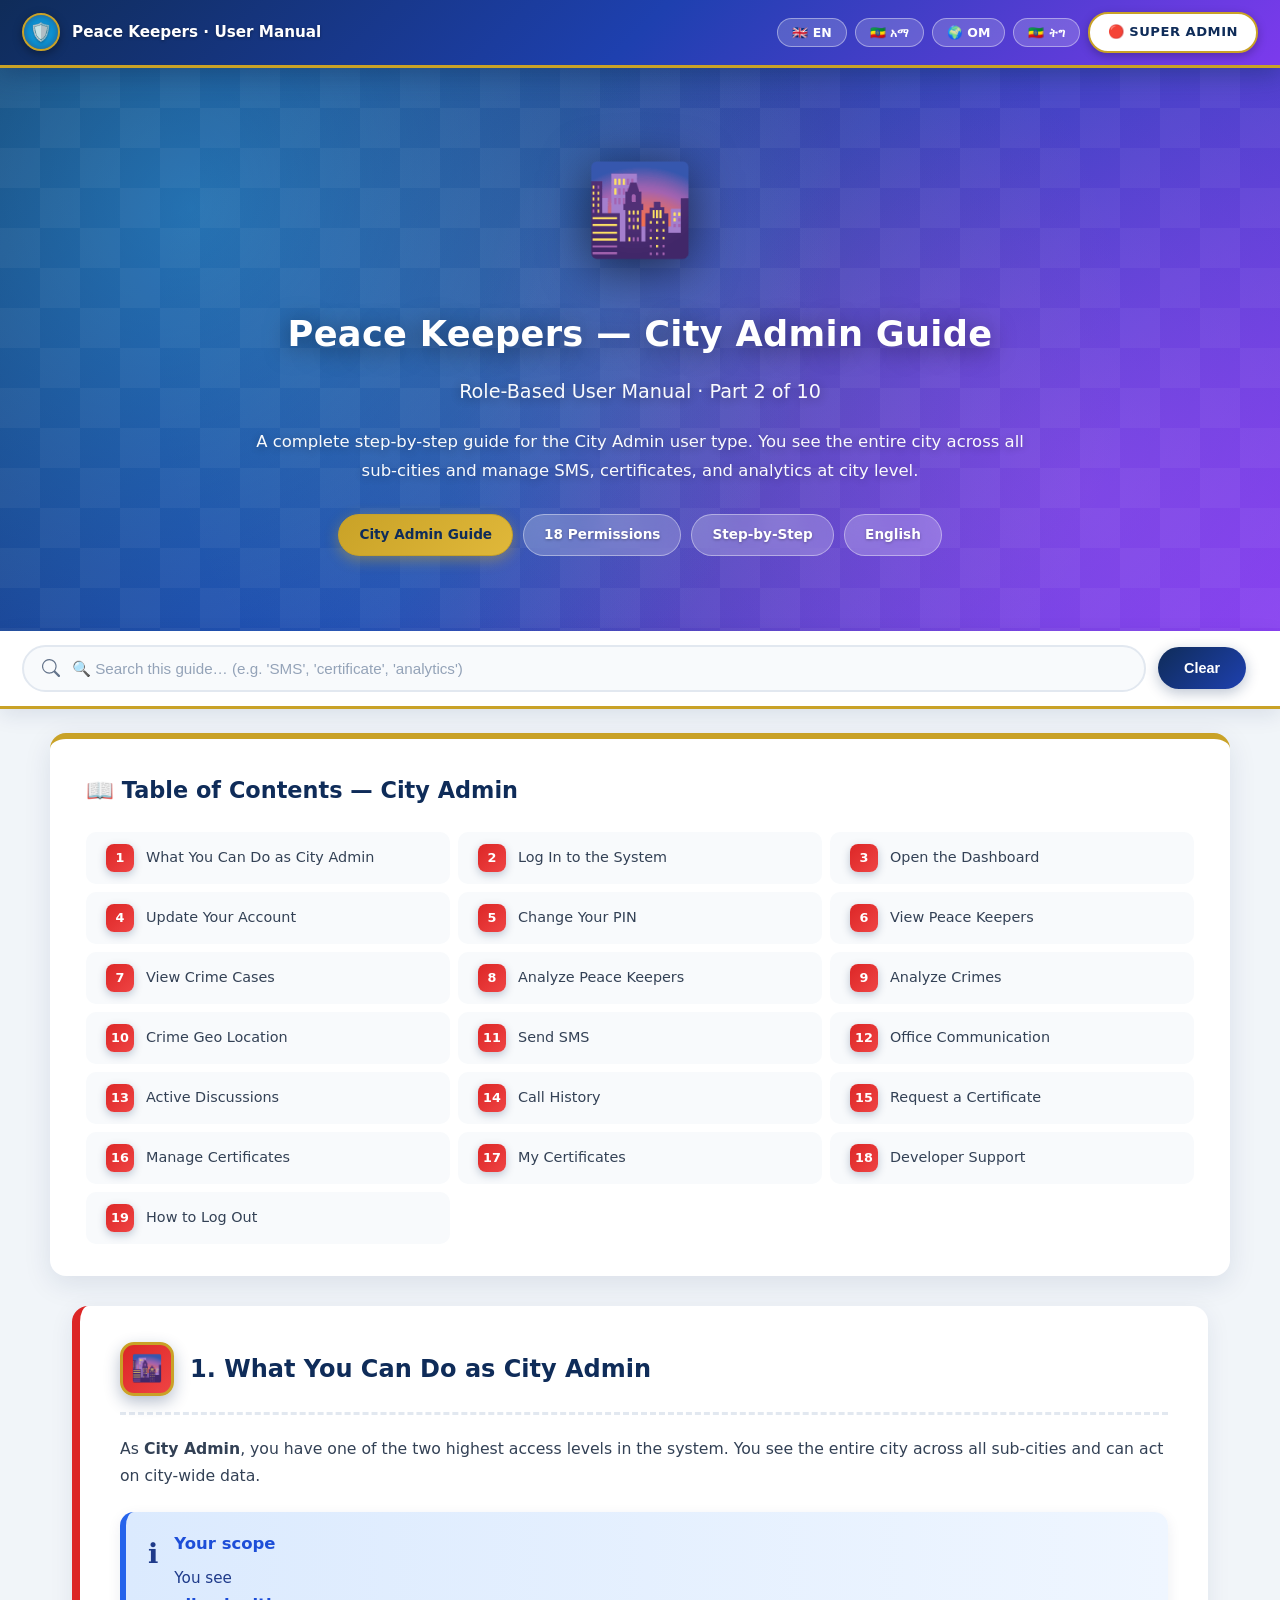
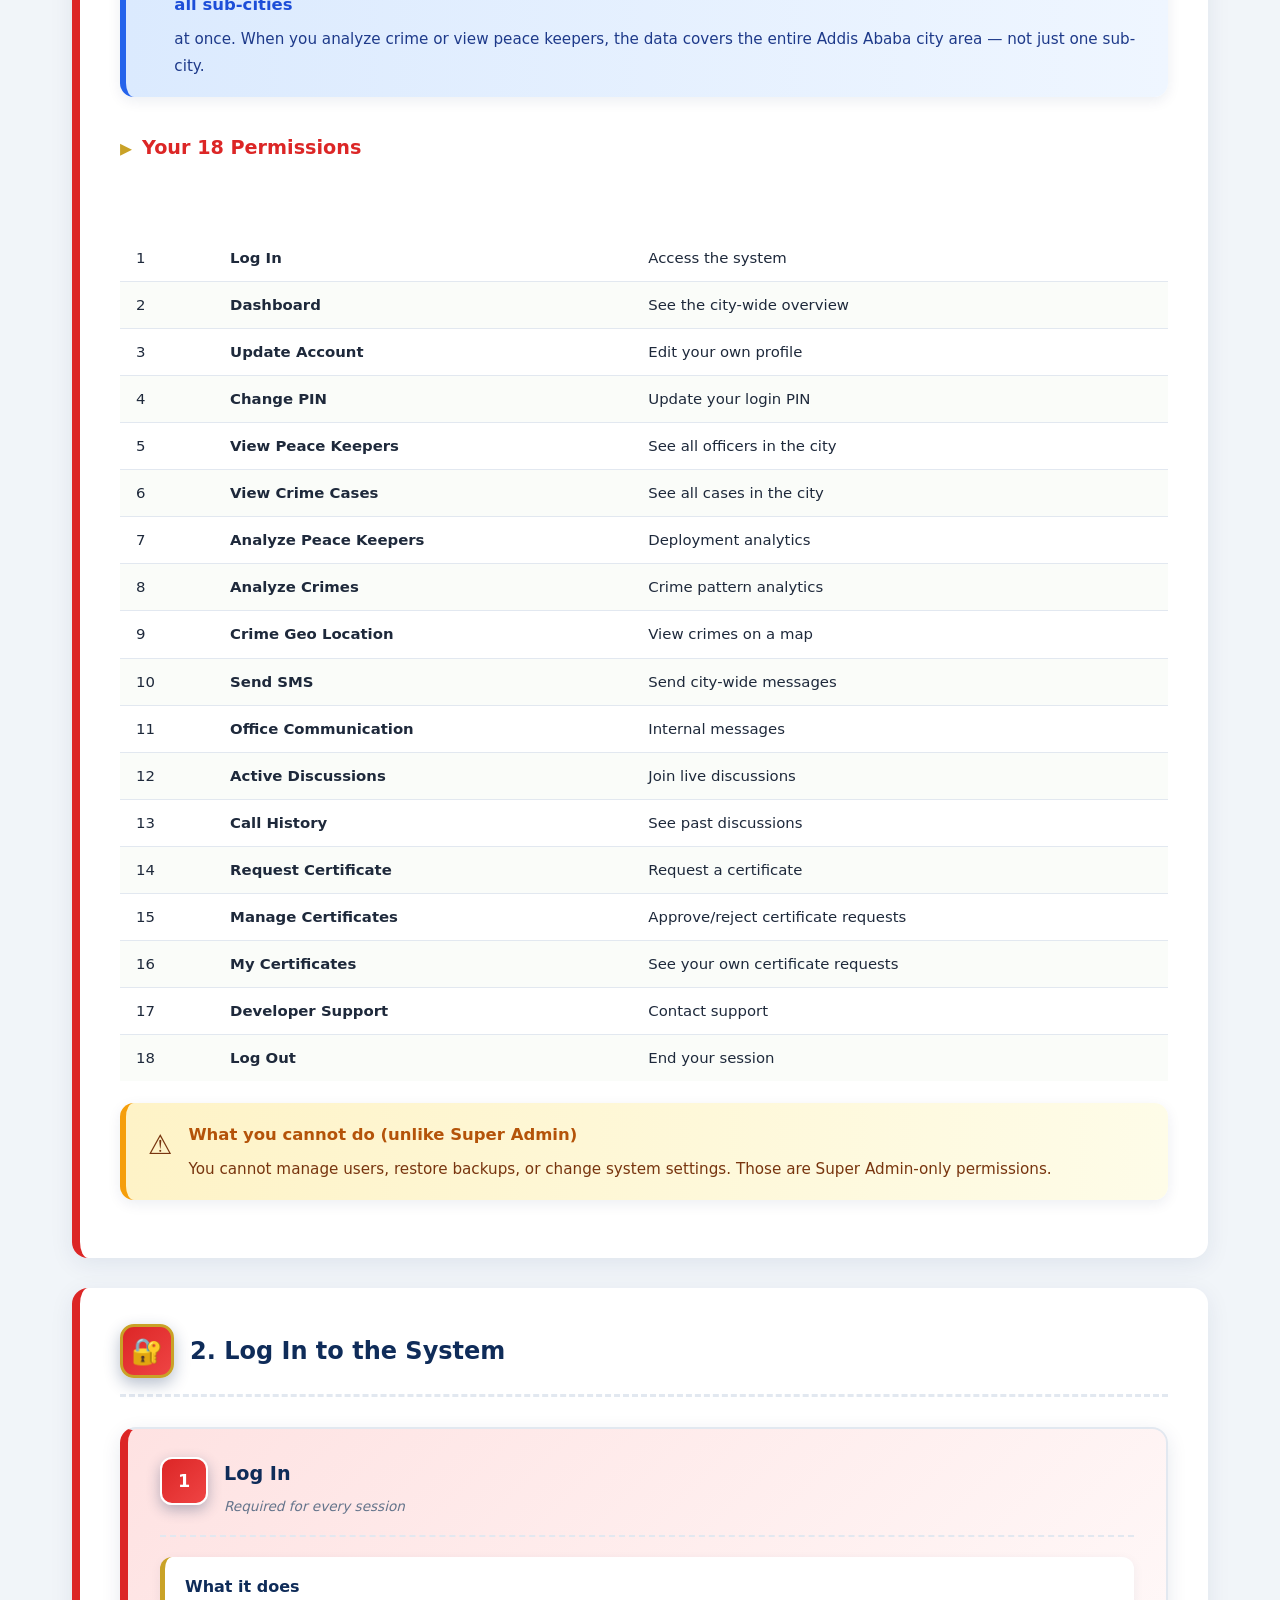
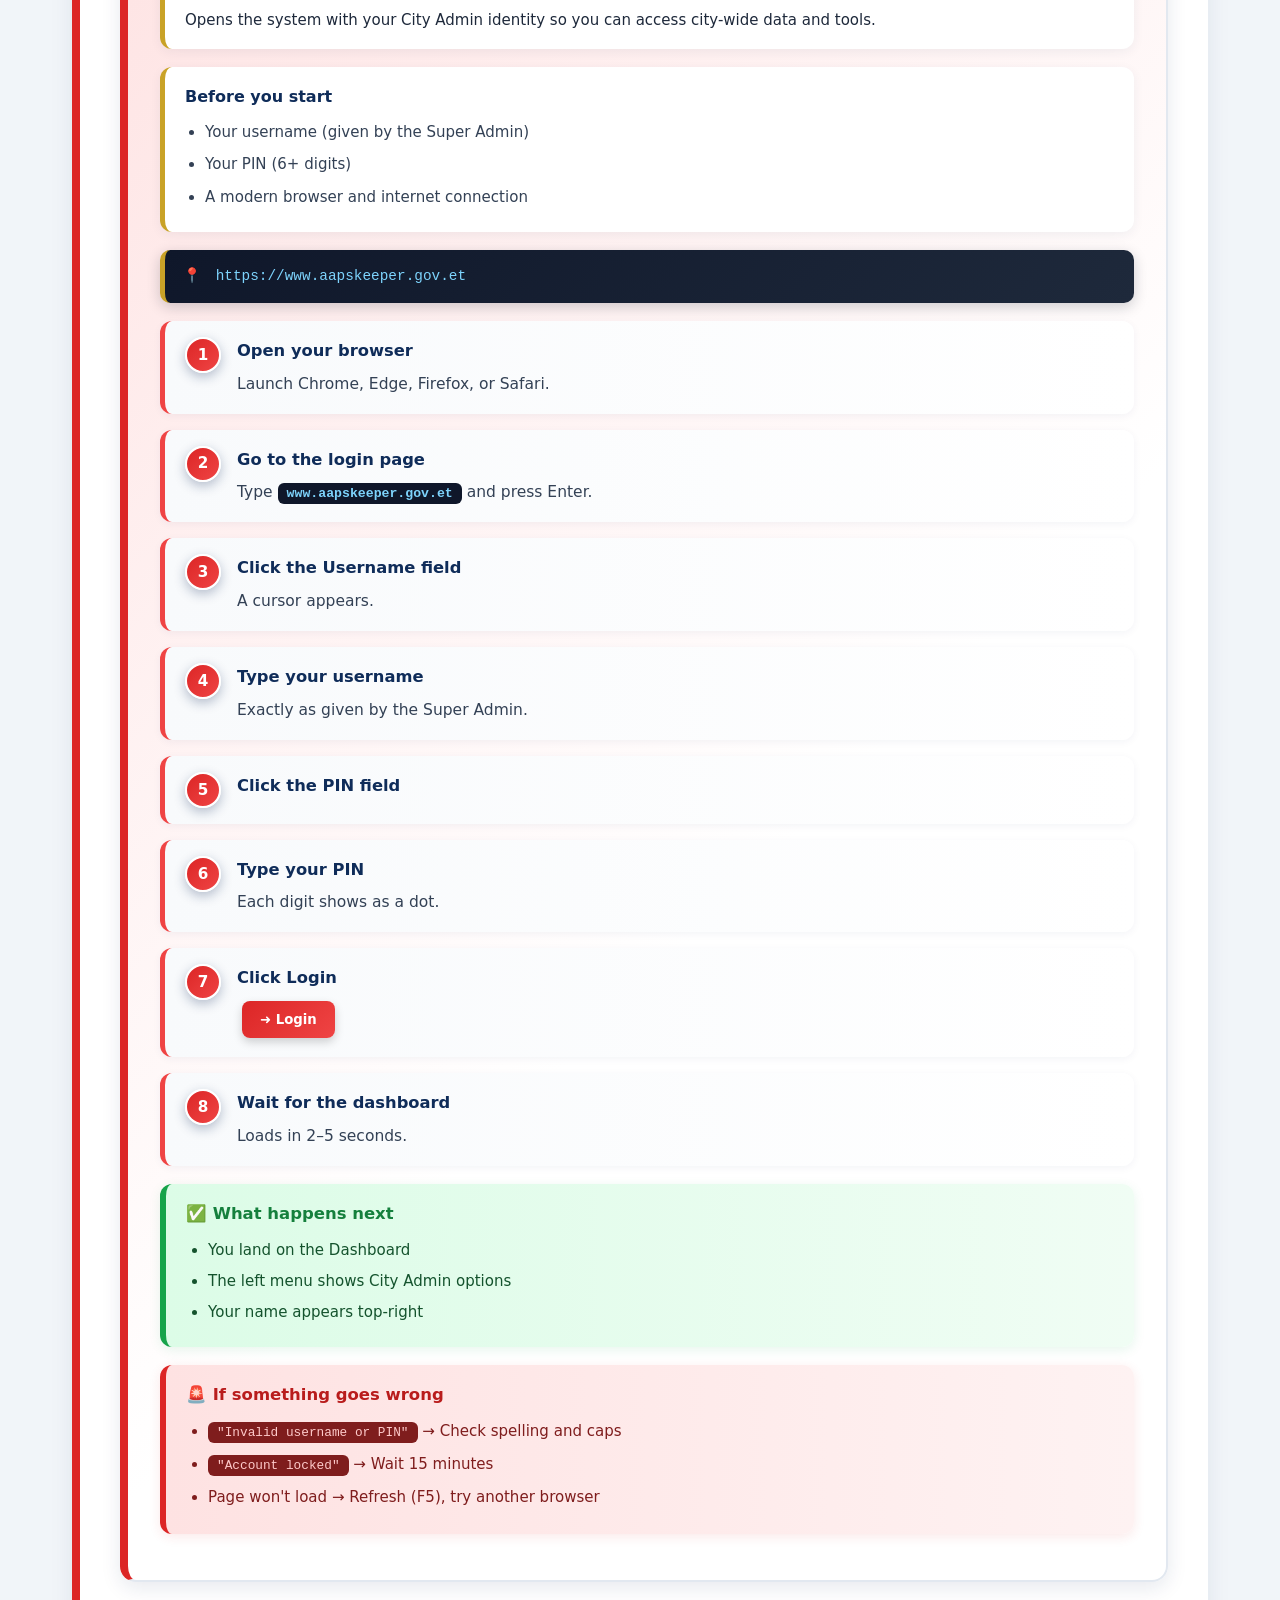
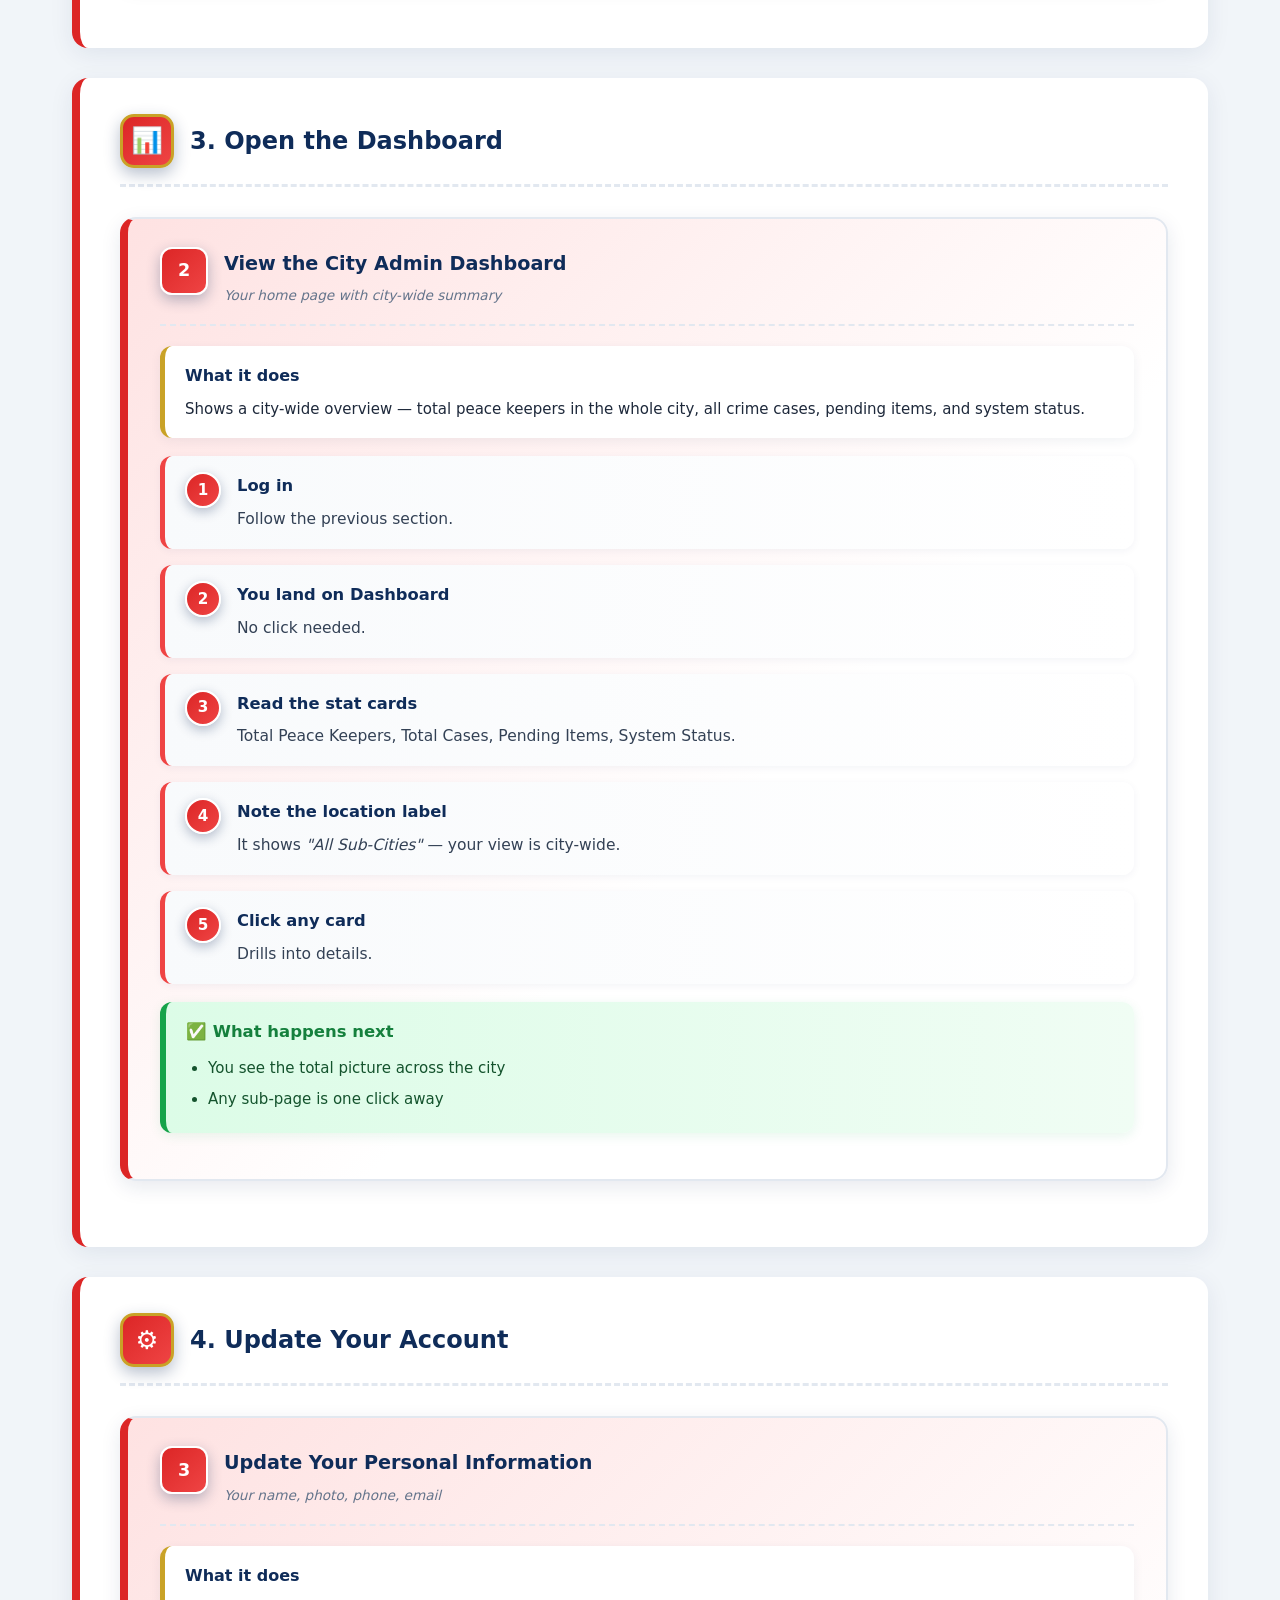
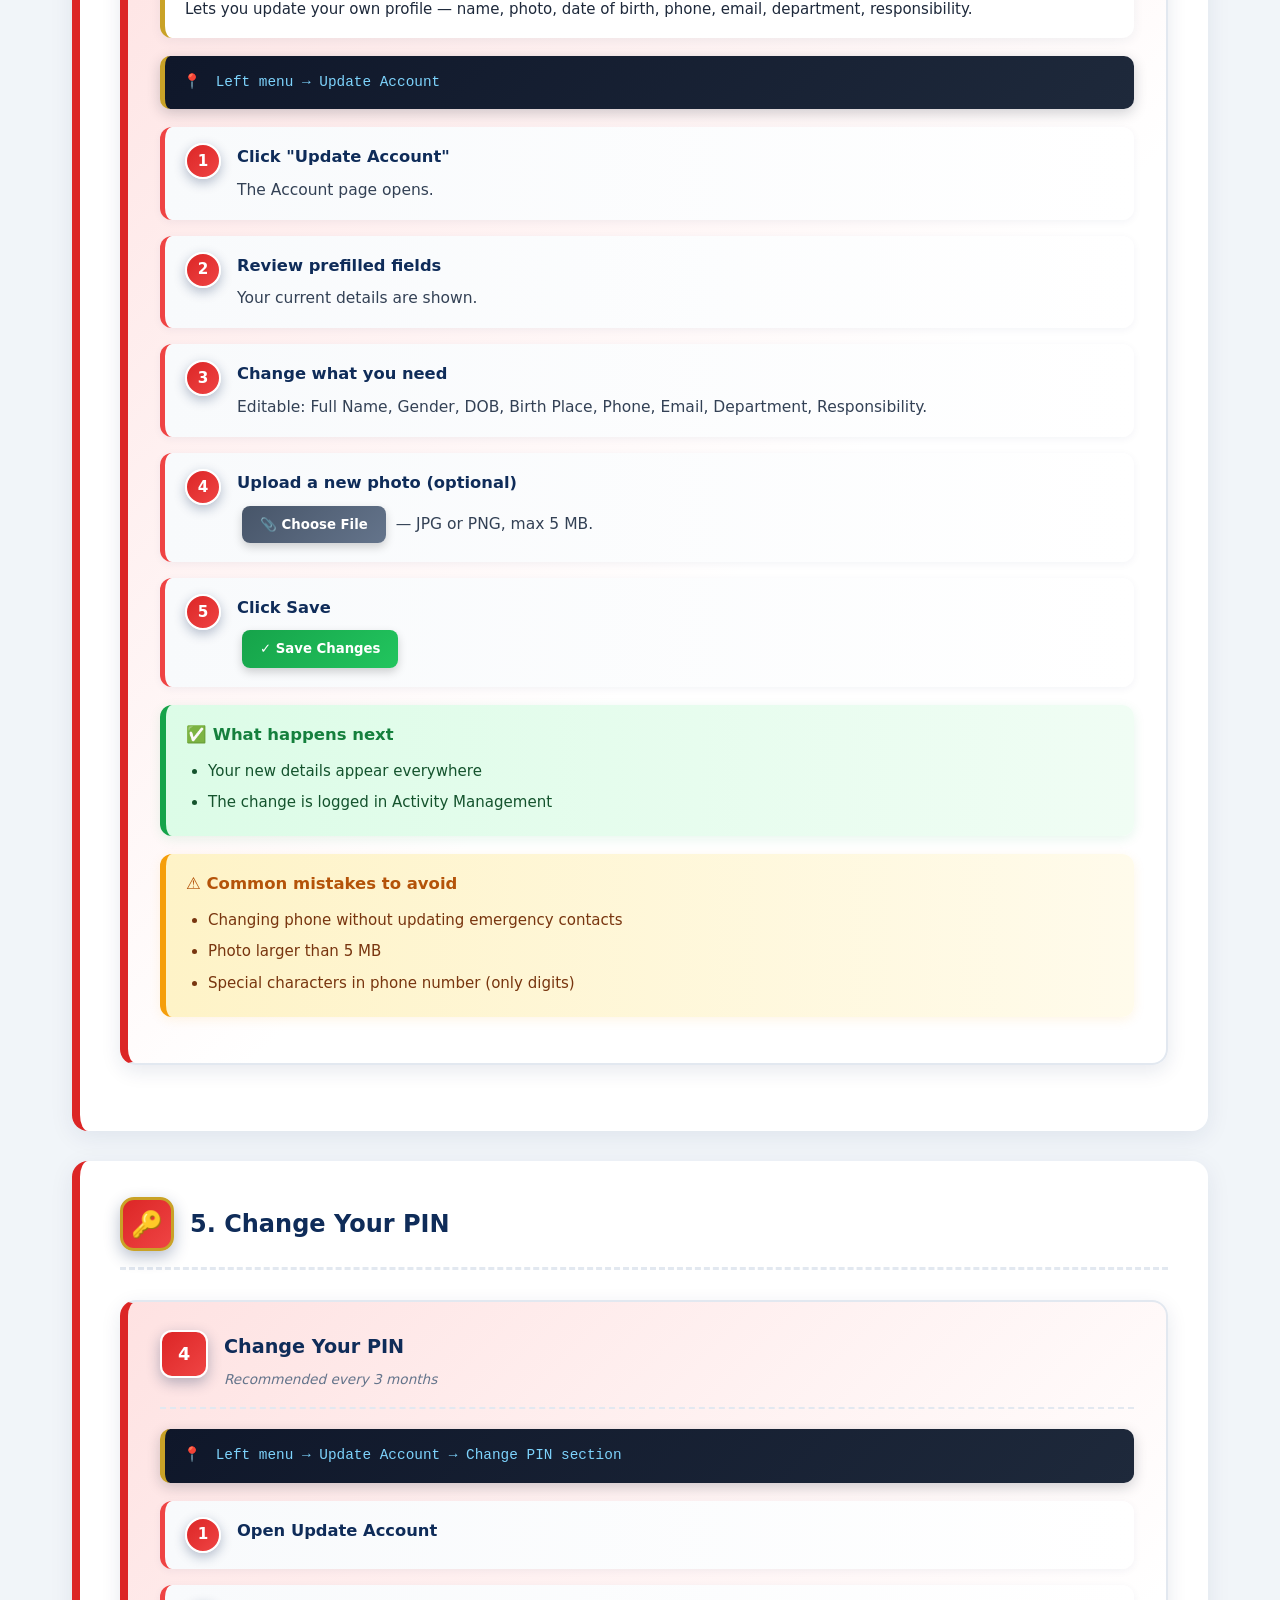
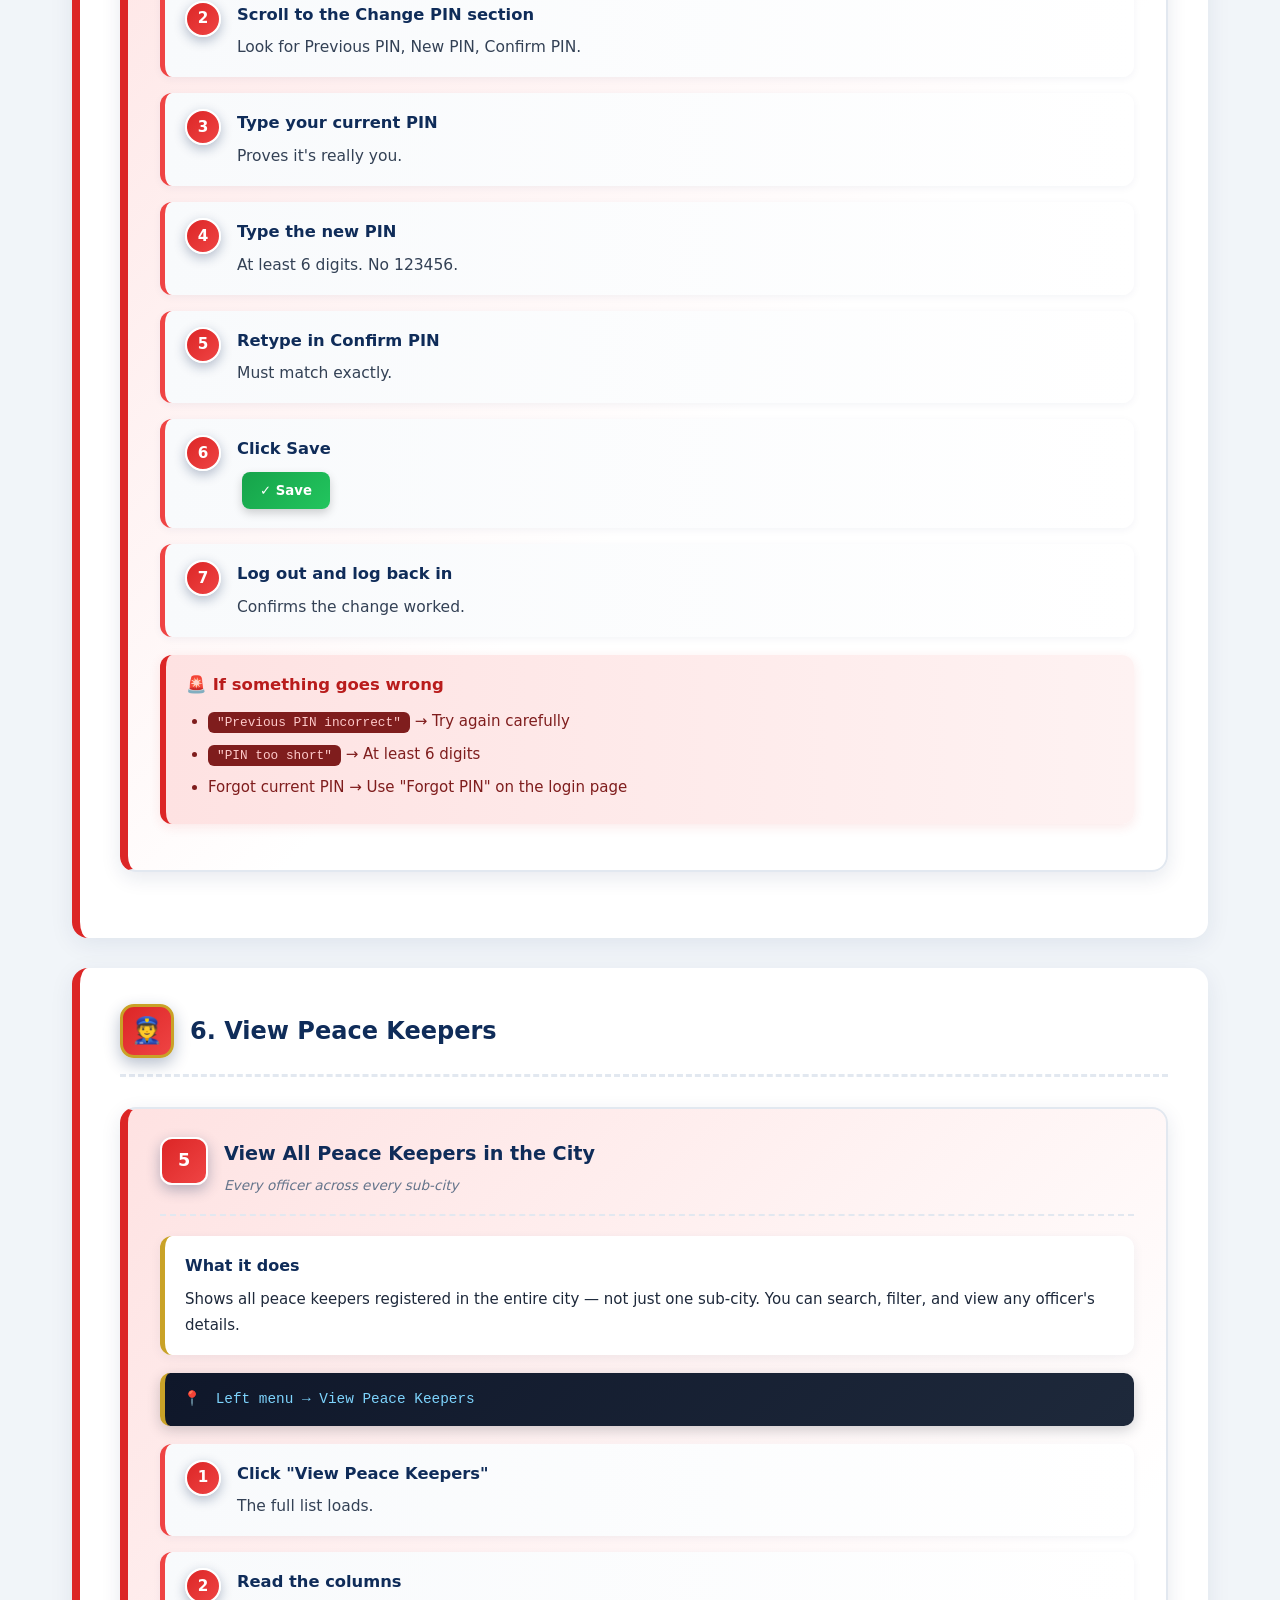
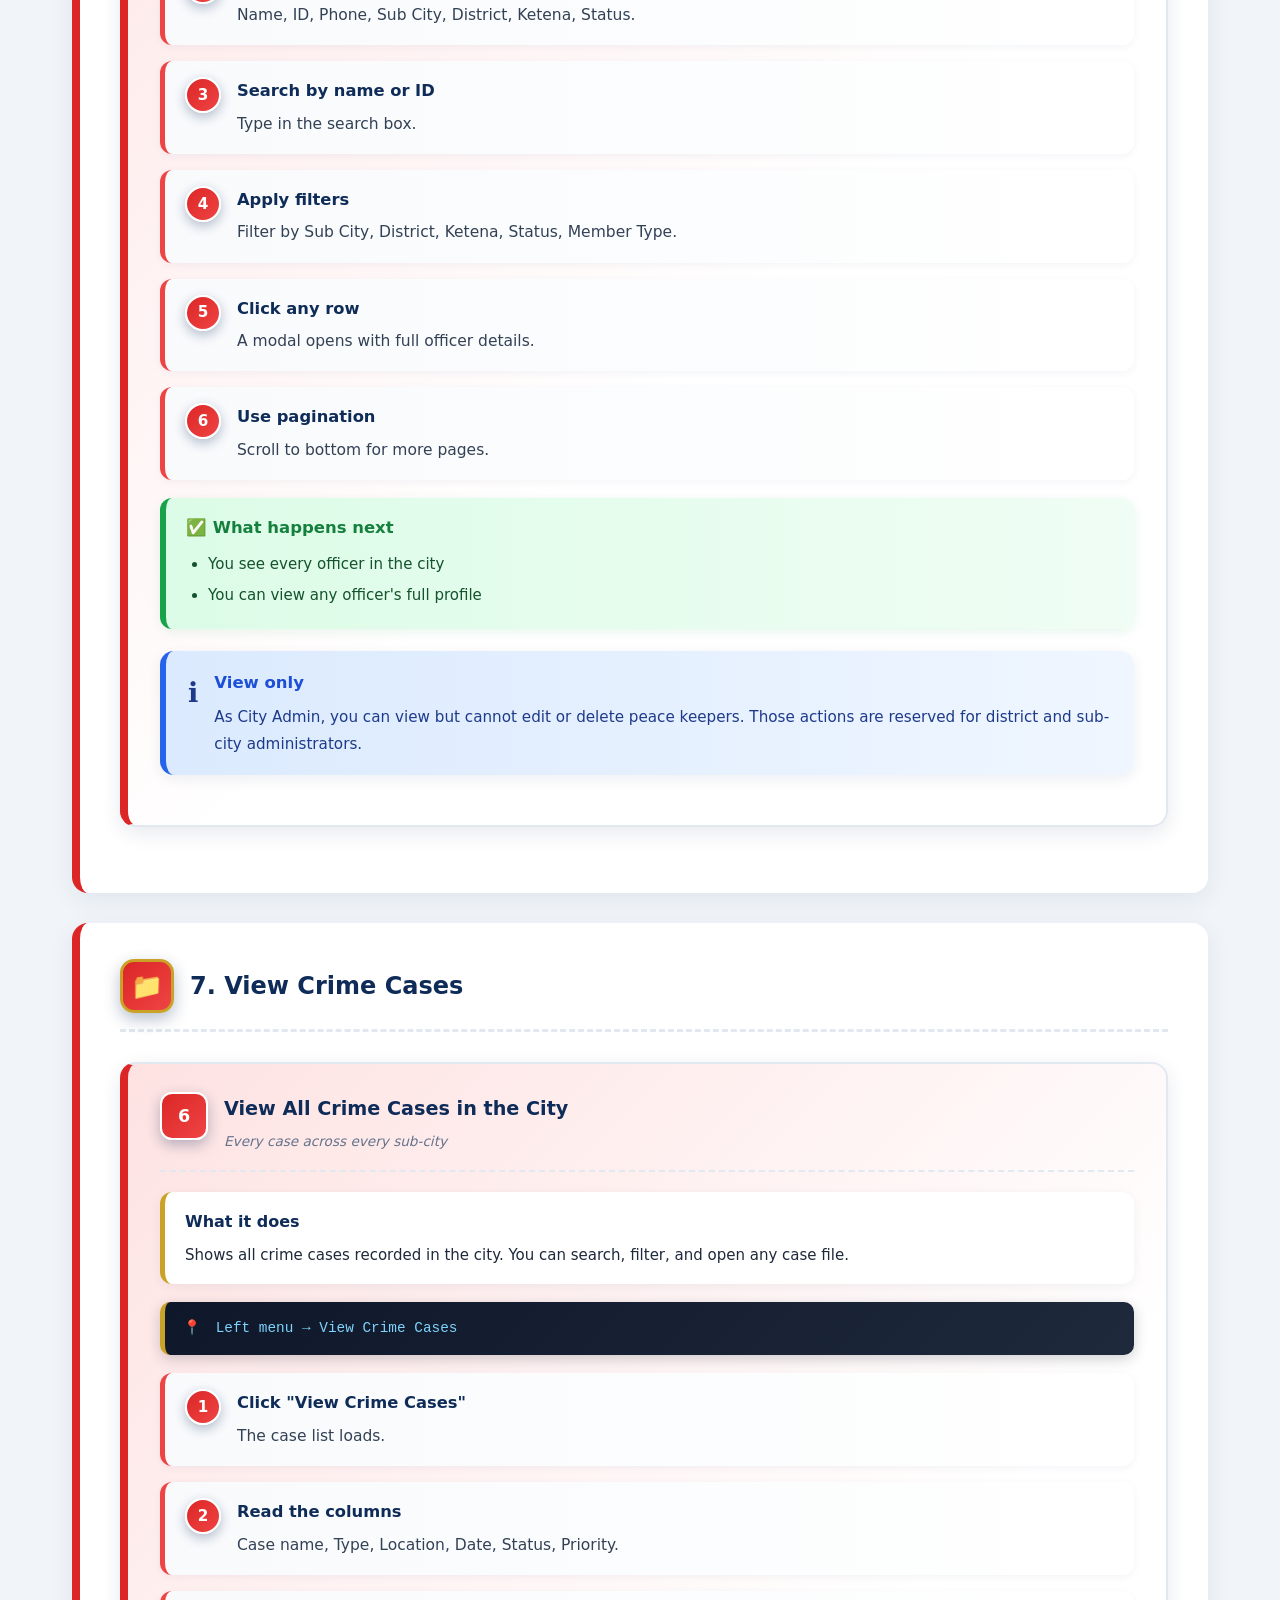
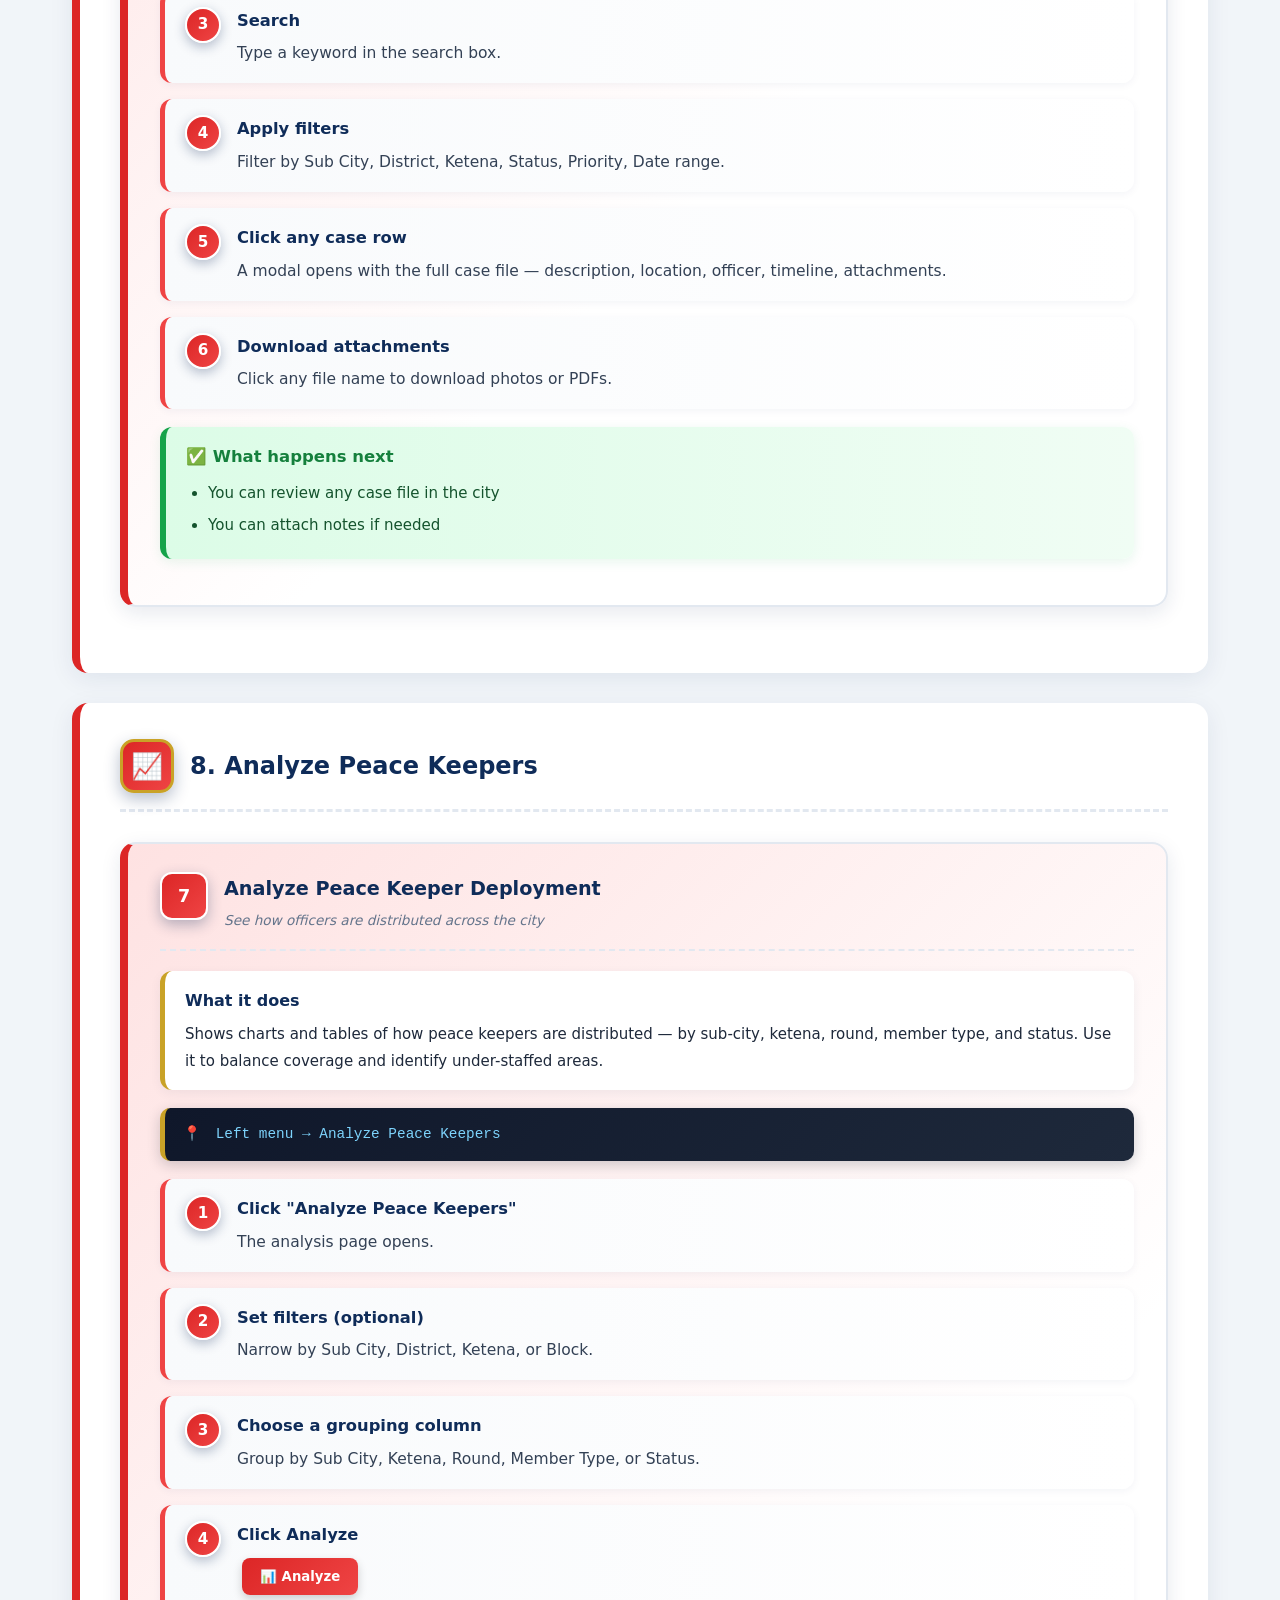
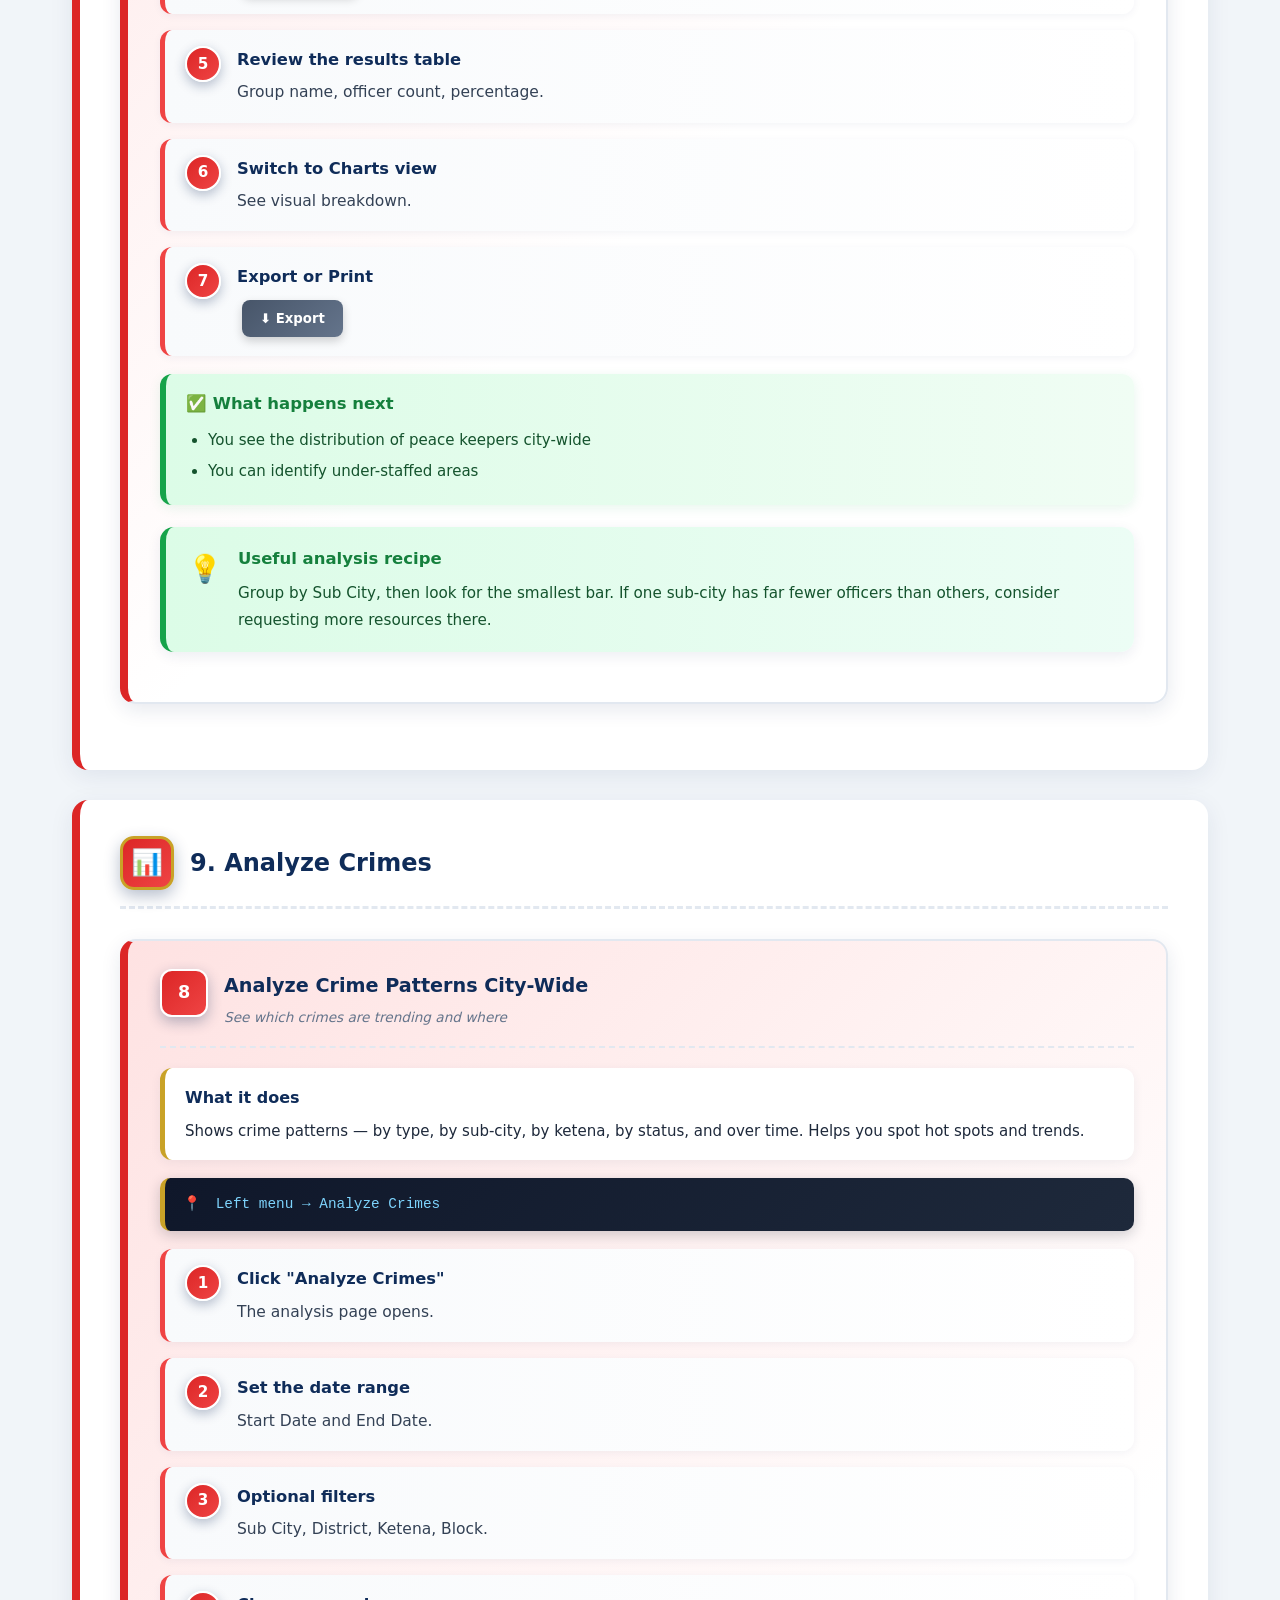
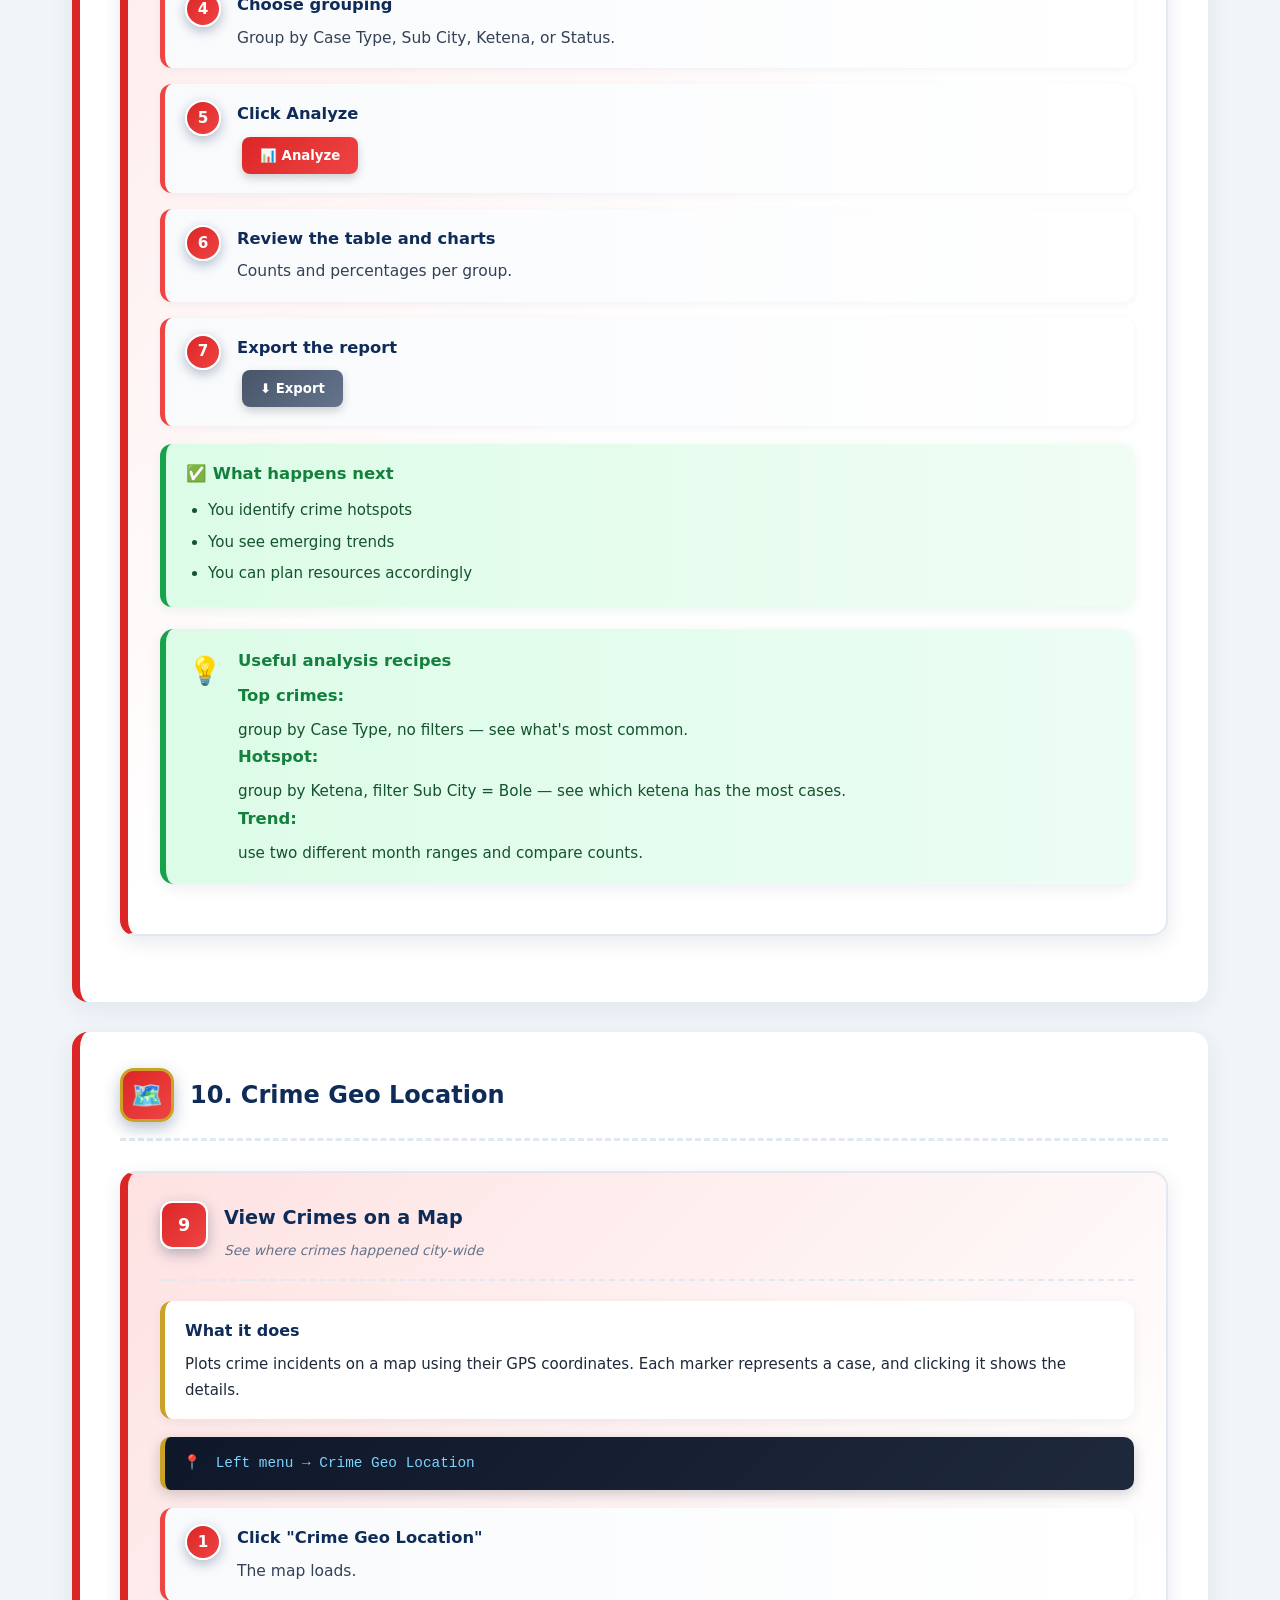
==== commit 9ab36dfb: "Update city-admin-guide.html" ====
--- a/city-admin-guide.html
+++ b/city-admin-guide.html
@@ -21,8 +21,34 @@
     <span class="seal">🛡️</span>
     <span>Peace Keepers · User Manual</span>
   </div>
-  <span class="role-badge">🔵 CITY ADMIN</span>
+  <div style="display:flex; gap:8px; align-items:center;">
+    <button class="lang-toggle" onclick="translatePage('en')" title="English">🇬🇧 EN</button>
+    <button class="lang-toggle" onclick="translatePage('am')" title="አማርኛ">🇪🇹 አማ</button>
+    <button class="lang-toggle" onclick="translatePage('om')" title="Afaan Oromoo">🌍 OM</button>
+    <button class="lang-toggle" onclick="translatePage('ti')" title="ትግርኛ">🇪🇹 ትግ</button>
+    <span class="role-badge">🔴 SUPER ADMIN</span>
+  </div>
 </div>
+
+<!-- Google Translate hidden container -->
+<div id="google_translate_element" style="display:none;"></div>
+<script type="text/javascript">
+function googleTranslateElementInit() {
+  new google.translate.TranslateElement({
+    pageLanguage: 'en',
+    includedLanguages: 'en,am,om,ti',
+    autoDisplay: false
+  }, 'google_translate_element');
+}
+function translatePage(lang) {
+  const select = document.querySelector('.goog-te-combo');
+  if (select) {
+    select.value = lang;
+    select.dispatchEvent(new Event('change'));
+  }
+}
+</script>
+<script type="text/javascript" src="//translate.google.com/translate_a/element.js?cb=googleTranslateElementInit"></script>
 
 <!-- ============ HERO ============ -->
 <header class="hero">
--- a/manual-style.css
+++ b/manual-style.css
@@ -170,7 +170,31 @@
   letter-spacing: 0.5px;
   box-shadow: 0 3px 10px rgba(201, 162, 39, 0.4);
 }
-
+/* Language toggle buttons */
+.lang-toggle {
+  background: rgba(255, 255, 255, 0.18);
+  border: 1.5px solid rgba(255, 255, 255, 0.4);
+  color: #ffffff;
+  padding: 6px 14px;
+  border-radius: 20px;
+  font-weight: 700;
+  font-size: 0.78rem;
+  cursor: pointer;
+  transition: 0.25s;
+  font-family: inherit;
+}
+.lang-toggle:hover {
+  background: rgba(255, 255, 255, 0.35);
+  transform: translateY(-2px);
+}
+/* Hide Google Translate branding (optional) */
+.goog-logo-link,
+.goog-te-gadget span,
+.goog-te-banner-frame {
+  display: none !important;
+}
+body { top: 0 !important; }
+.skiptranslate { display: none !important; }
 /* ============================================================
    HERO HEADER — Option 1 (Approved) — Vivid Purple/Blue
    ============================================================ */
